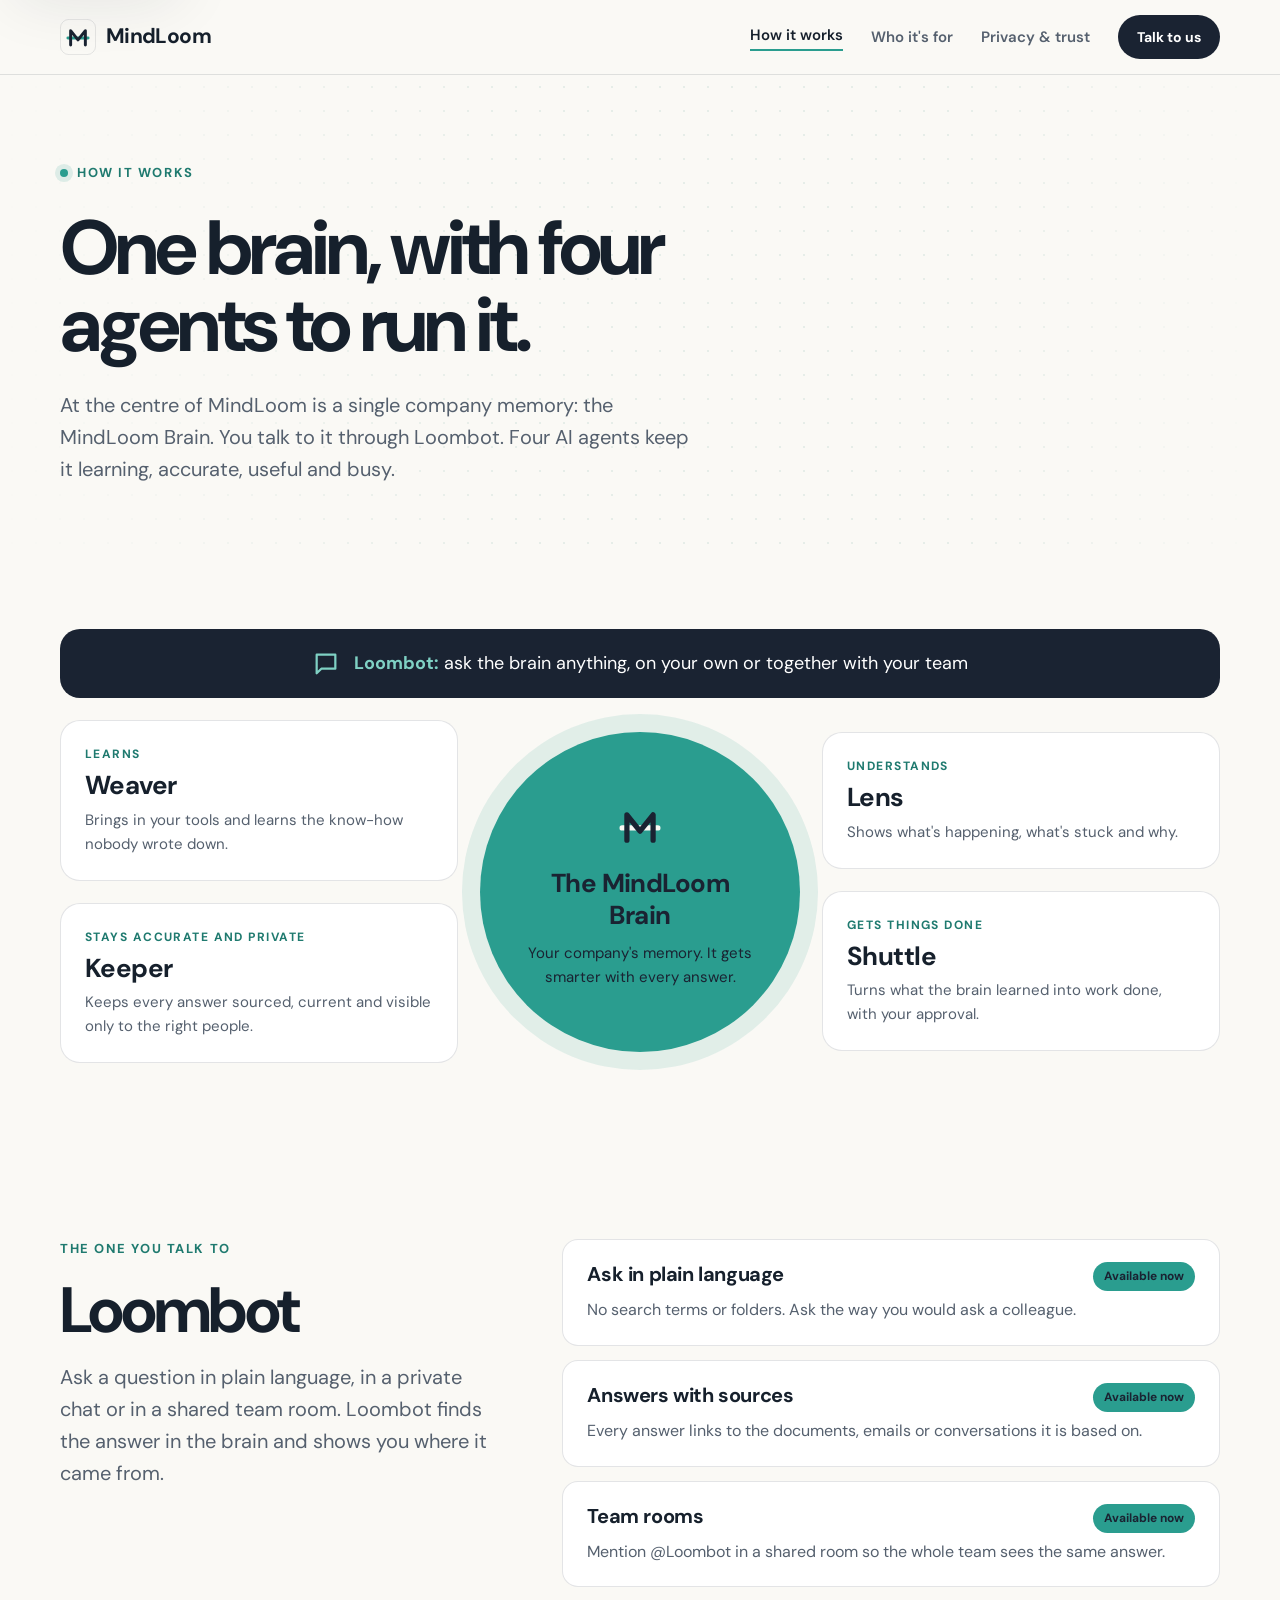
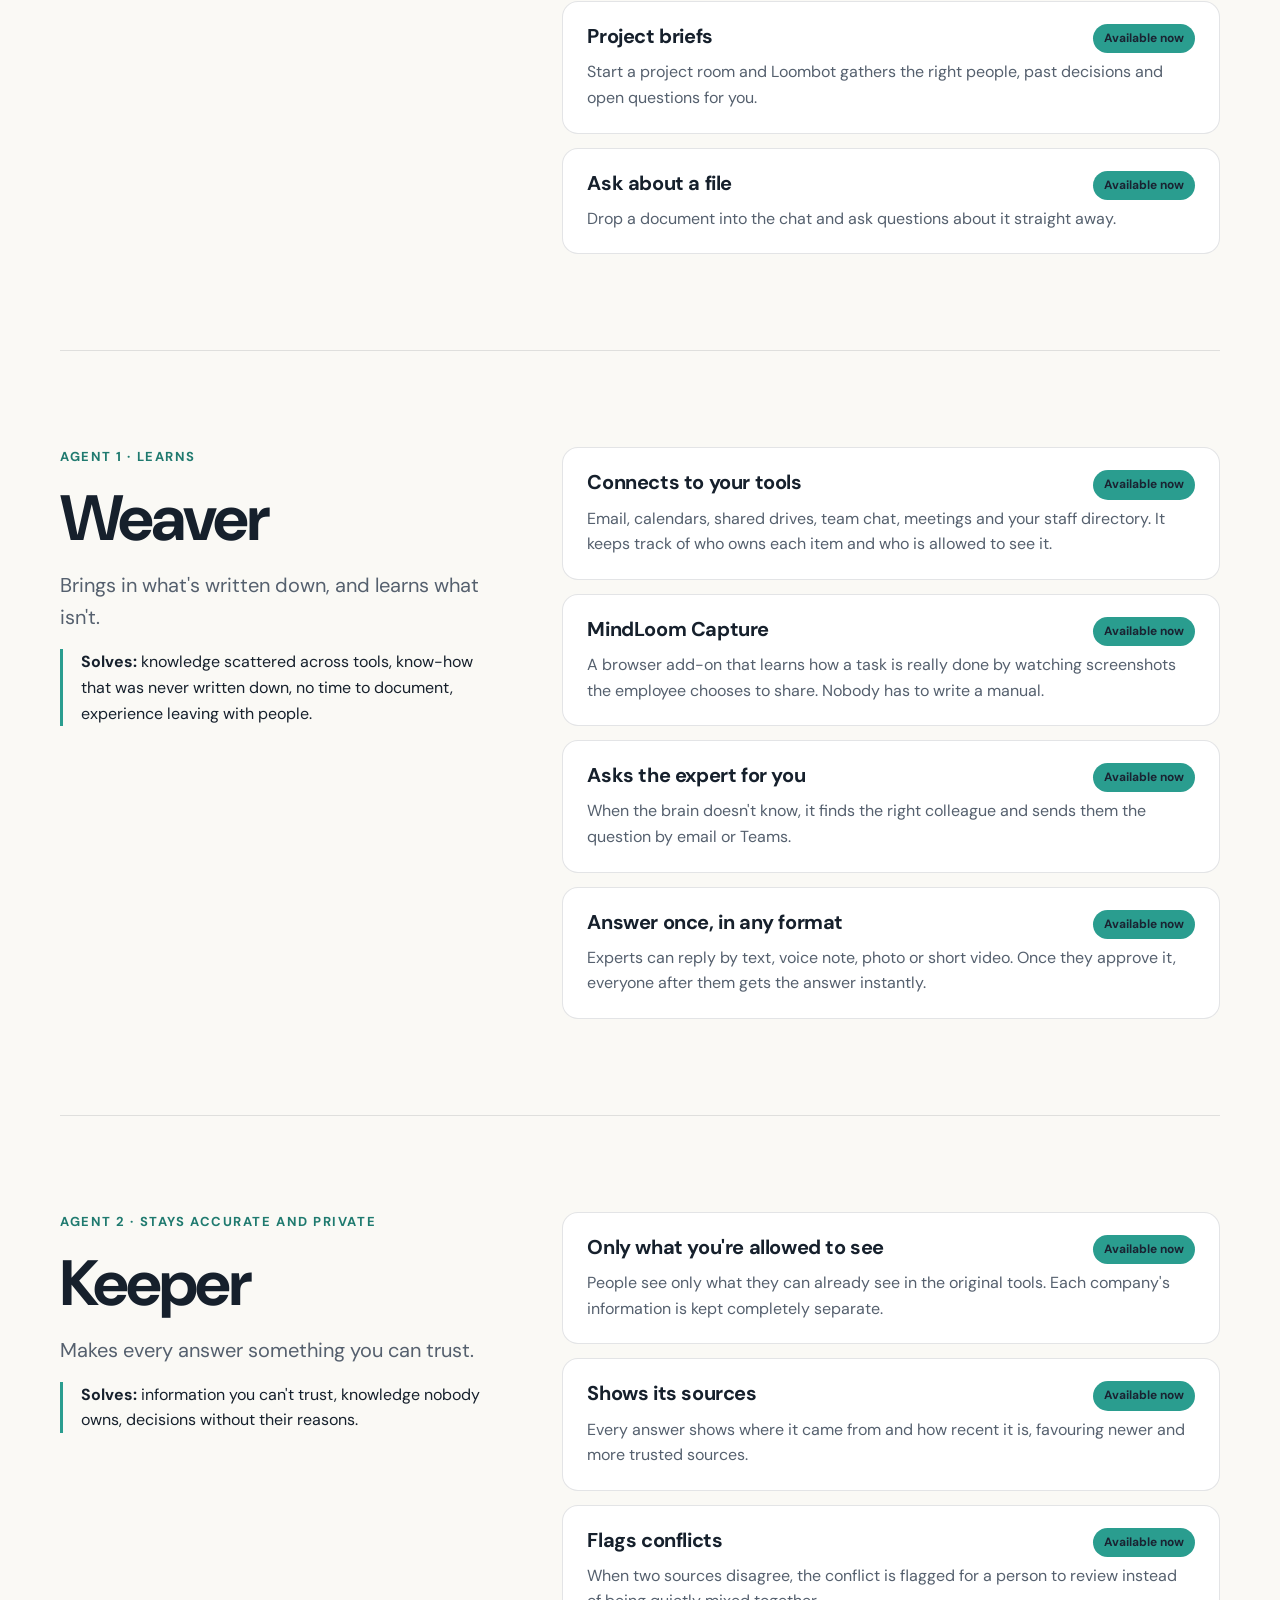
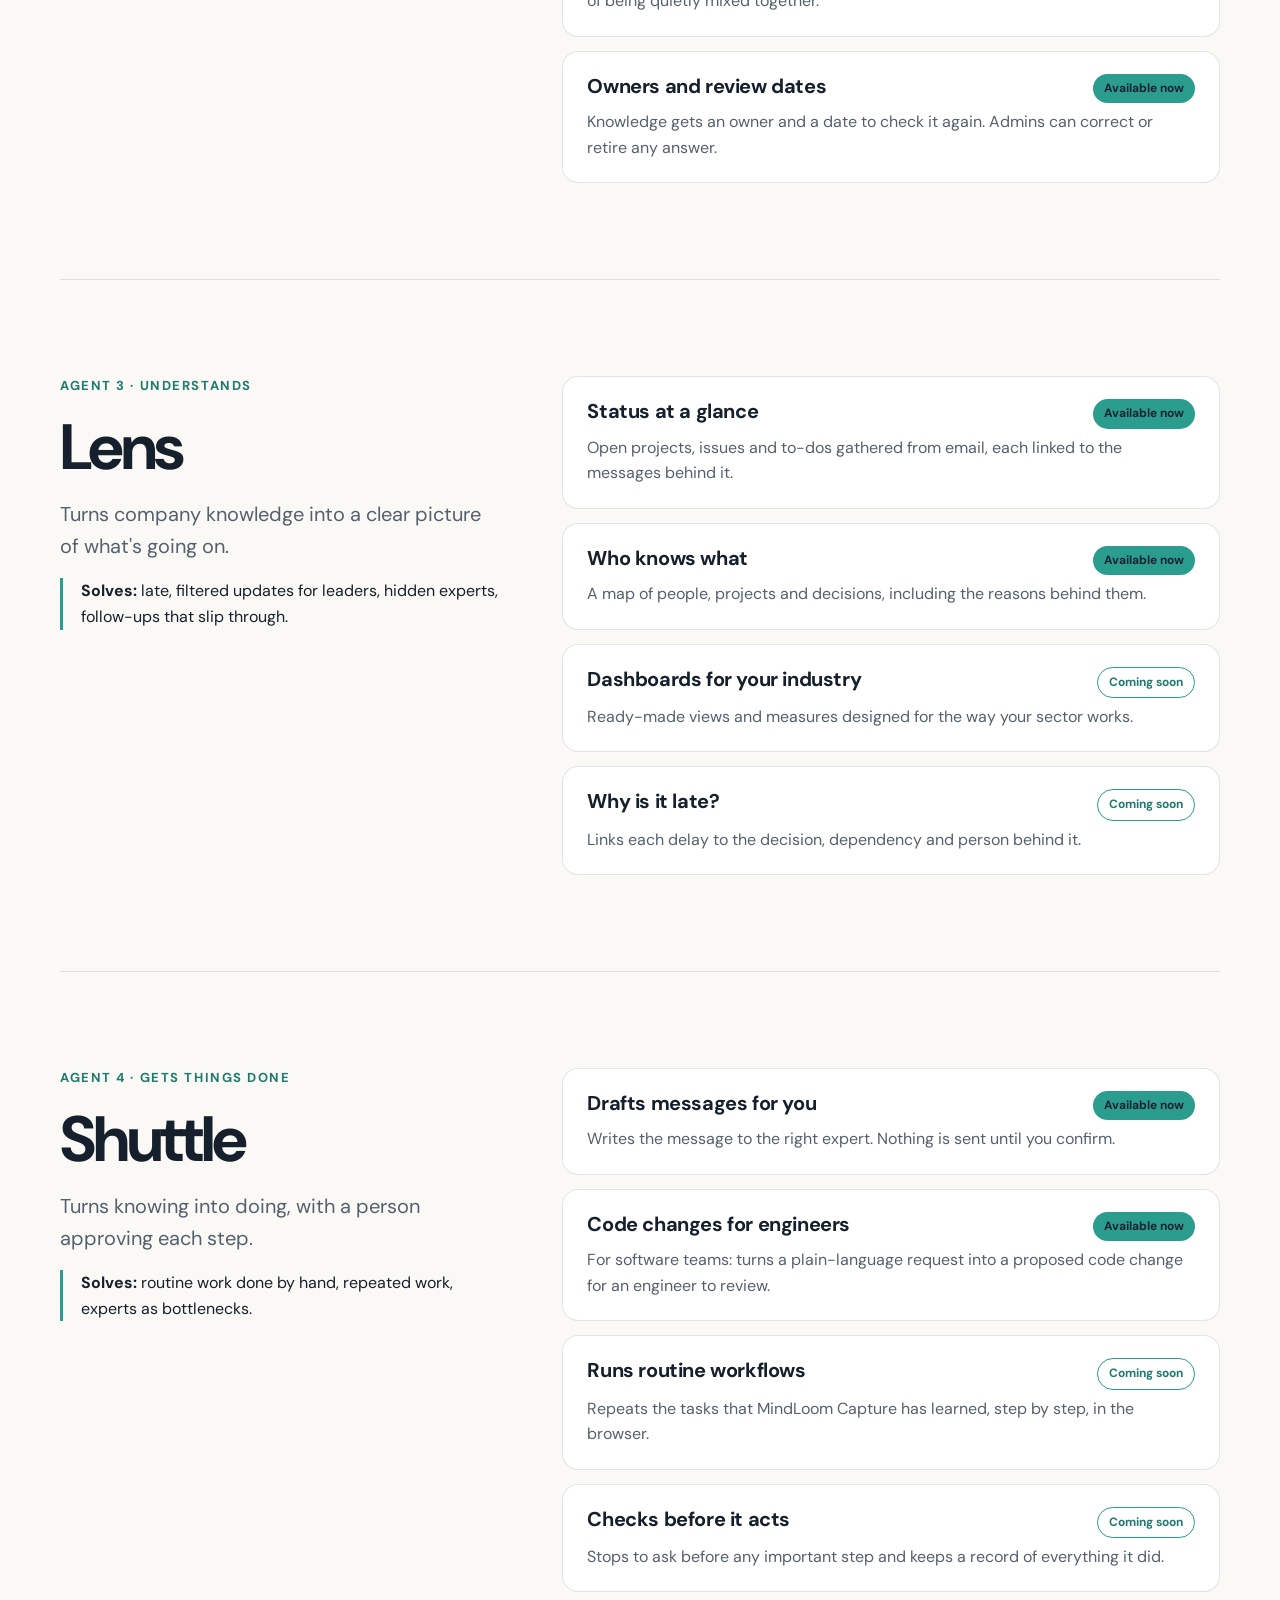
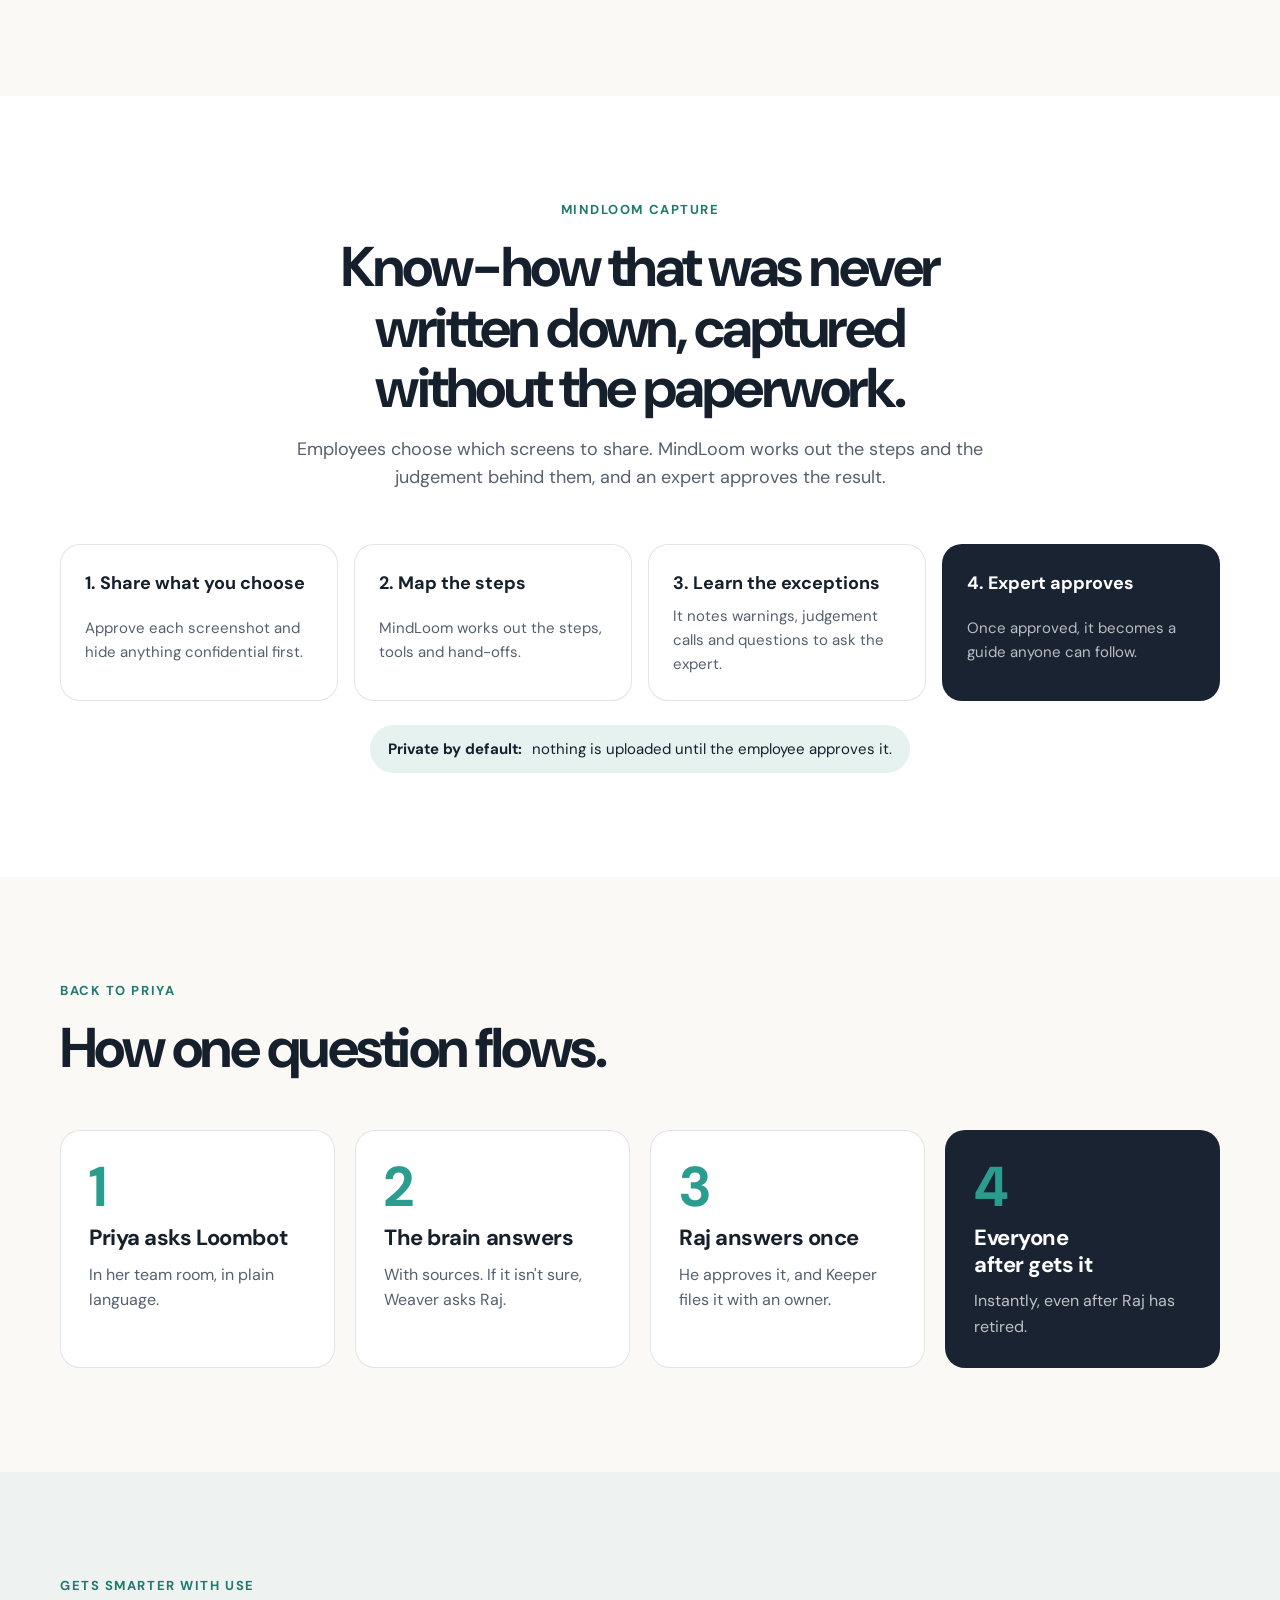
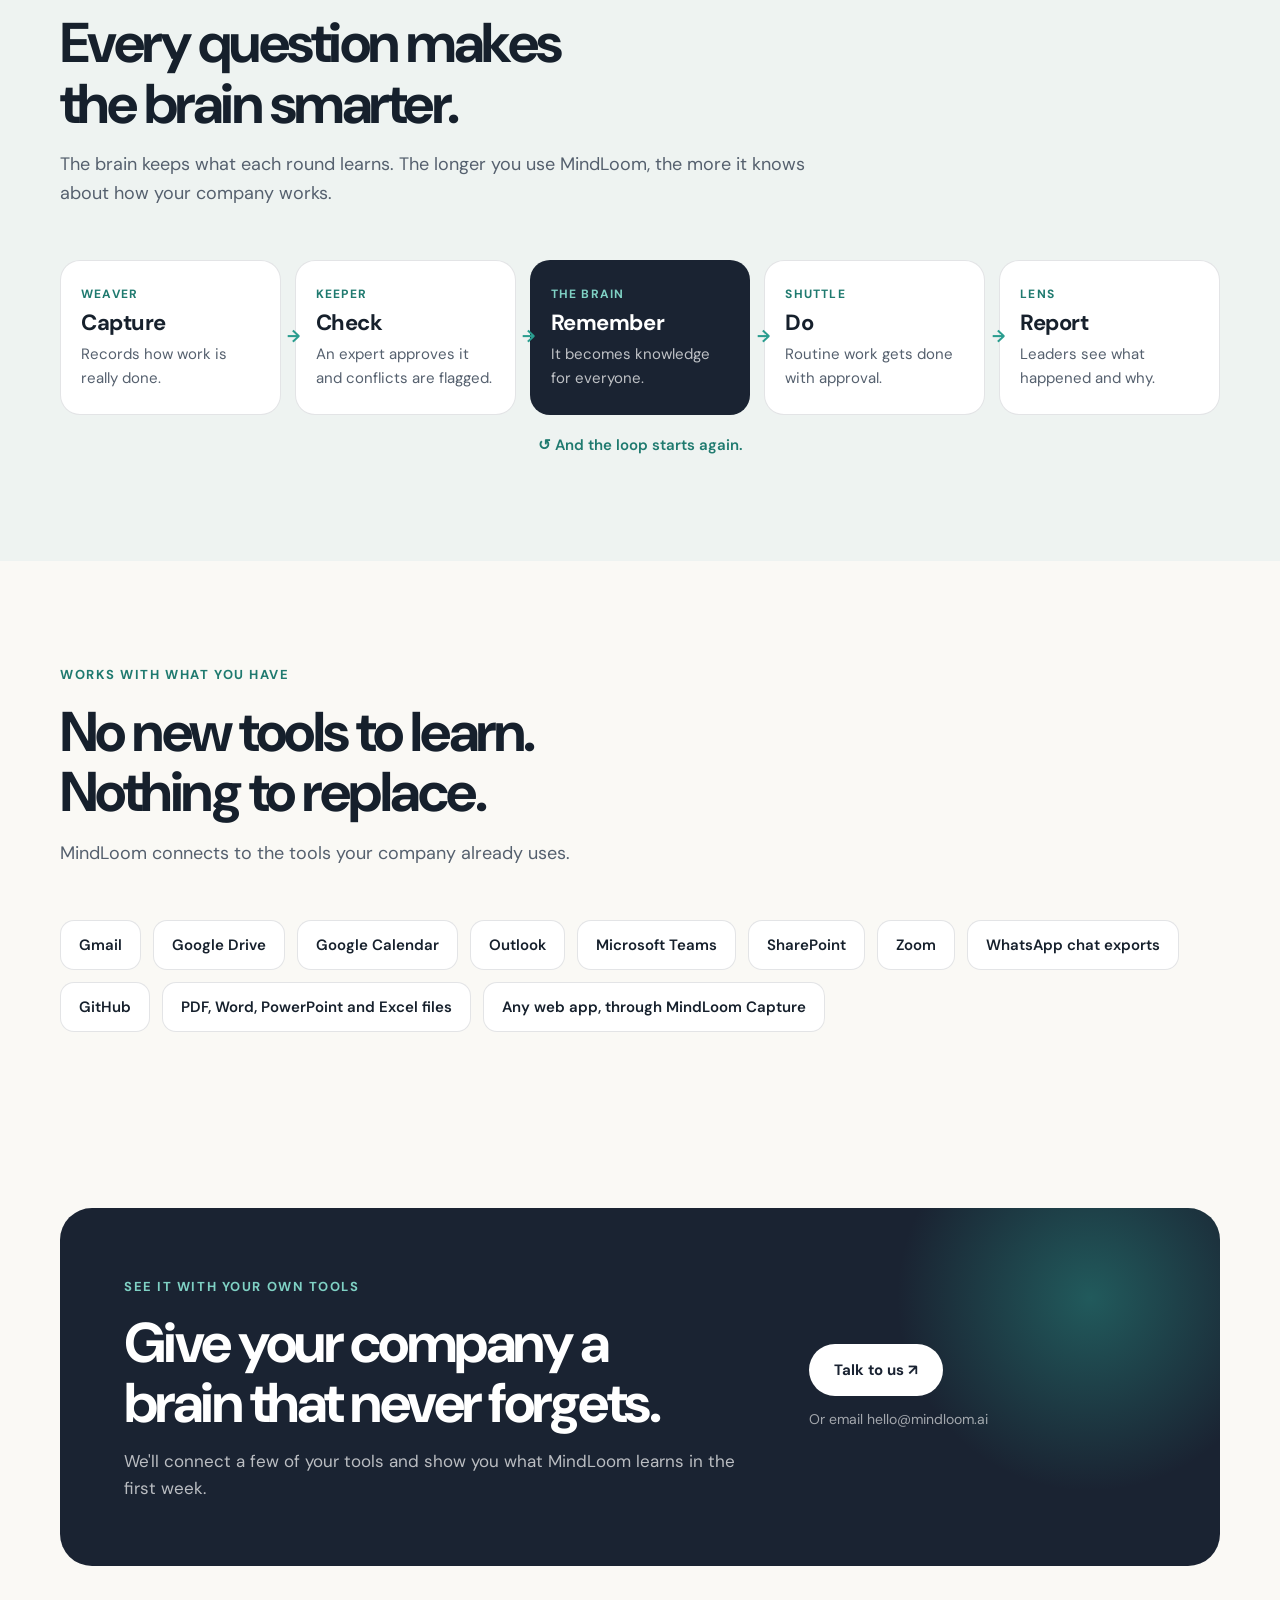
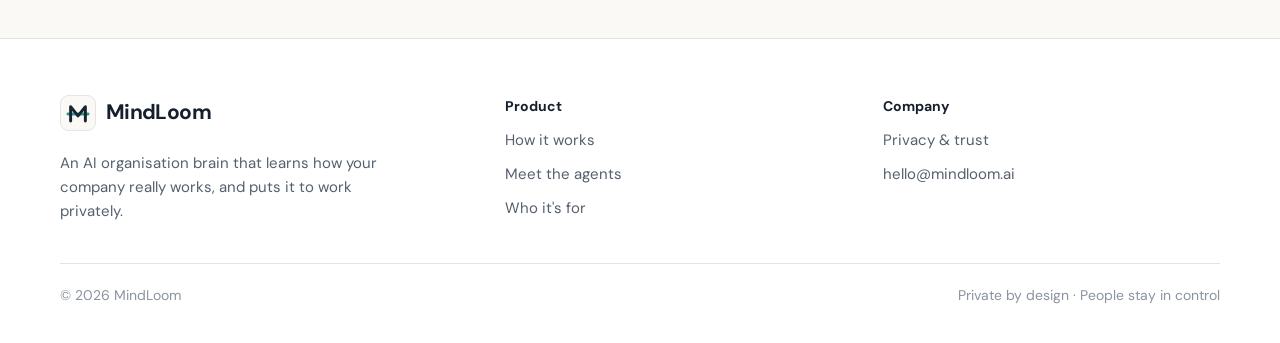
==== how-it-works.html @ cb43bb2e "Rebuild the site around the pitch deck, in plain language Split the single page into four pages that" ====
<!doctype html>
<html lang="en">
<head>
  <meta charset="utf-8" />
  <meta name="viewport" content="width=device-width, initial-scale=1" />
  <title>How it works — MindLoom</title>
  <meta name="description" content="How MindLoom works: one company brain, Loombot to talk to, and four AI agents that learn, keep answers accurate, understand what's happening and get work done." />
  <meta name="theme-color" content="#1A2332" />
  <link rel="icon" href="assets/logo.svg" type="image/svg+xml" />
  <link rel="preconnect" href="https://fonts.googleapis.com" />
  <link rel="preconnect" href="https://fonts.gstatic.com" crossorigin />
  <link rel="stylesheet" href="https://fonts.googleapis.com/css2?family=DM+Sans:opsz,wght@9..40,400..700&display=swap" />
  <link rel="stylesheet" href="assets/styles.css" />
</head>
<body>
  <a class="skip-link" href="#main">Skip to content</a>

  <header class="site-header">
    <div class="container nav-wrap">
      <a class="brand" href="index.html" aria-label="MindLoom home"><img class="brand-mark" src="assets/logo.svg" alt="" width="36" height="36" /><span>MindLoom</span></a>
      <nav class="desktop-nav" aria-label="Main">
        <a href="how-it-works.html" aria-current="page">How it works</a>
        <a href="who-its-for.html">Who it's for</a>
        <a href="privacy.html">Privacy &amp; trust</a>
      </nav>
      <a class="button button-small button-dark desktop-cta" href="#contact">Talk to us</a>
      <button class="menu-button" type="button" aria-label="Open menu" aria-expanded="false" aria-controls="mobile-menu"><span></span><span></span></button>
    </div>
    <nav class="mobile-nav" id="mobile-menu" aria-label="Mobile">
      <a href="how-it-works.html" aria-current="page">How it works</a>
      <a href="who-its-for.html">Who it's for</a>
      <a href="privacy.html">Privacy &amp; trust</a>
      <a class="button button-dark" href="#contact">Talk to us</a>
    </nav>
  </header>

  <main id="main">
    <section class="hero page-hero">
      <div class="container">
        <div class="hero-copy">
          <span class="eyebrow"><span class="eyebrow-dot"></span>How it works</span>
          <h1>One brain, with four agents to run it.</h1>
          <p class="lead">At the centre of MindLoom is a single company memory: the MindLoom Brain. You talk to it through Loombot. Four AI agents keep it learning, accurate, useful and busy.</p>
        </div>
      </div>
    </section>

    <!-- Overview -->
    <section class="section-tight" id="agents">
      <div class="container">
        <div class="agents-map reveal">
          <div class="loombot-bar"><svg viewBox="0 0 24 24"><path d="M4 4h16v12H8l-4 4z"/></svg><span><b>Loombot:</b> ask the brain anything, on your own or together with your team</span></div>
          <div class="agents-row">
            <div class="agents-col">
              <a class="agent-card" href="#weaver"><span class="verb">Learns</span><h3>Weaver</h3><p>Brings in your tools and learns the know-how nobody wrote down.</p></a>
              <a class="agent-card" href="#keeper"><span class="verb">Stays accurate and private</span><h3>Keeper</h3><p>Keeps every answer sourced, current and visible only to the right people.</p></a>
            </div>
            <div class="brain-disc">
              <svg viewBox="0 0 44 44" aria-hidden="true"><g fill="none" stroke-width="3.6" stroke-linecap="round" stroke-linejoin="round"><path d="M9.7 23.3H34.3" stroke="#FAF9F5" /><path d="M13 31.8V14.3L22 25.6L31 14.3V31.8" stroke="#1A2332" /></g></svg>
              <h3>The MindLoom Brain</h3>
              <p>Your company's memory. It gets smarter with every answer.</p>
            </div>
            <div class="agents-col">
              <a class="agent-card" href="#lens"><span class="verb">Understands</span><h3>Lens</h3><p>Shows what's happening, what's stuck and why.</p></a>
              <a class="agent-card" href="#shuttle"><span class="verb">Gets things done</span><h3>Shuttle</h3><p>Turns what the brain learned into work done, with your approval.</p></a>
            </div>
          </div>
        </div>
      </div>
    </section>

    <!-- Details -->
    <section class="section">
      <div class="container">
        <div class="agent-detail" id="loombot">
          <div class="agent-intro">
            <span class="eyebrow">The one you talk to</span>
            <h2>Loombot</h2>
            <p class="lead">Ask a question in plain language, in a private chat or in a shared team room. Loombot finds the answer in the brain and shows you where it came from.</p>
          </div>
          <div class="feature-list reveal">
            <div class="feature"><h3>Ask in plain language</h3><span class="pill pill-live">Available now</span><p>No search terms or folders. Ask the way you would ask a colleague.</p></div>
            <div class="feature"><h3>Answers with sources</h3><span class="pill pill-live">Available now</span><p>Every answer links to the documents, emails or conversations it is based on.</p></div>
            <div class="feature"><h3>Team rooms</h3><span class="pill pill-live">Available now</span><p>Mention @Loombot in a shared room so the whole team sees the same answer.</p></div>
            <div class="feature"><h3>Project briefs</h3><span class="pill pill-live">Available now</span><p>Start a project room and Loombot gathers the right people, past decisions and open questions for you.</p></div>
            <div class="feature"><h3>Ask about a file</h3><span class="pill pill-live">Available now</span><p>Drop a document into the chat and ask questions about it straight away.</p></div>
          </div>
        </div>

        <div class="agent-detail" id="weaver">
          <div class="agent-intro">
            <span class="eyebrow">Agent 1 · Learns</span>
            <h2>Weaver</h2>
            <p class="lead">Brings in what's written down, and learns what isn't.</p>
            <p class="solves"><b>Solves:</b> knowledge scattered across tools, know-how that was never written down, no time to document, experience leaving with people.</p>
          </div>
          <div class="feature-list reveal">
            <div class="feature"><h3>Connects to your tools</h3><span class="pill pill-live">Available now</span><p>Email, calendars, shared drives, team chat, meetings and your staff directory. It keeps track of who owns each item and who is allowed to see it.</p></div>
            <div class="feature"><h3>MindLoom Capture</h3><span class="pill pill-live">Available now</span><p>A browser add-on that learns how a task is really done by watching screenshots the employee chooses to share. Nobody has to write a manual.</p></div>
            <div class="feature"><h3>Asks the expert for you</h3><span class="pill pill-live">Available now</span><p>When the brain doesn't know, it finds the right colleague and sends them the question by email or Teams.</p></div>
            <div class="feature"><h3>Answer once, in any format</h3><span class="pill pill-live">Available now</span><p>Experts can reply by text, voice note, photo or short video. Once they approve it, everyone after them gets the answer instantly.</p></div>
          </div>
        </div>

        <div class="agent-detail" id="keeper">
          <div class="agent-intro">
            <span class="eyebrow">Agent 2 · Stays accurate and private</span>
            <h2>Keeper</h2>
            <p class="lead">Makes every answer something you can trust.</p>
            <p class="solves"><b>Solves:</b> information you can't trust, knowledge nobody owns, decisions without their reasons.</p>
          </div>
          <div class="feature-list reveal">
            <div class="feature"><h3>Only what you're allowed to see</h3><span class="pill pill-live">Available now</span><p>People see only what they can already see in the original tools. Each company's information is kept completely separate.</p></div>
            <div class="feature"><h3>Shows its sources</h3><span class="pill pill-live">Available now</span><p>Every answer shows where it came from and how recent it is, favouring newer and more trusted sources.</p></div>
            <div class="feature"><h3>Flags conflicts</h3><span class="pill pill-live">Available now</span><p>When two sources disagree, the conflict is flagged for a person to review instead of being quietly mixed together.</p></div>
            <div class="feature"><h3>Owners and review dates</h3><span class="pill pill-live">Available now</span><p>Knowledge gets an owner and a date to check it again. Admins can correct or retire any answer.</p></div>
          </div>
        </div>

        <div class="agent-detail" id="lens">
          <div class="agent-intro">
            <span class="eyebrow">Agent 3 · Understands</span>
            <h2>Lens</h2>
            <p class="lead">Turns company knowledge into a clear picture of what's going on.</p>
            <p class="solves"><b>Solves:</b> late, filtered updates for leaders, hidden experts, follow-ups that slip through.</p>
          </div>
          <div class="feature-list reveal">
            <div class="feature"><h3>Status at a glance</h3><span class="pill pill-live">Available now</span><p>Open projects, issues and to-dos gathered from email, each linked to the messages behind it.</p></div>
            <div class="feature"><h3>Who knows what</h3><span class="pill pill-live">Available now</span><p>A map of people, projects and decisions, including the reasons behind them.</p></div>
            <div class="feature"><h3>Dashboards for your industry</h3><span class="pill pill-soon">Coming soon</span><p>Ready-made views and measures designed for the way your sector works.</p></div>
            <div class="feature"><h3>Why is it late?</h3><span class="pill pill-soon">Coming soon</span><p>Links each delay to the decision, dependency and person behind it.</p></div>
          </div>
        </div>

        <div class="agent-detail" id="shuttle">
          <div class="agent-intro">
            <span class="eyebrow">Agent 4 · Gets things done</span>
            <h2>Shuttle</h2>
            <p class="lead">Turns knowing into doing, with a person approving each step.</p>
            <p class="solves"><b>Solves:</b> routine work done by hand, repeated work, experts as bottlenecks.</p>
          </div>
          <div class="feature-list reveal">
            <div class="feature"><h3>Drafts messages for you</h3><span class="pill pill-live">Available now</span><p>Writes the message to the right expert. Nothing is sent until you confirm.</p></div>
            <div class="feature"><h3>Code changes for engineers</h3><span class="pill pill-live">Available now</span><p>For software teams: turns a plain-language request into a proposed code change for an engineer to review.</p></div>
            <div class="feature"><h3>Runs routine workflows</h3><span class="pill pill-soon">Coming soon</span><p>Repeats the tasks that MindLoom Capture has learned, step by step, in the browser.</p></div>
            <div class="feature"><h3>Checks before it acts</h3><span class="pill pill-soon">Coming soon</span><p>Stops to ask before any important step and keeps a record of everything it did.</p></div>
          </div>
        </div>
      </div>
    </section>

    <!-- Capture -->
    <section class="section bg-white">
      <div class="container">
        <div class="section-head center">
          <span class="eyebrow">MindLoom Capture</span>
          <h2>Know-how that was never written down, captured without the paperwork.</h2>
          <p>Employees choose which screens to share. MindLoom works out the steps and the judgement behind them, and an expert approves the result.</p>
        </div>
        <div class="capture reveal">
          <div><b>1. Share what you choose</b><span>Approve each screenshot and hide anything confidential first.</span></div>
          <div><b>2. Map the steps</b><span>MindLoom works out the steps, tools and hand-offs.</span></div>
          <div><b>3. Learn the exceptions</b><span>It notes warnings, judgement calls and questions to ask the expert.</span></div>
          <div><b>4. Expert approves</b><span>Once approved, it becomes a guide anyone can follow.</span></div>
        </div>
        <p style="text-align:center"><span class="note"><b>Private by default:</b> nothing is uploaded until the employee approves it.</span></p>
      </div>
    </section>

    <!-- Question flow -->
    <section class="section">
      <div class="container">
        <div class="section-head">
          <span class="eyebrow">Back to Priya</span>
          <h2>How one question flows.</h2>
        </div>
        <div class="flow reveal">
          <div class="flow-step"><span class="num">1</span><h3>Priya asks Loombot</h3><p>In her team room, in plain language.</p></div>
          <div class="flow-step"><span class="num">2</span><h3>The brain answers</h3><p>With sources. If it isn't sure, Weaver asks Raj.</p></div>
          <div class="flow-step"><span class="num">3</span><h3>Raj answers once</h3><p>He approves it, and Keeper files it with an owner.</p></div>
          <div class="flow-step dark"><span class="num">4</span><h3>Everyone after gets it</h3><p>Instantly, even after Raj has retired.</p></div>
        </div>
      </div>
    </section>

    <!-- Loop -->
    <section class="section bg-mist">
      <div class="container">
        <div class="section-head">
          <span class="eyebrow">Gets smarter with use</span>
          <h2>Every question makes the brain smarter.</h2>
          <p>The brain keeps what each round learns. The longer you use MindLoom, the more it knows about how your company works.</p>
        </div>
        <div class="loop reveal">
          <div class="loop-step"><span class="who">Weaver</span><h3>Capture</h3><p>Records how work is really done.</p></div>
          <div class="loop-step"><span class="who">Keeper</span><h3>Check</h3><p>An expert approves it and conflicts are flagged.</p></div>
          <div class="loop-step brain"><span class="who">The Brain</span><h3>Remember</h3><p>It becomes knowledge for everyone.</p></div>
          <div class="loop-step"><span class="who">Shuttle</span><h3>Do</h3><p>Routine work gets done with approval.</p></div>
          <div class="loop-step"><span class="who">Lens</span><h3>Report</h3><p>Leaders see what happened and why.</p></div>
        </div>
        <p class="loop-return">↺ And the loop starts again.</p>
      </div>
    </section>

    <!-- Tools -->
    <section class="section">
      <div class="container">
        <div class="section-head">
          <span class="eyebrow">Works with what you have</span>
          <h2>No new tools to learn. Nothing to replace.</h2>
          <p>MindLoom connects to the tools your company already uses.</p>
        </div>
        <div class="tool-chips reveal">
          <span>Gmail</span><span>Google Drive</span><span>Google Calendar</span><span>Outlook</span><span>Microsoft Teams</span><span>SharePoint</span><span>Zoom</span><span>WhatsApp chat exports</span><span>GitHub</span><span>PDF, Word, PowerPoint and Excel files</span><span>Any web app, through MindLoom Capture</span>
        </div>
      </div>
    </section>

    <!-- CTA -->
    <section class="section-tight" id="contact">
      <div class="container">
        <div class="cta reveal">
          <div class="on-dark">
            <span class="eyebrow">See it with your own tools</span>
            <h2>Give your company a brain that never forgets.</h2>
            <p>We'll connect a few of your tools and show you what MindLoom learns in the first week.</p>
          </div>
          <div class="cta-side">
            <a class="button button-light" href="mailto:hello@mindloom.ai?subject=MindLoom%20demo">Talk to us ↗</a>
            <small>Or email hello@mindloom.ai</small>
          </div>
        </div>
      </div>
    </section>
  </main>

  <footer class="site-footer">
    <div class="container">
      <div class="footer-grid">
        <div><a class="brand" href="index.html"><img class="brand-mark" src="assets/logo.svg" alt="" width="36" height="36" /><span>MindLoom</span></a><p>An AI organisation brain that learns how your company really works, and puts it to work privately.</p></div>
        <div class="footer-links"><b>Product</b><a href="how-it-works.html">How it works</a><a href="how-it-works.html#agents">Meet the agents</a><a href="who-its-for.html">Who it's for</a></div>
        <div class="footer-links"><b>Company</b><a href="privacy.html">Privacy &amp; trust</a><a href="mailto:hello@mindloom.ai">hello@mindloom.ai</a></div>
      </div>
      <div class="footer-meta"><span>© <span data-year></span> MindLoom</span><span>Private by design · People stay in control</span></div>
    </div>
  </footer>

  <script src="assets/site.js"></script>
</body>
</html>
---- assets/styles.css ----
/* MindLoom site styles, shared by every page. Brand colours come from the logo. */
:root {
  --navy: #1A2332;
  --navy-deep: #121A26;
  --navy-soft: #24344A;
  --teal: #2A9D8F;
  --teal-dark: #1F7A6F;
  --teal-light: #7FD1C4;
  --teal-wash: #E6F2EF;
  --paper: #FAF9F5;
  --mist: #EEF3F1;
  --white: #FFFFFF;
  --ink: #16202C;
  --muted: #55606E;
  --soft: #8A93A0;
  --coral: #D9694F;
  --line: rgba(26, 35, 50, .12);
  --line-dark: rgba(255, 255, 255, .12);
  --shadow: 0 24px 64px rgba(26, 35, 50, .12);
  --radius-lg: 28px;
  --radius-md: 20px;
  --radius-sm: 12px;
  --container: 1160px;
}

* { box-sizing: border-box; }
html { scroll-behavior: smooth; }
body {
  margin: 0;
  color: var(--ink);
  background: var(--paper);
  font-family: "DM Sans", ui-sans-serif, -apple-system, BlinkMacSystemFont, "Segoe UI", sans-serif;
  font-size: 17px;
  line-height: 1.6;
  -webkit-font-smoothing: antialiased;
  overflow-x: hidden;
}
a { color: inherit; }
img, svg { display: block; max-width: 100%; }
button { font: inherit; cursor: pointer; }
h1, h2, h3, h4 { margin: 0; line-height: 1.08; letter-spacing: -.035em; text-wrap: balance; }
p { margin: 0; }
::selection { background: rgba(42, 157, 143, .22); }
:focus-visible { outline: 3px solid var(--teal); outline-offset: 3px; border-radius: 6px; }

.skip-link { position: fixed; left: 16px; top: -80px; z-index: 200; background: var(--white); padding: 12px 18px; border-radius: 10px; box-shadow: var(--shadow); }
.skip-link:focus { top: 16px; }
.container { width: min(var(--container), calc(100% - 48px)); margin: 0 auto; position: relative; }
.section { padding: 104px 0; }
.section-tight { padding: 72px 0; }
.bg-white { background: var(--white); }
.bg-mist { background: var(--mist); }
.bg-navy { background: var(--navy-deep); color: var(--white); }

/* Type */
.eyebrow { display: inline-flex; align-items: center; gap: 9px; color: var(--teal-dark); font-size: 13px; font-weight: 700; letter-spacing: .12em; text-transform: uppercase; }
.eyebrow-dot { width: 8px; height: 8px; border-radius: 50%; background: var(--teal); box-shadow: 0 0 0 5px rgba(42, 157, 143, .14); }
.bg-navy .eyebrow, .on-dark .eyebrow { color: var(--teal-light); }
h1 { font-size: clamp(44px, 6vw, 80px); letter-spacing: -.05em; line-height: 1; }
h2 { font-size: clamp(34px, 4.4vw, 56px); letter-spacing: -.045em; }
h3 { font-size: 22px; letter-spacing: -.02em; line-height: 1.2; }
.lead { font-size: 20px; line-height: 1.6; color: var(--muted); max-width: 640px; }
.bg-navy .lead, .on-dark .lead { color: rgba(255, 255, 255, .72); }
.section-head { display: grid; gap: 16px; margin-bottom: 52px; max-width: 760px; }
.section-head.center { margin-left: auto; margin-right: auto; text-align: center; justify-items: center; }
.section-head p { color: var(--muted); font-size: 18px; }
.bg-navy .section-head p { color: rgba(255, 255, 255, .7); }

/* Header */
.site-header { position: sticky; top: 0; z-index: 100; background: rgba(250, 249, 245, .88); backdrop-filter: blur(16px); border-bottom: 1px solid var(--line); }
.nav-wrap { height: 74px; display: flex; align-items: center; gap: 28px; }
.brand { display: inline-flex; align-items: center; gap: 10px; font-weight: 700; font-size: 21px; letter-spacing: -.03em; text-decoration: none; }
.brand-mark { width: 36px; height: 36px; flex: none; }
.desktop-nav { display: flex; align-items: center; gap: 28px; margin-left: auto; }
.desktop-nav a { color: var(--muted); font-size: 15px; font-weight: 600; text-decoration: none; transition: color .2s; }
.desktop-nav a:hover, .desktop-nav a[aria-current="page"] { color: var(--ink); }
.desktop-nav a[aria-current="page"] { box-shadow: inset 0 -2px 0 var(--teal); padding-bottom: 4px; }
.menu-button { display: none; margin-left: auto; width: 44px; height: 44px; border: 0; background: transparent; padding: 11px; }
.menu-button span { display: block; height: 2px; background: var(--ink); margin: 6px 0; transition: .2s; }
.menu-button[aria-expanded="true"] span:first-child { transform: translateY(4px) rotate(45deg); }
.menu-button[aria-expanded="true"] span:last-child { transform: translateY(-4px) rotate(-45deg); }
.mobile-nav { display: none; }

/* Buttons */
.button { display: inline-flex; align-items: center; justify-content: center; gap: 10px; min-height: 52px; padding: 0 24px; border-radius: 999px; font-size: 15px; font-weight: 700; text-decoration: none; border: 1px solid transparent; transition: transform .2s, box-shadow .2s; }
.button:hover { transform: translateY(-2px); }
.button-small { min-height: 44px; padding: 0 18px; font-size: 14px; }
.button-primary { background: var(--teal-dark); color: var(--white); box-shadow: 0 12px 26px rgba(31, 122, 111, .25); }
.button-dark { background: var(--navy); color: var(--white); }
.button-light { background: var(--white); color: var(--navy); }
.button-ghost { border-color: var(--line); color: var(--ink); background: transparent; }
.text-link { display: inline-flex; align-items: center; gap: 8px; font-weight: 700; font-size: 15px; color: var(--teal-dark); text-decoration: none; }
.text-link:hover { text-decoration: underline; }
.on-dark .text-link, .bg-navy .text-link { color: var(--teal-light); }
.actions { display: flex; flex-wrap: wrap; align-items: center; gap: 22px; }

/* Page hero */
.hero { position: relative; overflow: hidden; padding: 88px 0 96px; }
.hero::before { content: ""; position: absolute; inset: 0; background-image: radial-gradient(rgba(31, 122, 111, .09) 1px, transparent 1px); background-size: 24px 24px; mask-image: linear-gradient(to right, transparent, #000 40%, #000 75%, transparent); pointer-events: none; }
.hero-grid { display: grid; grid-template-columns: .92fr 1.08fr; gap: 56px; align-items: center; }
.hero-copy { display: grid; gap: 26px; justify-items: start; }
.page-hero { padding: 88px 0 72px; }
.page-hero .hero-copy { max-width: 820px; }
.hero-points { display: flex; flex-wrap: wrap; gap: 10px 22px; color: var(--muted); font-size: 14px; font-weight: 600; }
.hero-points span::before { content: "✓"; color: var(--teal); margin-right: 7px; }

/* Hero brain visual */
.brain-visual { position: relative; min-height: 540px; border-radius: 28px; background: var(--white); border: 1px solid var(--line); box-shadow: var(--shadow); overflow: hidden; }
.brain-visual .topbar { height: 52px; display: flex; align-items: center; justify-content: space-between; padding: 0 18px; border-bottom: 1px solid var(--line); font-size: 13px; color: var(--muted); font-weight: 600; }
.live { display: inline-flex; align-items: center; gap: 6px; padding: 5px 10px; border-radius: 999px; background: var(--teal-wash); color: var(--teal-dark); font-size: 12px; font-weight: 700; }
.live::before { content: ""; width: 6px; height: 6px; border-radius: 50%; background: var(--teal); }
.brain-canvas { position: relative; height: 488px; background: radial-gradient(circle at 50% 46%, rgba(42, 157, 143, .1), transparent 36%); }
.brain-canvas svg.lines { position: absolute; inset: 0; width: 100%; height: 100%; }
.brain-canvas svg.lines path { stroke: rgba(31, 122, 111, .3); stroke-width: 1.5; fill: none; stroke-dasharray: 5 7; animation: dash 18s linear infinite; }
@keyframes dash { to { stroke-dashoffset: -220; } }
.node { position: absolute; width: 150px; display: flex; align-items: center; gap: 10px; padding: 11px 13px; border-radius: 14px; background: var(--white); border: 1px solid var(--line); box-shadow: 0 10px 24px rgba(26, 35, 50, .08); }
.node b { display: block; font-size: 14px; line-height: 1.2; }
.node small { display: block; font-size: 12px; color: var(--soft); line-height: 1.3; }
.node .glyph { width: 30px; height: 30px; flex: none; border-radius: 9px; display: grid; place-items: center; background: var(--mist); color: var(--teal-dark); font-weight: 700; font-size: 14px; }
.node.out .glyph { background: var(--teal-wash); }
.n1 { left: 4%; top: 7%; } .n2 { left: 4%; top: 39%; } .n3 { left: 4%; top: 71%; }
.n4 { right: 4%; top: 7%; } .n5 { right: 4%; top: 39%; } .n6 { right: 4%; top: 71%; }
.brain-core { position: absolute; left: 50%; top: 47%; transform: translate(-50%, -50%); width: 164px; height: 164px; border-radius: 50%; background: var(--navy); color: var(--white); display: grid; place-items: center; align-content: center; gap: 6px; text-align: center; box-shadow: 0 0 0 16px rgba(42, 157, 143, .08), 0 24px 56px rgba(26, 35, 50, .3); }
.brain-core svg { width: 54px; height: 54px; }
.brain-core strong { font-size: 15px; }
.brain-core small { font-size: 11px; color: rgba(255, 255, 255, .65); }

/* Cards and grids */
.grid-2 { display: grid; grid-template-columns: repeat(2, 1fr); gap: 20px; }
.grid-3 { display: grid; grid-template-columns: repeat(3, 1fr); gap: 20px; }
.grid-4 { display: grid; grid-template-columns: repeat(4, 1fr); gap: 20px; }
.card { background: var(--white); border: 1px solid var(--line); border-radius: var(--radius-md); padding: 28px; display: grid; gap: 12px; align-content: start; }
.bg-white .card { background: var(--paper); }
.card p { color: var(--muted); font-size: 16px; }
.card-icon { width: 46px; height: 46px; border-radius: 13px; display: grid; place-items: center; background: var(--teal-wash); color: var(--teal-dark); }
.card-icon svg { width: 24px; height: 24px; fill: none; stroke: currentColor; stroke-width: 1.9; stroke-linecap: round; stroke-linejoin: round; }
.card.dark { background: var(--navy); color: var(--white); border-color: transparent; }
.card.dark p { color: rgba(255, 255, 255, .72); }
.card.dark .card-icon { background: rgba(255, 255, 255, .08); color: var(--teal-light); }
.quote { font-style: italic; color: var(--teal-dark); font-size: 17px; }
.ticks { margin: 0; padding: 0; list-style: none; display: grid; gap: 8px; color: var(--muted); font-size: 15px; }
.ticks li { display: grid; grid-template-columns: 18px 1fr; gap: 8px; }
.ticks li::before { content: "•"; color: var(--teal); font-weight: 700; }

/* Story */
.story { display: grid; grid-template-columns: 1fr 1fr; gap: 20px; }
.story-card { border-radius: var(--radius-lg); padding: 40px; display: grid; gap: 14px; align-content: start; }
.story-card.light { background: var(--mist); }
.story-card.dark { background: var(--navy); color: var(--white); }
.story-card .day { font-size: 13px; font-weight: 700; letter-spacing: .12em; text-transform: uppercase; color: var(--teal-dark); }
.story-card.dark .day { color: var(--teal-light); }
.story-card h3 { font-size: 30px; }
.story-card p { font-size: 18px; color: var(--muted); }
.story-card.dark p { color: rgba(255, 255, 255, .72); }
.story-punch { margin-top: 36px; font-size: clamp(24px, 3vw, 34px); font-weight: 600; letter-spacing: -.02em; line-height: 1.25; max-width: 900px; }
.story-punch span { color: var(--teal-dark); }

/* Promise band */
.promise { background: var(--teal); color: var(--navy); }
.promise h2 { max-width: 900px; }
.promise .eyebrow { color: var(--navy); }
.promise .grid-3 { margin-top: 44px; }

/* Staircase */
.stairs { display: grid; grid-template-columns: repeat(3, 1fr); gap: 20px; align-items: end; }
.step-col { border-radius: var(--radius-md); padding: 30px; display: grid; gap: 10px; align-content: start; }
.step-col .label { font-size: 13px; font-weight: 700; letter-spacing: .12em; text-transform: uppercase; color: var(--muted); }
.step-col h3 { font-size: 30px; }
.step-col p { color: var(--muted); }
.step-col .status { margin-top: 18px; font-size: 14px; font-weight: 700; color: var(--muted); }
.step-1 { background: var(--mist); min-height: 280px; }
.step-2 { background: #DCE8E4; min-height: 360px; }
.step-3 { background: var(--navy); color: var(--white); min-height: 440px; }
.step-3 .label { color: var(--teal-light); }
.step-3 p { color: rgba(255, 255, 255, .72); }
.step-3 .status { display: inline-block; justify-self: start; background: var(--teal); color: var(--navy); padding: 7px 14px; border-radius: 999px; }

/* Agents diagram */
.agents-map { display: grid; gap: 22px; }
.loombot-bar { display: flex; align-items: center; justify-content: center; gap: 14px; background: var(--navy); color: var(--white); border-radius: var(--radius-md); padding: 20px 28px; text-align: center; font-size: 18px; }
.loombot-bar b { color: var(--teal-light); }
.loombot-bar svg { width: 28px; height: 28px; flex: none; fill: none; stroke: var(--teal-light); stroke-width: 1.9; stroke-linecap: round; stroke-linejoin: round; }
.agents-row { display: grid; grid-template-columns: 1fr 320px 1fr; gap: 22px; align-items: center; }
.agents-col { display: grid; gap: 22px; }
.agent-card { background: var(--white); border: 1px solid var(--line); border-radius: var(--radius-md); padding: 24px; display: grid; gap: 6px; text-decoration: none; transition: transform .2s, box-shadow .2s; }
a.agent-card:hover { transform: translateY(-3px); box-shadow: var(--shadow); }
.agent-card .verb { font-size: 12px; font-weight: 700; letter-spacing: .12em; text-transform: uppercase; color: var(--teal-dark); }
.agent-card h3 { font-size: 26px; }
.agent-card p { color: var(--muted); font-size: 15px; }
.brain-disc { aspect-ratio: 1; border-radius: 50%; background: var(--teal); color: var(--navy); display: grid; place-items: center; align-content: center; gap: 10px; text-align: center; padding: 40px; box-shadow: 0 0 0 18px rgba(42, 157, 143, .12); }
.brain-disc svg { width: 64px; height: 64px; }
.brain-disc h3 { font-size: 26px; }
.brain-disc p { font-size: 15px; }

/* Agent detail */
.agent-detail { display: grid; grid-template-columns: .8fr 1.2fr; gap: 64px; align-items: start; }
.agent-detail + .agent-detail { margin-top: 96px; padding-top: 96px; border-top: 1px solid var(--line); }
.agent-intro { position: sticky; top: 110px; display: grid; gap: 16px; }
.agent-intro h2 { font-size: clamp(44px, 5vw, 68px); }
.agent-intro .solves { border-left: 3px solid var(--teal); padding-left: 18px; color: var(--ink); font-size: 16px; }
.feature-list { display: grid; gap: 14px; }
.feature { display: grid; grid-template-columns: 1fr auto; gap: 6px 20px; align-items: start; background: var(--white); border: 1px solid var(--line); border-radius: 16px; padding: 22px 24px; }
.feature h3 { font-size: 20px; }
.feature p { grid-column: 1 / -1; color: var(--muted); font-size: 16px; }
.pill { font-size: 12px; font-weight: 700; padding: 5px 11px; border-radius: 999px; white-space: nowrap; }
.pill-live { background: var(--teal); color: var(--navy); }
.pill-soon { background: transparent; color: var(--teal-dark); border: 1.5px solid var(--teal); }

/* Numbered flow */
.flow { display: grid; grid-template-columns: repeat(4, 1fr); gap: 20px; counter-reset: flow; }
.flow-step { background: var(--white); border: 1px solid var(--line); border-radius: var(--radius-md); padding: 28px; display: grid; gap: 10px; align-content: start; }
.flow-step .num { font-size: 56px; font-weight: 700; color: var(--teal); line-height: 1; letter-spacing: -.04em; }
.flow-step p { color: var(--muted); font-size: 16px; }
.flow-step.dark { background: var(--navy); color: var(--white); border-color: transparent; }
.flow-step.dark p { color: rgba(255, 255, 255, .72); }

/* Loop */
.loop { display: grid; grid-template-columns: repeat(5, 1fr); gap: 14px; position: relative; }
.loop-step { position: relative; background: var(--white); border: 1px solid var(--line); border-radius: var(--radius-md); padding: 24px 20px; display: grid; gap: 6px; align-content: start; }
.loop-step:not(:last-child)::after { content: "→"; position: absolute; right: -14px; top: 50%; transform: translate(50%, -50%); color: var(--teal); font-weight: 700; z-index: 2; }
.loop-step .who { font-size: 12px; font-weight: 700; letter-spacing: .1em; text-transform: uppercase; color: var(--teal-dark); }
.loop-step h3 { font-size: 22px; }
.loop-step p { color: var(--muted); font-size: 15px; }
.loop-step.brain { background: var(--navy); color: var(--white); border-color: transparent; }
.loop-step.brain .who { color: var(--teal-light); }
.loop-step.brain p { color: rgba(255, 255, 255, .72); }
.loop-return { margin-top: 18px; text-align: center; color: var(--teal-dark); font-weight: 600; font-size: 15px; }

/* Chat demo */
.split { display: grid; grid-template-columns: .85fr 1.15fr; gap: 72px; align-items: center; }
.clean-list { margin: 30px 0 0; padding: 0; list-style: none; }
.clean-list li { padding: 16px 0; border-top: 1px solid var(--line-dark); }
.clean-list b { display: block; font-size: 17px; }
.clean-list span { display: block; color: rgba(255, 255, 255, .65); font-size: 15px; margin-top: 3px; }
.chat { background: #F6F7F4; color: var(--ink); border-radius: 24px; overflow: hidden; box-shadow: 0 32px 80px rgba(0, 0, 0, .3); }
.chat-head { display: flex; align-items: center; justify-content: space-between; gap: 12px; padding: 18px 22px; background: var(--white); border-bottom: 1px solid var(--line); }
.chat-head b { display: block; font-size: 16px; }
.chat-head small { color: var(--soft); font-size: 13px; }
.avatars { display: flex; }
.avatar { width: 32px; height: 32px; border-radius: 50%; display: inline-grid; place-items: center; color: var(--white); font-size: 11px; font-weight: 700; border: 2px solid var(--white); margin-left: -8px; flex: none; }
.avatar:first-child { margin-left: 0; }
.a-teal { background: var(--teal-dark); } .a-coral { background: var(--coral); } .a-navy { background: var(--navy-soft); } .a-grey { background: #6B7280; }
.chat-body { padding: 22px; display: grid; gap: 16px; }
.msg { display: flex; gap: 10px; align-items: flex-start; }
.msg .avatar { margin-left: 0; }
.msg b { font-size: 13px; }
.msg p { margin-top: 4px; background: var(--white); border: 1px solid var(--line); padding: 10px 14px; border-radius: 4px 14px 14px 14px; font-size: 15px; }
.bot { margin-left: 42px; background: var(--teal-wash); border: 1px solid rgba(31, 122, 111, .18); border-radius: 16px; padding: 16px; display: grid; gap: 10px; }
.bot-label { display: flex; align-items: center; gap: 8px; font-size: 13px; }
.bot-label .mark { width: 26px; height: 26px; }
.bot-label small { margin-left: auto; color: var(--muted); }
.bot p { font-size: 15px; }
.chips { display: flex; flex-wrap: wrap; gap: 6px; }
.chips span { background: var(--white); border: 1px solid var(--line); padding: 4px 10px; border-radius: 999px; font-size: 12px; color: var(--muted); }
.mention { color: var(--coral); font-weight: 700; }
.update { margin-left: 42px; display: flex; align-items: center; gap: 10px; padding: 12px 14px; border-radius: 14px; background: rgba(42, 157, 143, .12); font-size: 14px; }
.update .ok { width: 26px; height: 26px; border-radius: 8px; background: var(--teal); color: var(--white); display: grid; place-items: center; flex: none; }
.chat-input { margin: 0 20px 20px; display: flex; justify-content: space-between; align-items: center; padding: 10px 10px 10px 16px; border-radius: 14px; border: 1px solid var(--line); background: var(--white); color: var(--soft); font-size: 14px; }
.chat-input span.send { width: 32px; height: 32px; border-radius: 10px; background: var(--teal-dark); color: var(--white); display: grid; place-items: center; }

/* Capture steps */
.capture { display: grid; grid-template-columns: repeat(4, 1fr); gap: 16px; }
.capture div { background: var(--white); border: 1px solid var(--line); border-radius: var(--radius-md); padding: 24px; display: grid; gap: 6px; }
.capture b { font-size: 18px; }
.capture span { color: var(--muted); font-size: 15px; }
.capture div:last-child { background: var(--navy); color: var(--white); border-color: transparent; }
.capture div:last-child span { color: rgba(255, 255, 255, .7); }
.note { margin-top: 24px; display: inline-flex; gap: 10px; align-items: center; padding: 12px 18px; border-radius: 999px; background: var(--teal-wash); color: var(--ink); font-size: 15px; }

/* Before / after */
.compare { display: grid; gap: 16px; }
.compare-row { display: grid; grid-template-columns: 220px 1fr 1fr; gap: 16px; align-items: stretch; }
.compare-row > div { border-radius: 16px; padding: 22px 24px; }
.compare-role { background: var(--navy); color: var(--white); display: grid; align-content: center; gap: 6px; }
.compare-role svg { width: 26px; height: 26px; fill: none; stroke: var(--teal-light); stroke-width: 1.9; stroke-linecap: round; stroke-linejoin: round; }
.compare-role b { font-size: 20px; }
.compare-before { background: var(--white); border: 1px solid var(--line); color: var(--muted); }
.compare-after { background: var(--teal-wash); border: 1px solid rgba(31, 122, 111, .18); }
.compare-row small { display: block; font-size: 12px; font-weight: 700; letter-spacing: .1em; text-transform: uppercase; margin-bottom: 6px; color: var(--soft); }
.compare-after small { color: var(--teal-dark); }

/* Industries */
.industry { border: 1px solid var(--line); border-radius: var(--radius-lg); background: var(--white); overflow: hidden; }
.industry-tabs { display: grid; grid-template-columns: repeat(4, 1fr); gap: 6px; padding: 8px; background: var(--mist); border-bottom: 1px solid var(--line); }
.industry-tab { border: 0; background: transparent; padding: 14px 10px; border-radius: 12px; color: var(--muted); font-size: 15px; font-weight: 700; }
.industry-tab[aria-selected="true"] { background: var(--white); color: var(--teal-dark); box-shadow: 0 4px 14px rgba(26, 35, 50, .08); }
.industry-panel { padding: 48px; display: grid; grid-template-columns: 1fr 1fr; gap: 48px; align-items: center; }
.industry-panel .kicker { font-size: 13px; font-weight: 700; letter-spacing: .12em; color: var(--teal-dark); text-transform: uppercase; }
.industry-panel h3 { font-size: 36px; margin: 12px 0; }
.industry-panel p { color: var(--muted); }
.outcomes { display: flex; flex-wrap: wrap; gap: 8px; margin-top: 22px; }
.outcomes span { padding: 7px 12px; border-radius: 999px; background: var(--teal-wash); color: var(--teal-dark); font-size: 14px; font-weight: 600; }
.example { background: var(--mist); border-radius: 20px; padding: 28px; display: grid; gap: 14px; }
.example .q { background: var(--white); border: 1px solid var(--line); border-radius: 14px; padding: 14px 16px; font-size: 15px; }
.example .a { background: var(--navy); color: var(--white); border-radius: 14px; padding: 16px; font-size: 15px; }
.example .a small { display: block; color: var(--teal-light); font-weight: 700; font-size: 12px; margin-bottom: 6px; letter-spacing: .08em; text-transform: uppercase; }

/* Integrations */
.tool-chips { display: flex; flex-wrap: wrap; gap: 12px; }
.tool-chips span { padding: 12px 18px; border-radius: 14px; background: var(--white); border: 1px solid var(--line); font-weight: 600; font-size: 15px; }

/* Trust */
.trust-item { display: grid; grid-template-columns: 52px 1fr; gap: 18px; align-items: start; padding: 26px 0; border-top: 1px solid var(--line); }
.trust-item:first-child { border-top: 0; }
.trust-item h3 { margin-bottom: 6px; }
.trust-item p { color: var(--muted); }

/* FAQ */
.faq { display: grid; gap: 12px; max-width: 860px; }
.faq details { background: var(--white); border: 1px solid var(--line); border-radius: 16px; padding: 4px 24px; }
.faq summary { cursor: pointer; list-style: none; padding: 18px 0; font-weight: 700; font-size: 18px; display: flex; justify-content: space-between; gap: 16px; }
.faq summary::-webkit-details-marker { display: none; }
.faq summary::after { content: "+"; color: var(--teal-dark); font-size: 24px; line-height: 1; }
.faq details[open] summary::after { content: "−"; }
.faq details p { color: var(--muted); padding-bottom: 20px; }

/* CTA */
.cta { position: relative; overflow: hidden; border-radius: 32px; background: var(--navy); color: var(--white); padding: 64px; display: grid; grid-template-columns: 1.3fr .7fr; gap: 40px; align-items: center; }
.cta::after { content: ""; position: absolute; right: -80px; top: -120px; width: 420px; height: 420px; border-radius: 50%; background: radial-gradient(circle, rgba(42, 157, 143, .45), transparent 65%); pointer-events: none; }
.cta > * { position: relative; z-index: 1; }
.cta h2 { margin: 14px 0; }
.cta p { color: rgba(255, 255, 255, .7); }
.cta-side { display: grid; gap: 12px; justify-items: start; }
.cta-side small { color: rgba(255, 255, 255, .6); font-size: 14px; }

/* Footer */
.site-footer { padding: 56px 0 36px; background: var(--white); border-top: 1px solid var(--line); }
.footer-grid { display: grid; grid-template-columns: 1.2fr 1fr 1fr; gap: 40px; }
.footer-grid p { color: var(--muted); font-size: 15px; max-width: 320px; margin-top: 12px; }
.footer-links { display: grid; gap: 10px; align-content: start; }
.footer-links b { font-size: 14px; }
.footer-links a { color: var(--muted); font-size: 15px; text-decoration: none; }
.footer-links a:hover { color: var(--ink); }
.footer-meta { margin-top: 40px; padding-top: 20px; border-top: 1px solid var(--line); display: flex; flex-wrap: wrap; justify-content: space-between; gap: 12px; color: var(--soft); font-size: 14px; }

/* Reveal on scroll: content is visible by default, animation only adds polish */
.reveal { transition: opacity .6s ease, transform .6s ease; }
.js .reveal:not(.visible) { opacity: 0; transform: translateY(18px); }

@media (max-width: 1040px) {
  .hero-grid, .split, .agent-detail { grid-template-columns: 1fr; gap: 48px; }
  .agent-intro { position: static; }
  .grid-4, .flow { grid-template-columns: 1fr 1fr; }
  .loop { grid-template-columns: 1fr 1fr 1fr; }
  .loop-step::after { display: none; }
  .agents-row { grid-template-columns: 1fr 1fr; }
  .brain-disc { grid-column: 1 / -1; grid-row: 1; max-width: 320px; justify-self: center; }
  .capture { grid-template-columns: 1fr 1fr; }
  .cta { grid-template-columns: 1fr; padding: 48px; }
  .industry-panel { grid-template-columns: 1fr; }
  .compare-row { grid-template-columns: 180px 1fr 1fr; }
}

@media (max-width: 760px) {
  body { font-size: 16px; }
  .container { width: calc(100% - 32px); }
  .section { padding: 72px 0; }
  .desktop-nav, .desktop-cta { display: none; }
  .menu-button { display: block; }
  .mobile-nav { position: absolute; left: 16px; right: 16px; top: 68px; background: var(--white); border: 1px solid var(--line); border-radius: 18px; box-shadow: var(--shadow); padding: 12px; flex-direction: column; gap: 4px; }
  .mobile-nav.open { display: flex; }
  .mobile-nav a:not(.button) { padding: 12px; font-weight: 600; text-decoration: none; }
  .lead { font-size: 18px; }
  .grid-2, .grid-3, .grid-4, .flow, .loop, .story, .stairs, .capture, .agents-row, .footer-grid { grid-template-columns: 1fr; }
  .step-1, .step-2, .step-3 { min-height: 0; }
  .story-card { padding: 30px; }
  .brain-visual { min-height: 0; }
  .brain-canvas { height: 430px; }
  .node { width: 118px; padding: 8px; gap: 7px; }
  .node .glyph { width: 24px; height: 24px; font-size: 12px; }
  .node b { font-size: 12px; }
  .node small { display: none; }
  .n1, .n2, .n3 { left: 3%; } .n4, .n5, .n6 { right: 3%; }
  .brain-core { width: 116px; height: 116px; }
  .brain-core svg { width: 38px; height: 38px; }
  .brain-core small { display: none; }
  .bot, .update { margin-left: 0; }
  .compare-row { grid-template-columns: 1fr; gap: 8px; }
  .industry-tabs { grid-template-columns: 1fr 1fr; }
  .industry-panel { padding: 26px; }
  .industry-panel h3 { font-size: 28px; }
  .cta { padding: 36px 24px; border-radius: 24px; }
  .loombot-bar { flex-direction: column; font-size: 16px; }
  .trust-item { grid-template-columns: 1fr; gap: 12px; }
}

@media (prefers-reduced-motion: reduce) {
  html { scroll-behavior: auto; }
  *, *::before, *::after { animation: none !important; transition: none !important; }
  .js .reveal:not(.visible) { opacity: 1; transform: none; }
}
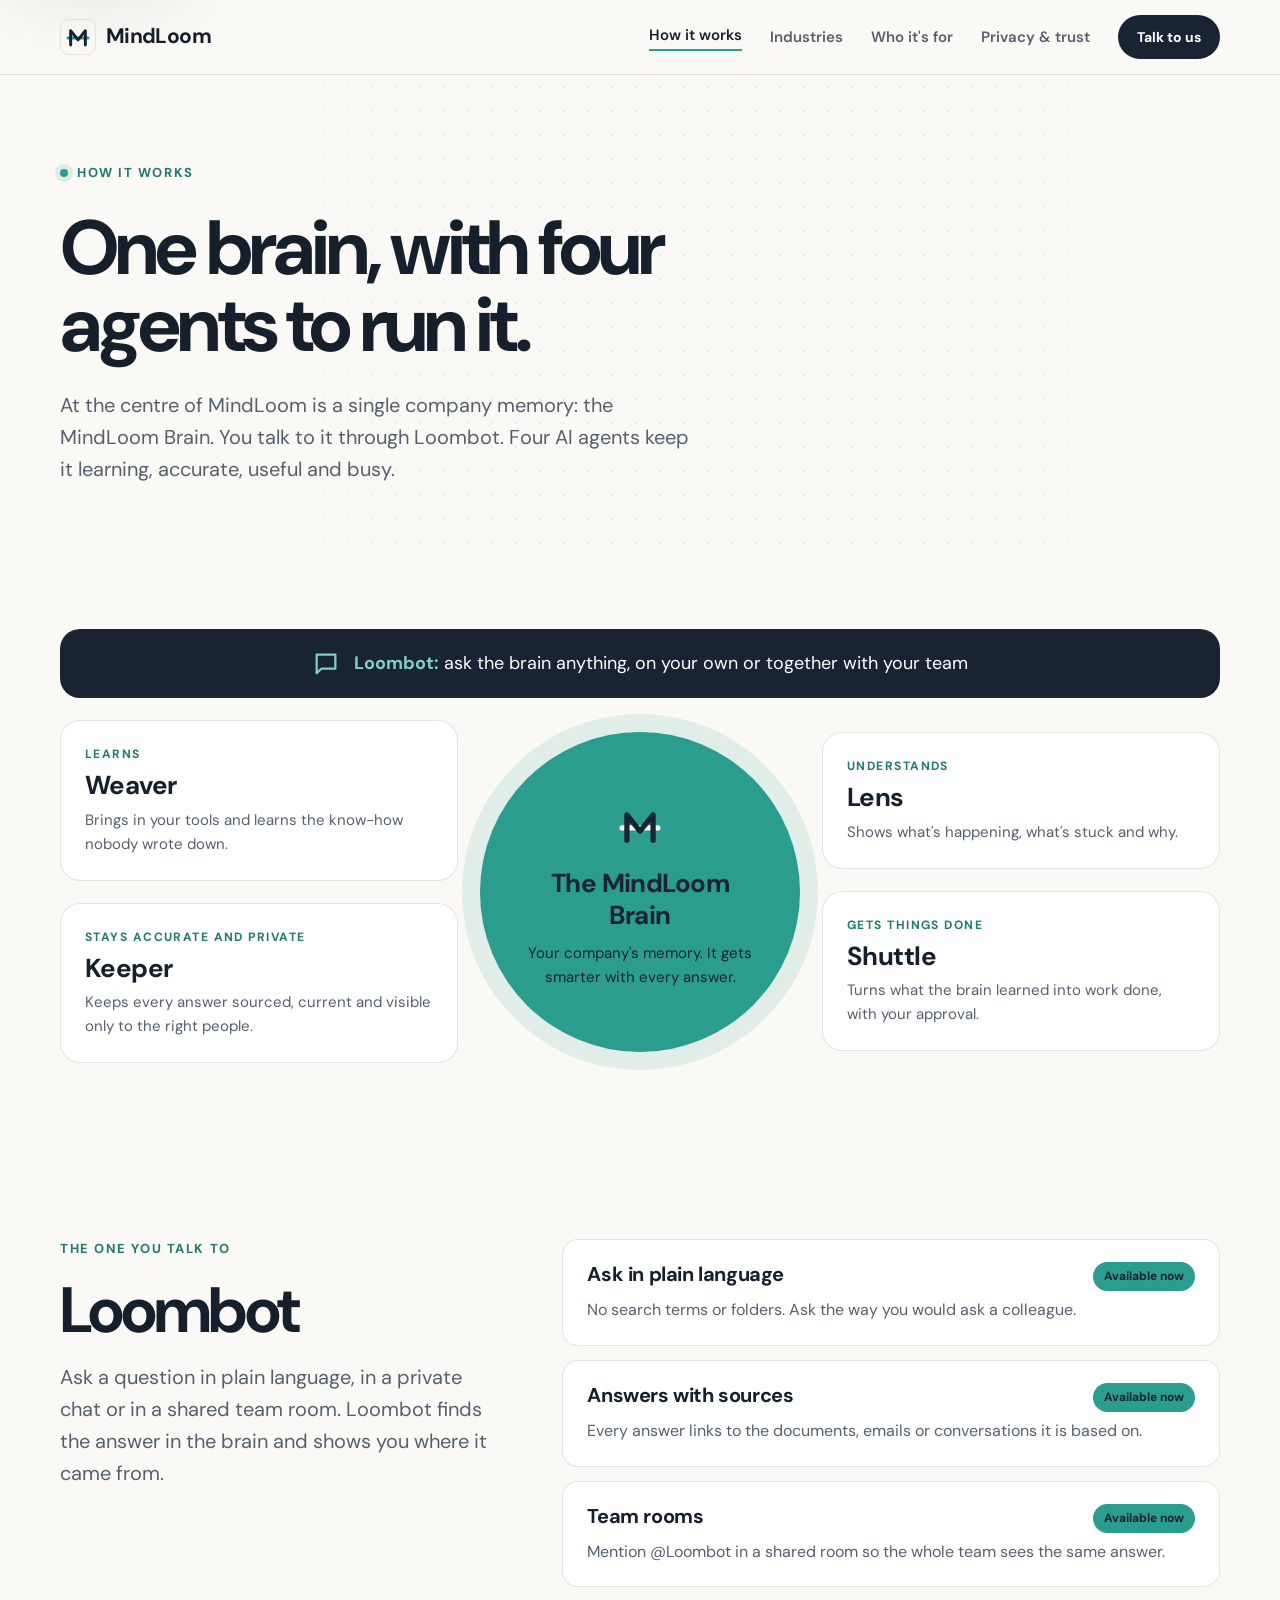
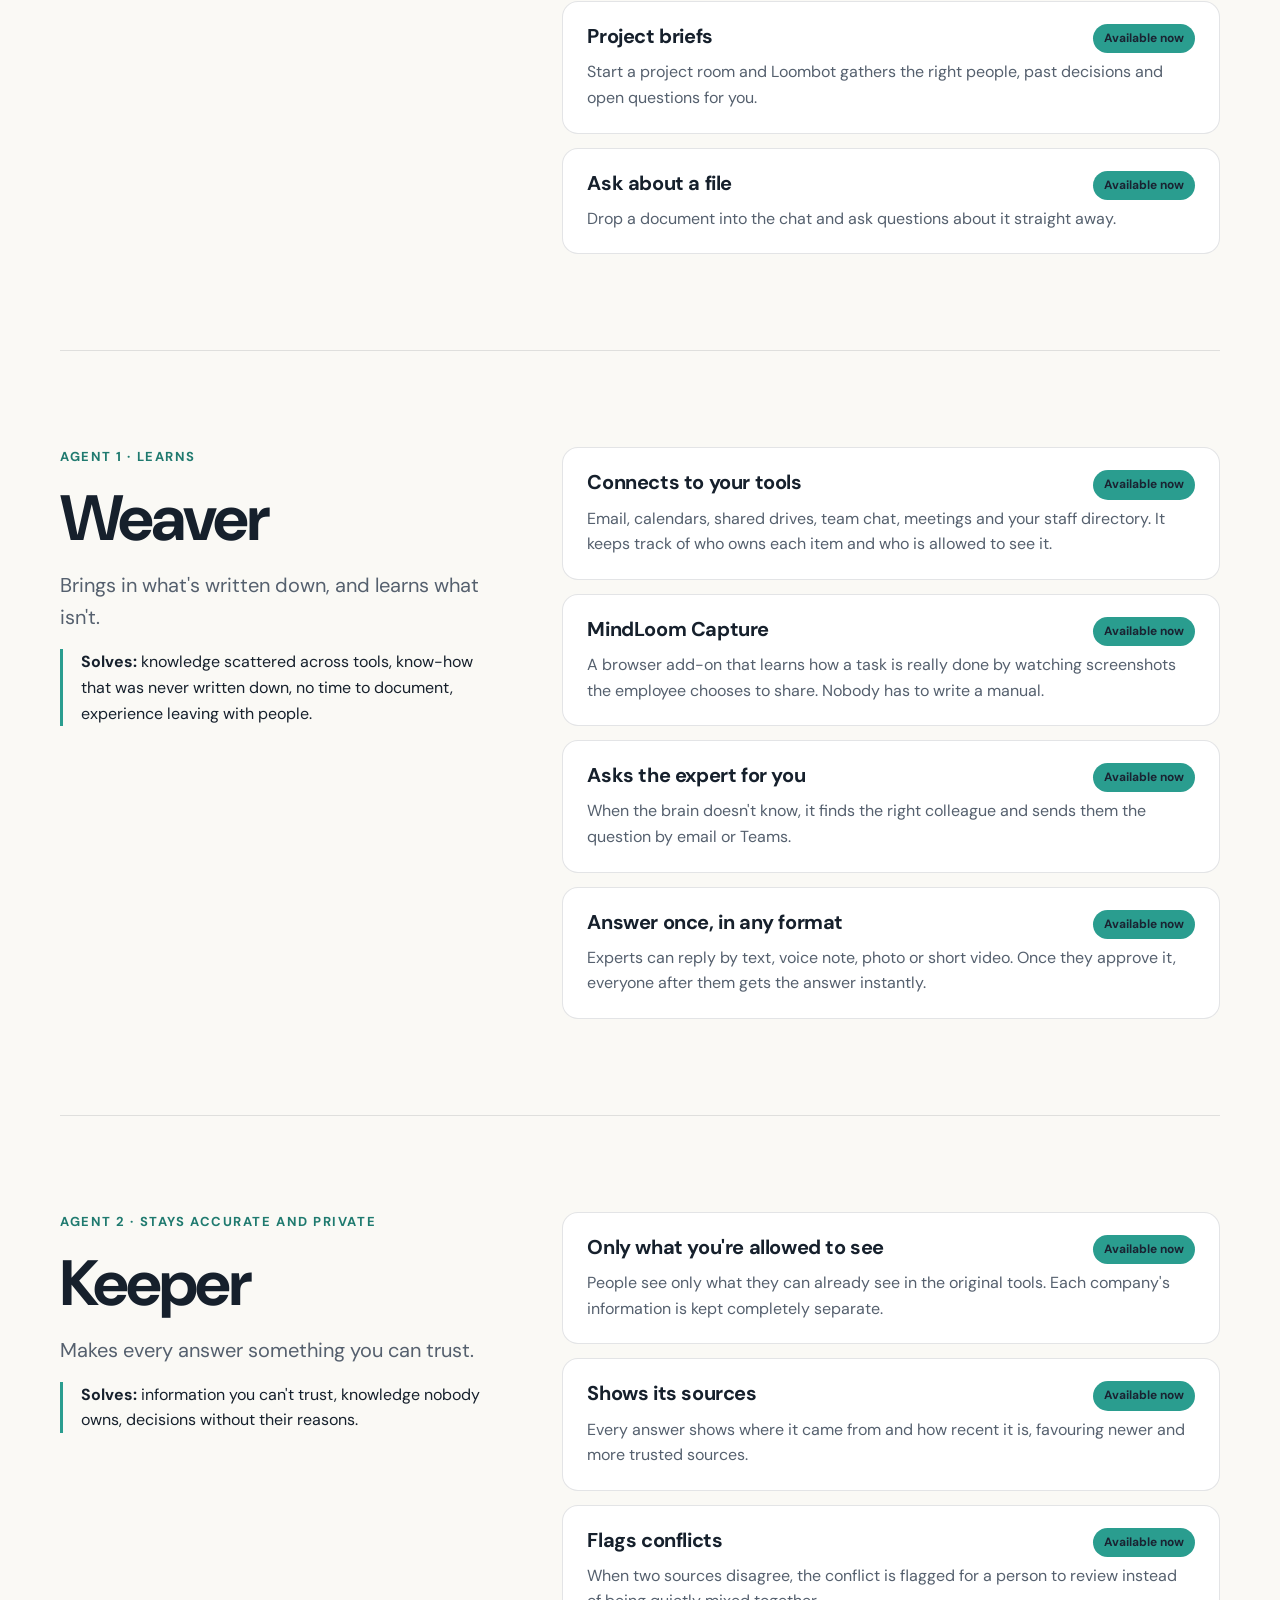
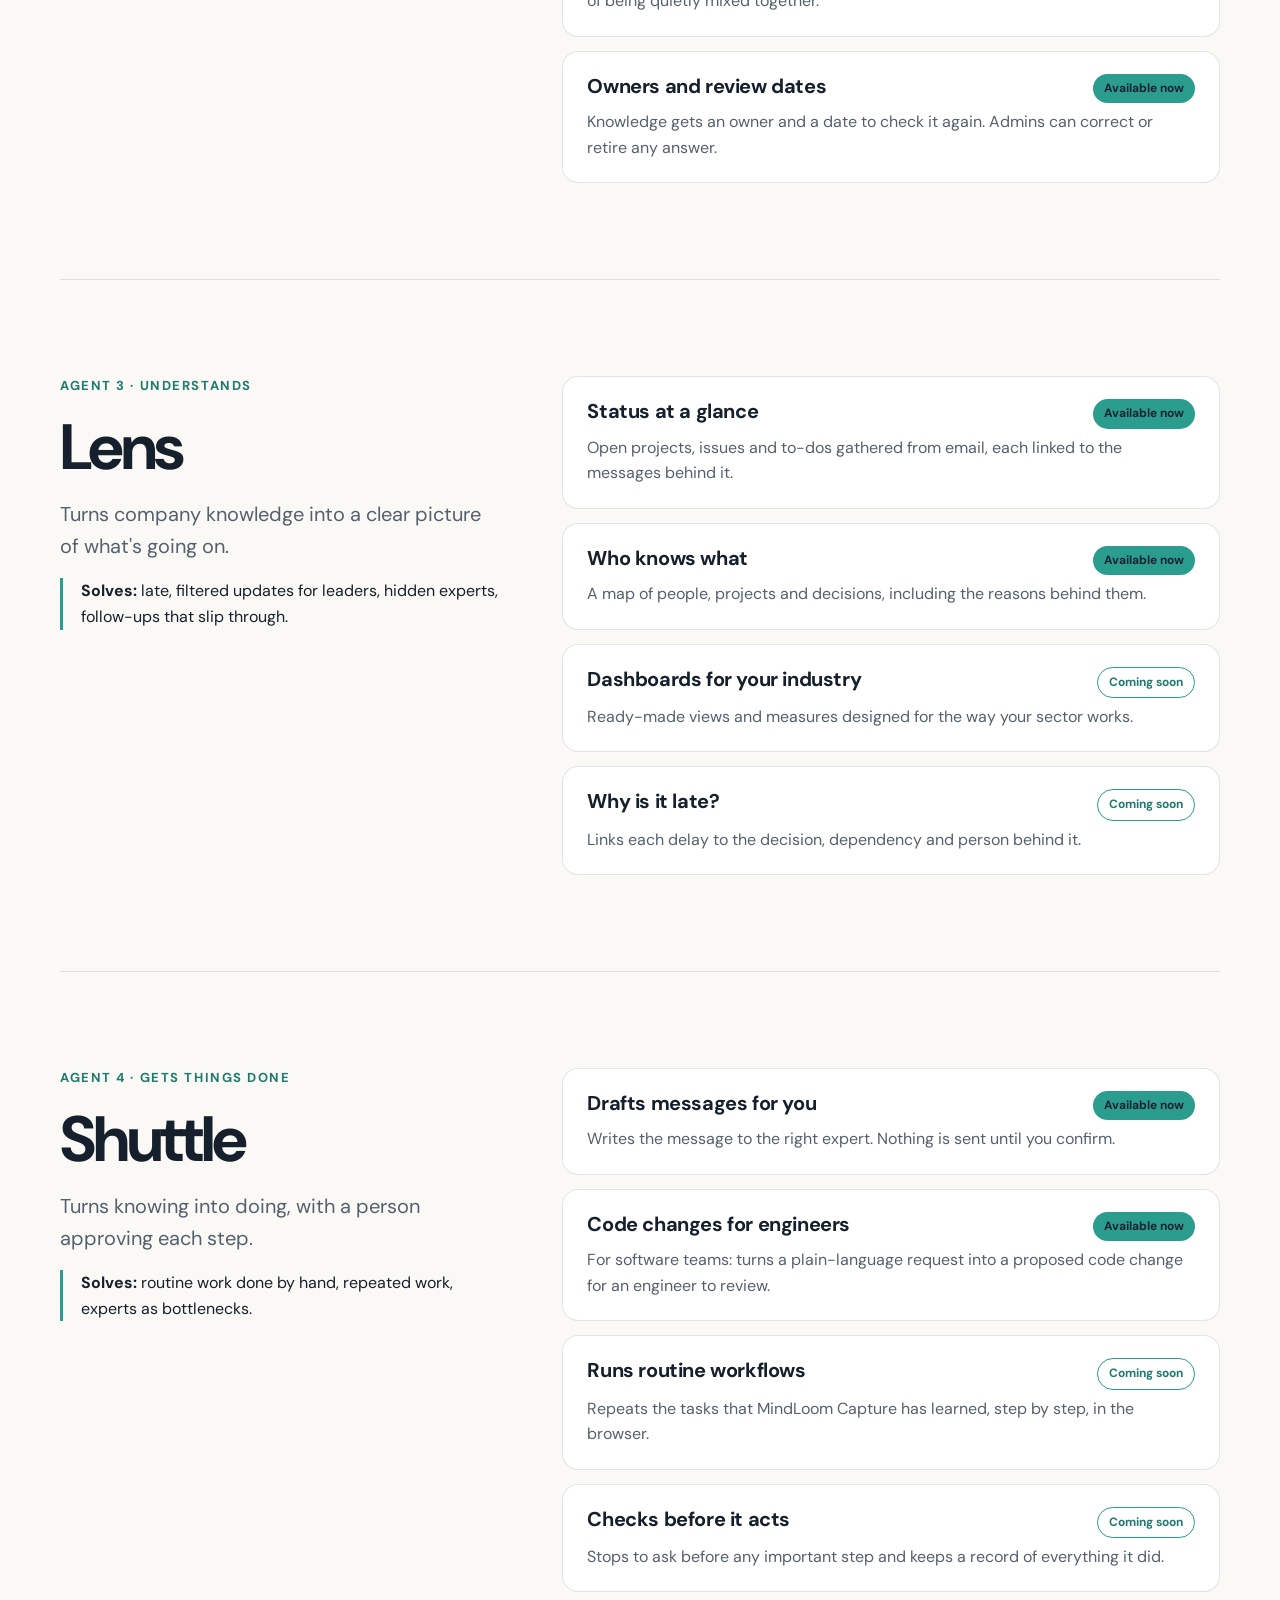
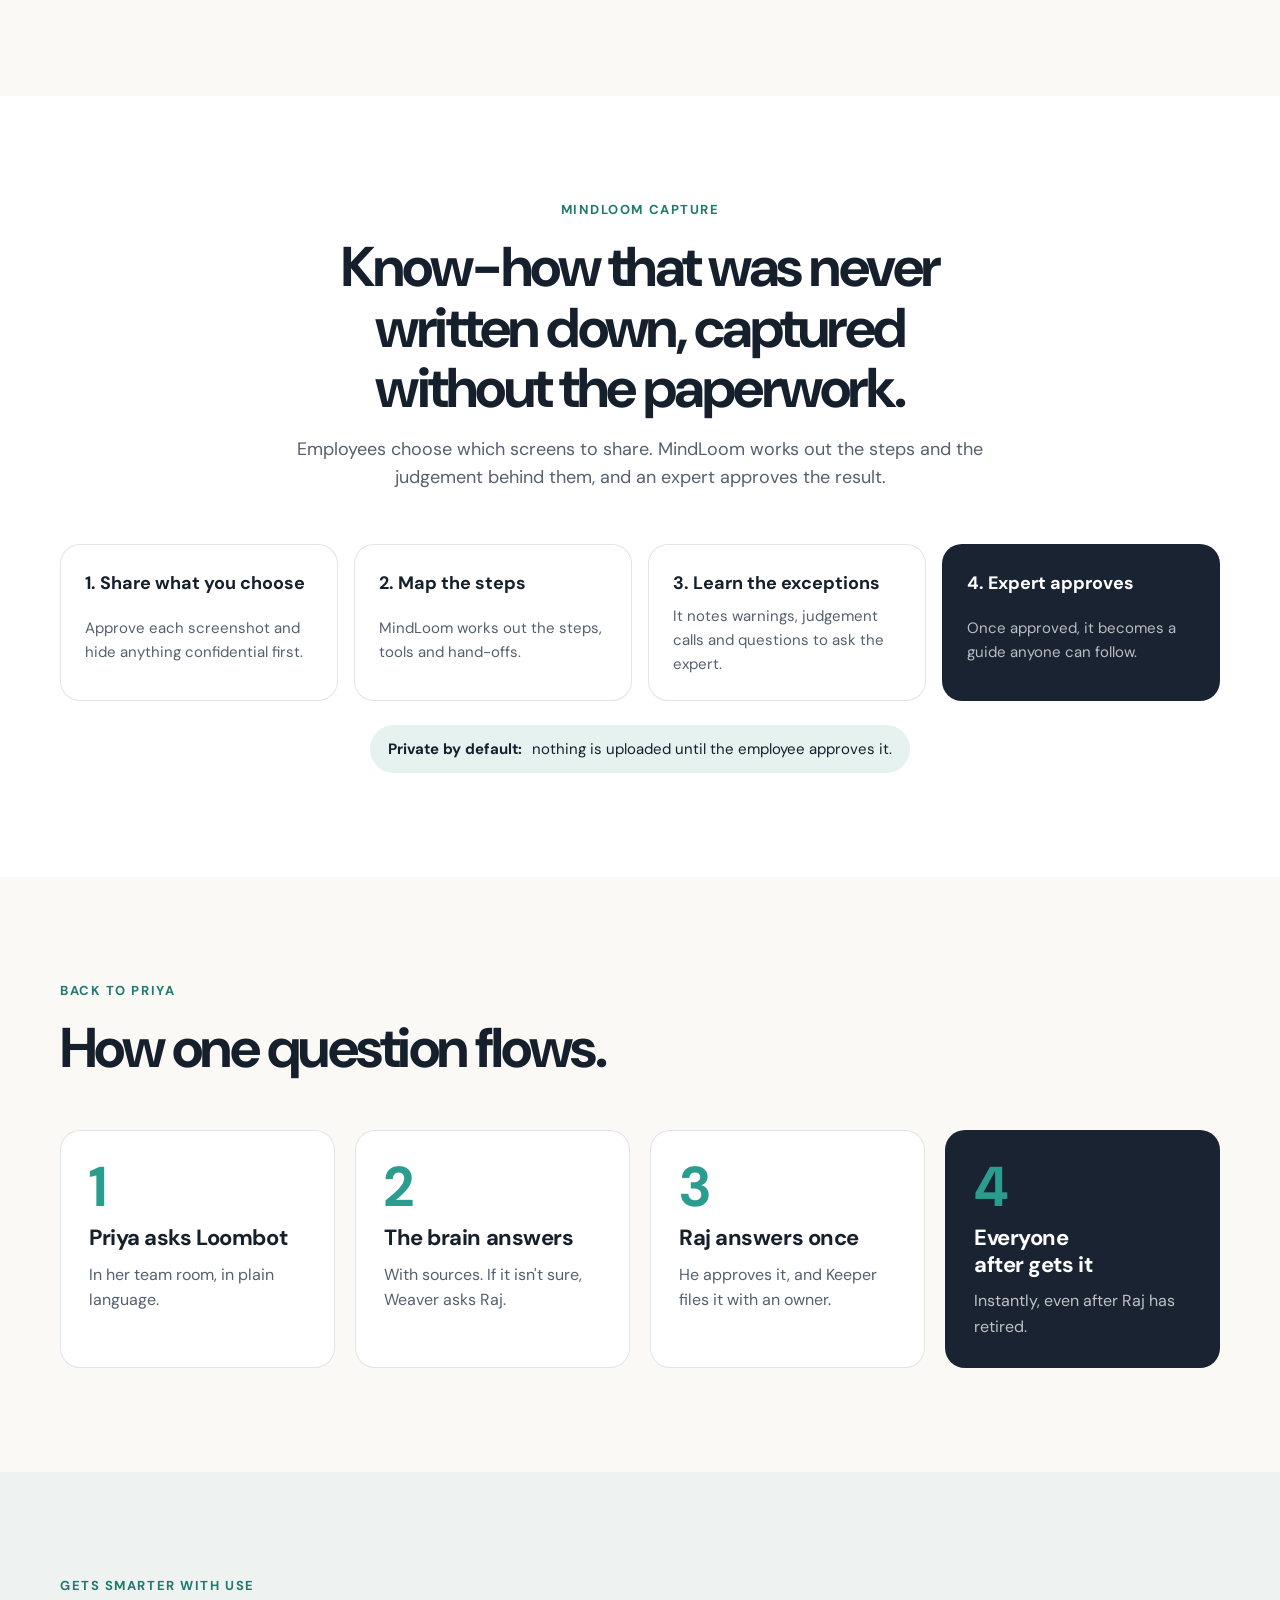
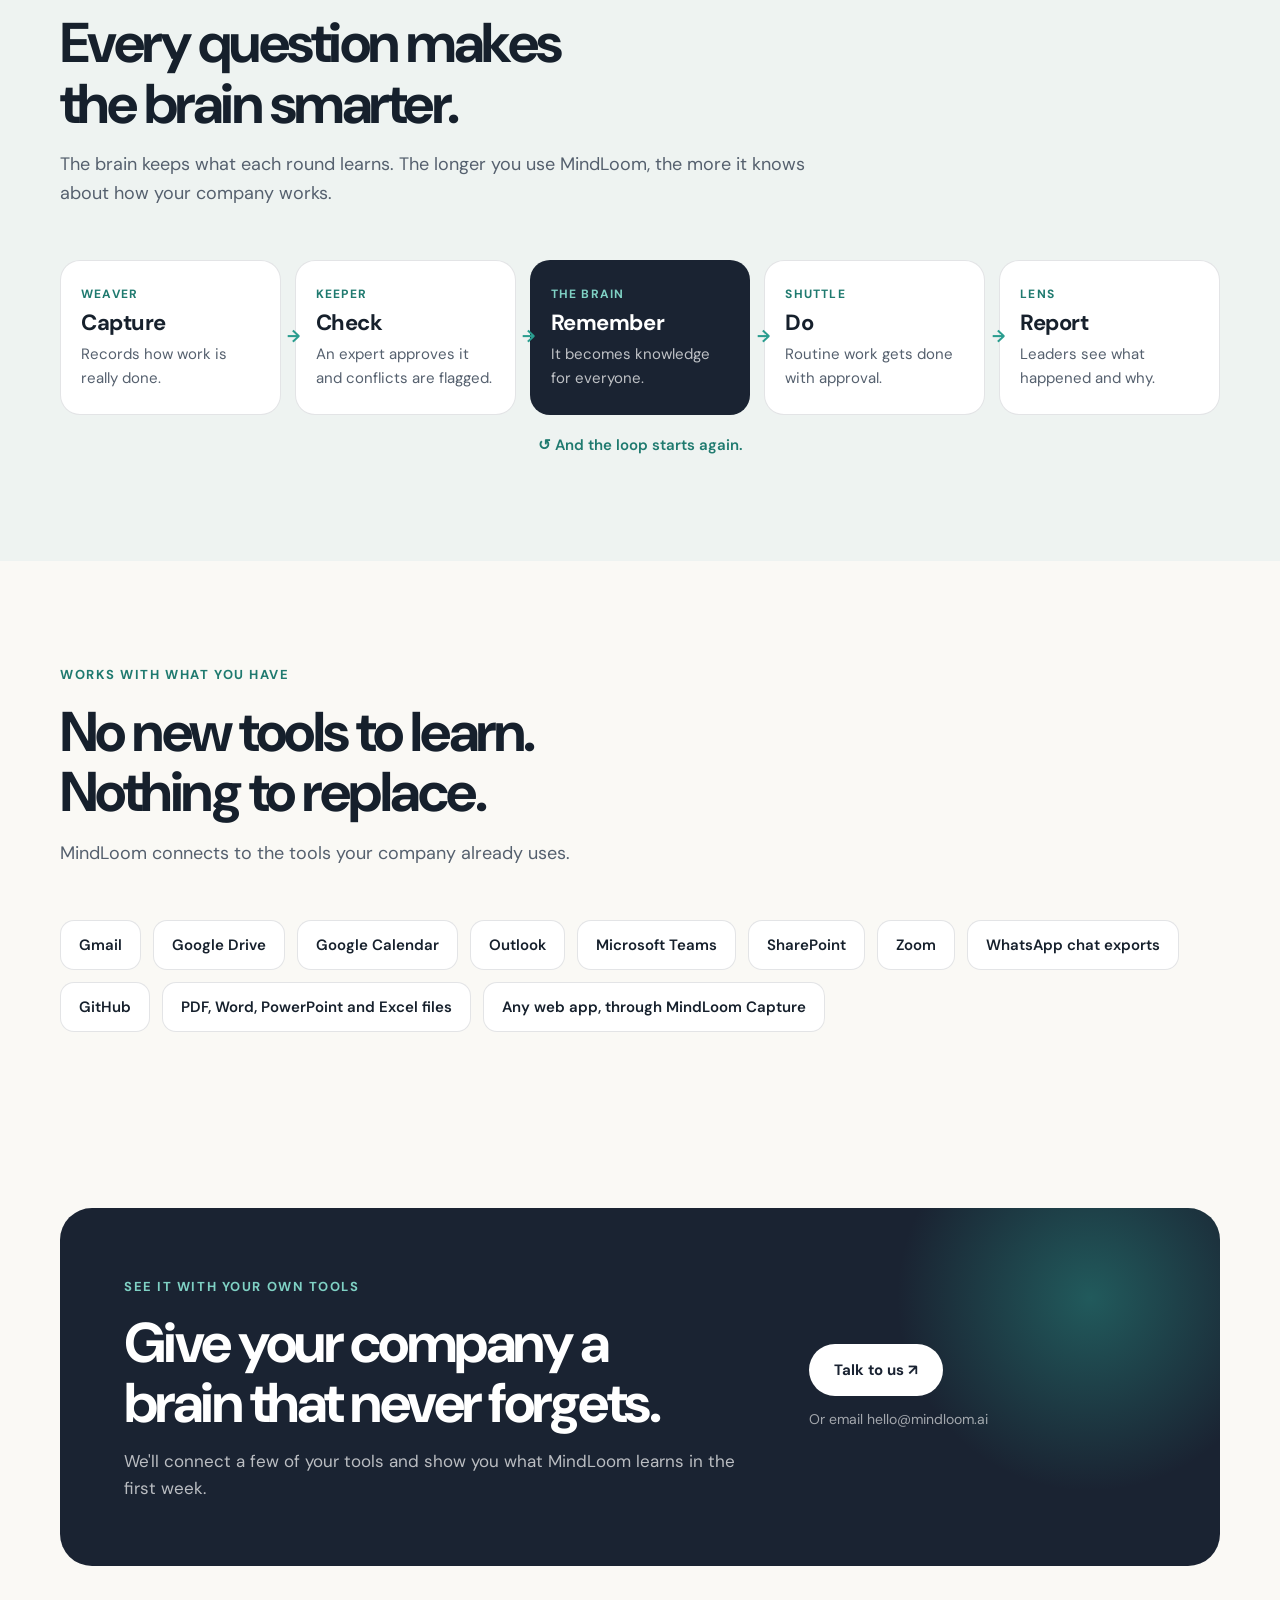
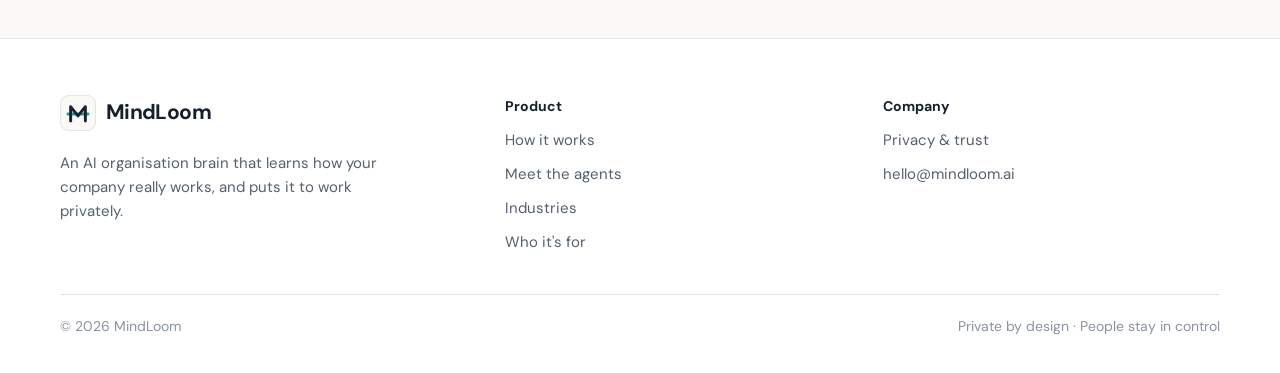
==== commit 70344edb: "Add industry pages Add an Industries overview page and a page for each sector: professional services" ====
--- a/how-it-works.html
+++ b/how-it-works.html
@@ -20,6 +20,7 @@
       <a class="brand" href="index.html" aria-label="MindLoom home"><img class="brand-mark" src="assets/logo.svg" alt="" width="36" height="36" /><span>MindLoom</span></a>
       <nav class="desktop-nav" aria-label="Main">
         <a href="how-it-works.html" aria-current="page">How it works</a>
+        <a href="industries.html">Industries</a>
         <a href="who-its-for.html">Who it's for</a>
         <a href="privacy.html">Privacy &amp; trust</a>
       </nav>
@@ -28,6 +29,7 @@
     </div>
     <nav class="mobile-nav" id="mobile-menu" aria-label="Mobile">
       <a href="how-it-works.html" aria-current="page">How it works</a>
+      <a href="industries.html">Industries</a>
       <a href="who-its-for.html">Who it's for</a>
       <a href="privacy.html">Privacy &amp; trust</a>
       <a class="button button-dark" href="#contact">Talk to us</a>
@@ -238,7 +240,7 @@
     <div class="container">
       <div class="footer-grid">
         <div><a class="brand" href="index.html"><img class="brand-mark" src="assets/logo.svg" alt="" width="36" height="36" /><span>MindLoom</span></a><p>An AI organisation brain that learns how your company really works, and puts it to work privately.</p></div>
-        <div class="footer-links"><b>Product</b><a href="how-it-works.html">How it works</a><a href="how-it-works.html#agents">Meet the agents</a><a href="who-its-for.html">Who it's for</a></div>
+        <div class="footer-links"><b>Product</b><a href="how-it-works.html">How it works</a><a href="how-it-works.html#agents">Meet the agents</a><a href="industries.html">Industries</a><a href="who-its-for.html">Who it's for</a></div>
         <div class="footer-links"><b>Company</b><a href="privacy.html">Privacy &amp; trust</a><a href="mailto:hello@mindloom.ai">hello@mindloom.ai</a></div>
       </div>
       <div class="footer-meta"><span>© <span data-year></span> MindLoom</span><span>Private by design · People stay in control</span></div>
--- a/assets/styles.css
+++ b/assets/styles.css
@@ -279,15 +279,7 @@
 .compare-row small { display: block; font-size: 12px; font-weight: 700; letter-spacing: .1em; text-transform: uppercase; margin-bottom: 6px; color: var(--soft); }
 .compare-after small { color: var(--teal-dark); }
 
-/* Industries */
-.industry { border: 1px solid var(--line); border-radius: var(--radius-lg); background: var(--white); overflow: hidden; }
-.industry-tabs { display: grid; grid-template-columns: repeat(4, 1fr); gap: 6px; padding: 8px; background: var(--mist); border-bottom: 1px solid var(--line); }
-.industry-tab { border: 0; background: transparent; padding: 14px 10px; border-radius: 12px; color: var(--muted); font-size: 15px; font-weight: 700; }
-.industry-tab[aria-selected="true"] { background: var(--white); color: var(--teal-dark); box-shadow: 0 4px 14px rgba(26, 35, 50, .08); }
-.industry-panel { padding: 48px; display: grid; grid-template-columns: 1fr 1fr; gap: 48px; align-items: center; }
-.industry-panel .kicker { font-size: 13px; font-weight: 700; letter-spacing: .12em; color: var(--teal-dark); text-transform: uppercase; }
-.industry-panel h3 { font-size: 36px; margin: 12px 0; }
-.industry-panel p { color: var(--muted); }
+/* Industry outcomes and example answers */
 .outcomes { display: flex; flex-wrap: wrap; gap: 8px; margin-top: 22px; }
 .outcomes span { padding: 7px 12px; border-radius: 999px; background: var(--teal-wash); color: var(--teal-dark); font-size: 14px; font-weight: 600; }
 .example { background: var(--mist); border-radius: 20px; padding: 28px; display: grid; gap: 14px; }
@@ -332,6 +324,17 @@
 .footer-links a { color: var(--muted); font-size: 15px; text-decoration: none; }
 .footer-links a:hover { color: var(--ink); }
 .footer-meta { margin-top: 40px; padding-top: 20px; border-top: 1px solid var(--line); display: flex; flex-wrap: wrap; justify-content: space-between; gap: 12px; color: var(--soft); font-size: 14px; }
+
+/* Industry pages */
+a.industry-card { text-decoration: none; transition: transform .2s, box-shadow .2s; }
+a.industry-card:hover { transform: translateY(-3px); box-shadow: var(--shadow); }
+.industry-card .industry-who { color: var(--soft); font-size: 14px; margin-top: -6px; }
+.industry-card .text-link { margin-top: 6px; }
+.agent-tag { display: inline-block; font-size: 12px; font-weight: 700; letter-spacing: .1em; text-transform: uppercase; color: var(--teal-dark); margin-bottom: 4px; }
+.small-note { margin-top: 24px; color: var(--muted); font-size: 15px; }
+.example-label { font-size: 12px; font-weight: 700; letter-spacing: .12em; text-transform: uppercase; color: var(--soft); }
+.example-foot { font-size: 13px; color: var(--muted); }
+.page-hero .example { box-shadow: var(--shadow); }
 
 /* Reveal on scroll: content is visible by default, animation only adds polish */
 .reveal { transition: opacity .6s ease, transform .6s ease; }
@@ -347,7 +350,6 @@
   .brain-disc { grid-column: 1 / -1; grid-row: 1; max-width: 320px; justify-self: center; }
   .capture { grid-template-columns: 1fr 1fr; }
   .cta { grid-template-columns: 1fr; padding: 48px; }
-  .industry-panel { grid-template-columns: 1fr; }
   .compare-row { grid-template-columns: 180px 1fr 1fr; }
 }
 
@@ -376,10 +378,7 @@
   .brain-core small { display: none; }
   .bot, .update { margin-left: 0; }
   .compare-row { grid-template-columns: 1fr; gap: 8px; }
-  .industry-tabs { grid-template-columns: 1fr 1fr; }
-  .industry-panel { padding: 26px; }
-  .industry-panel h3 { font-size: 28px; }
-  .cta { padding: 36px 24px; border-radius: 24px; }
+    .cta { padding: 36px 24px; border-radius: 24px; }
   .loombot-bar { flex-direction: column; font-size: 16px; }
   .trust-item { grid-template-columns: 1fr; gap: 12px; }
 }
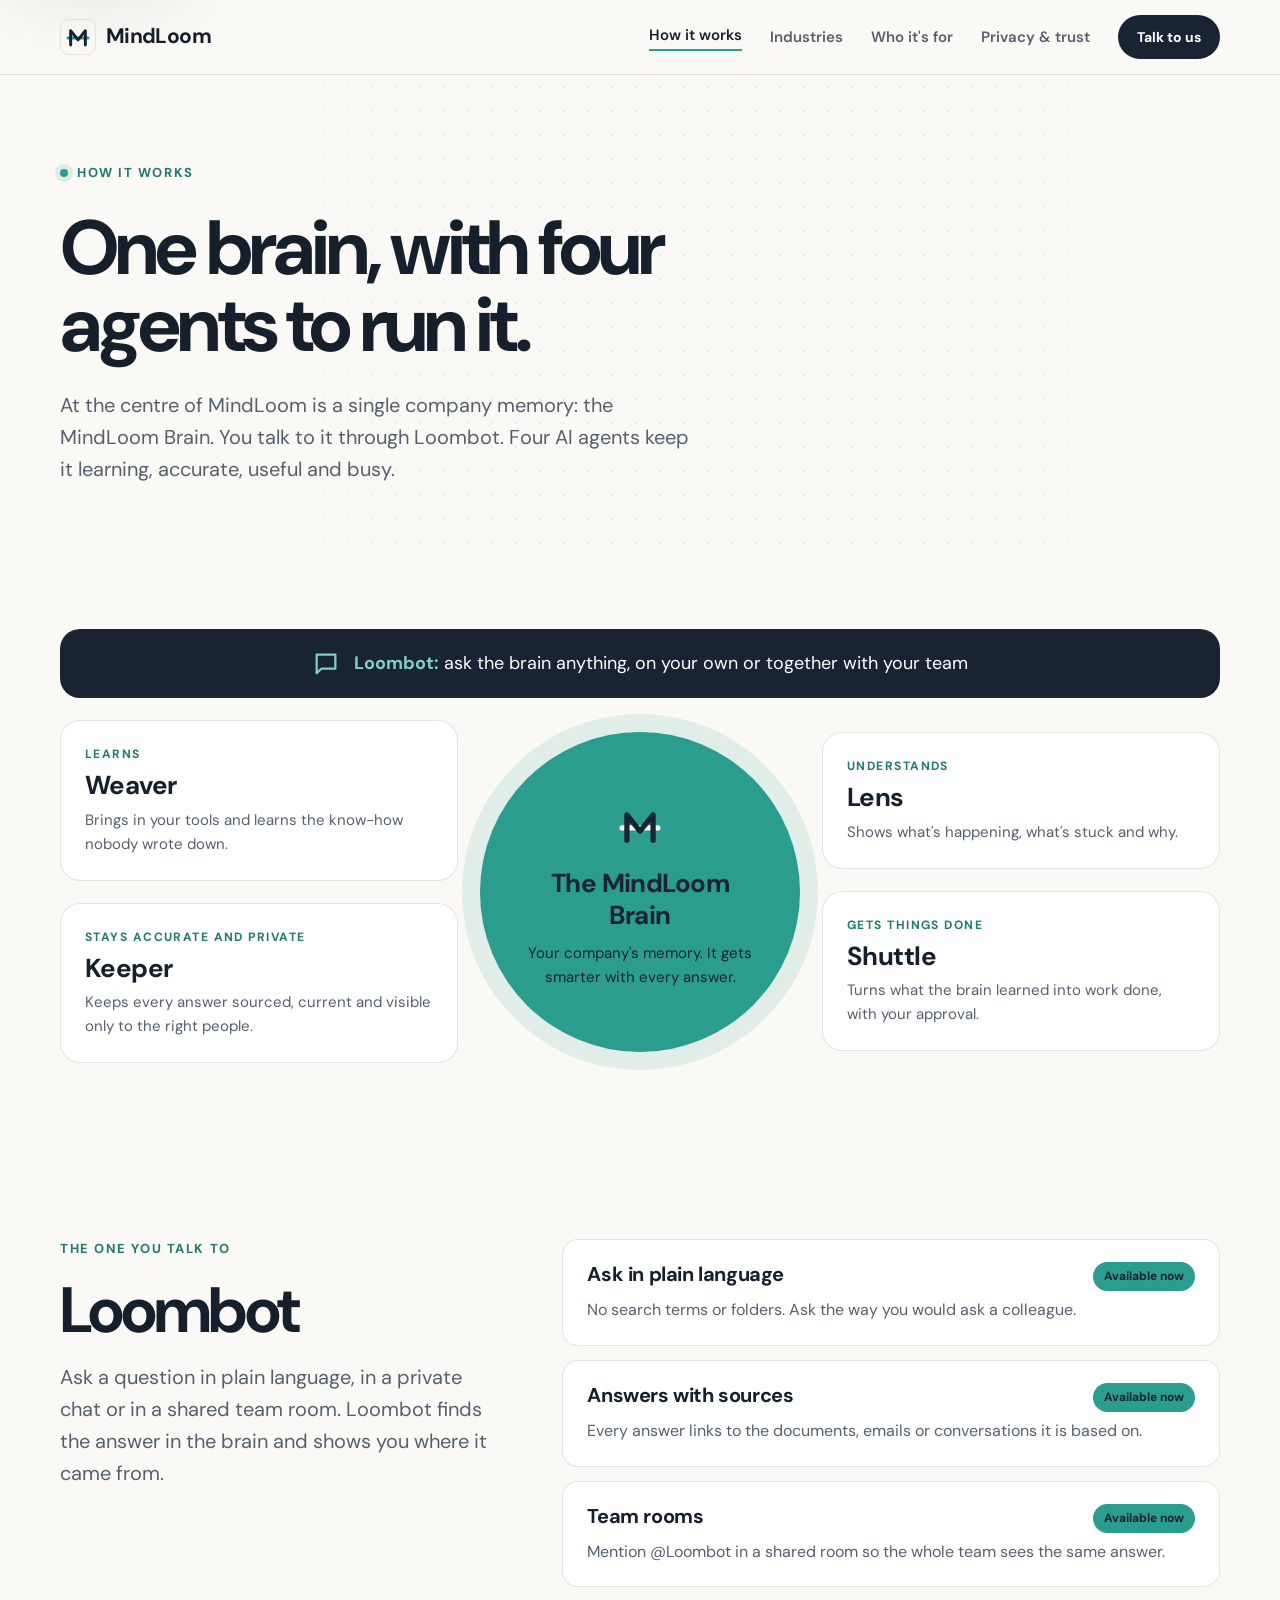
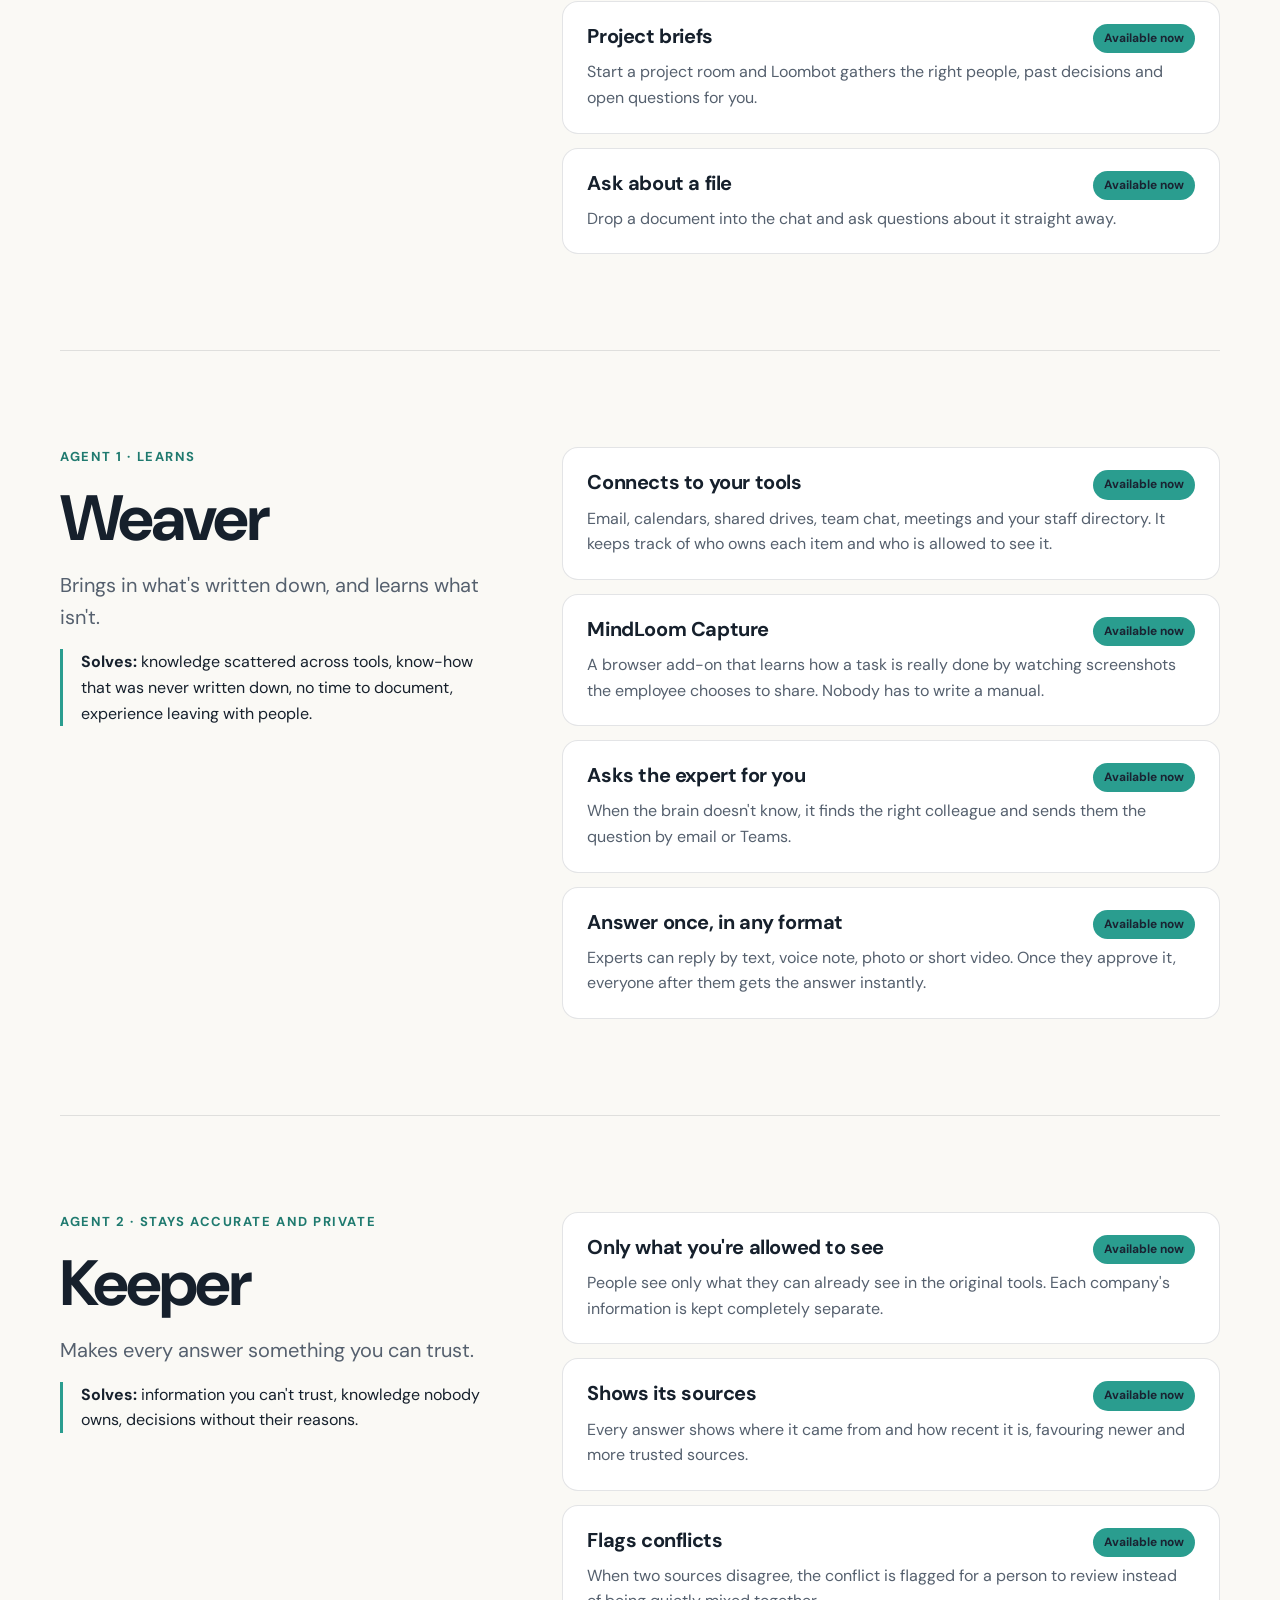
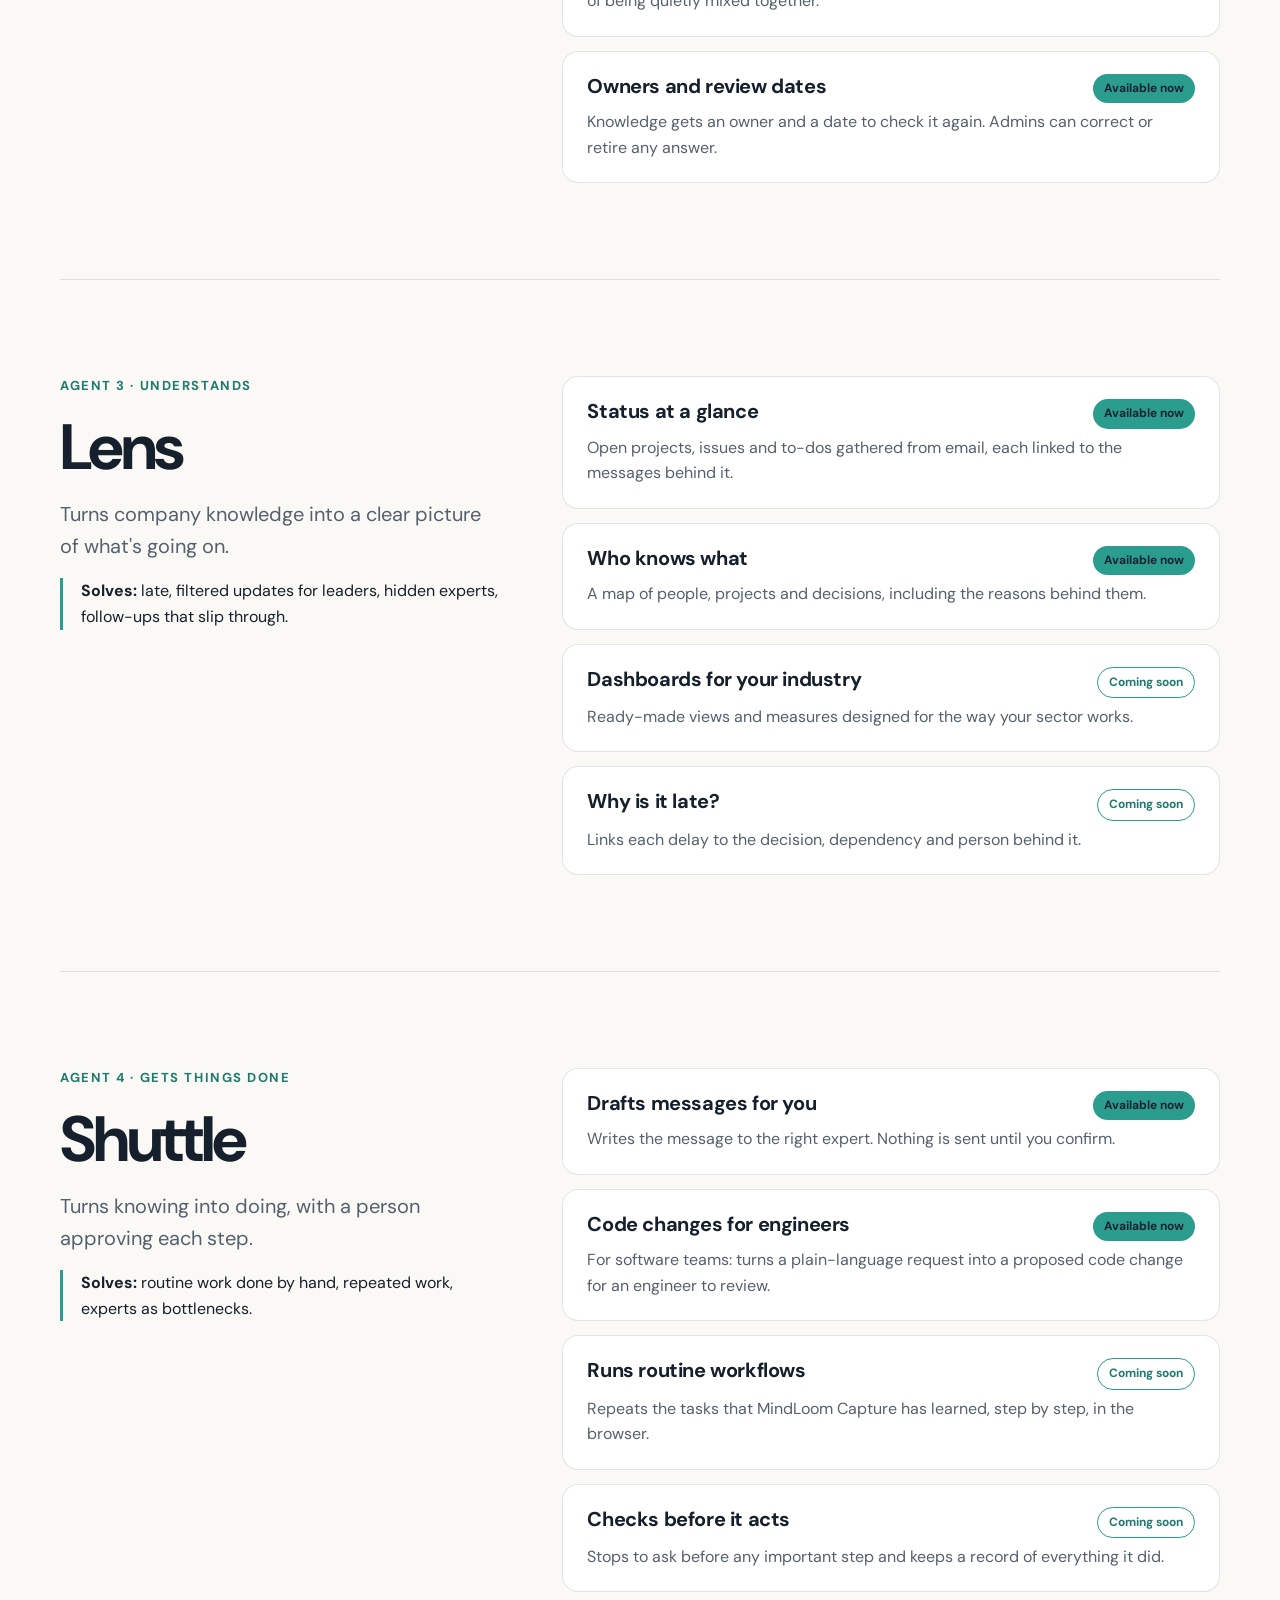
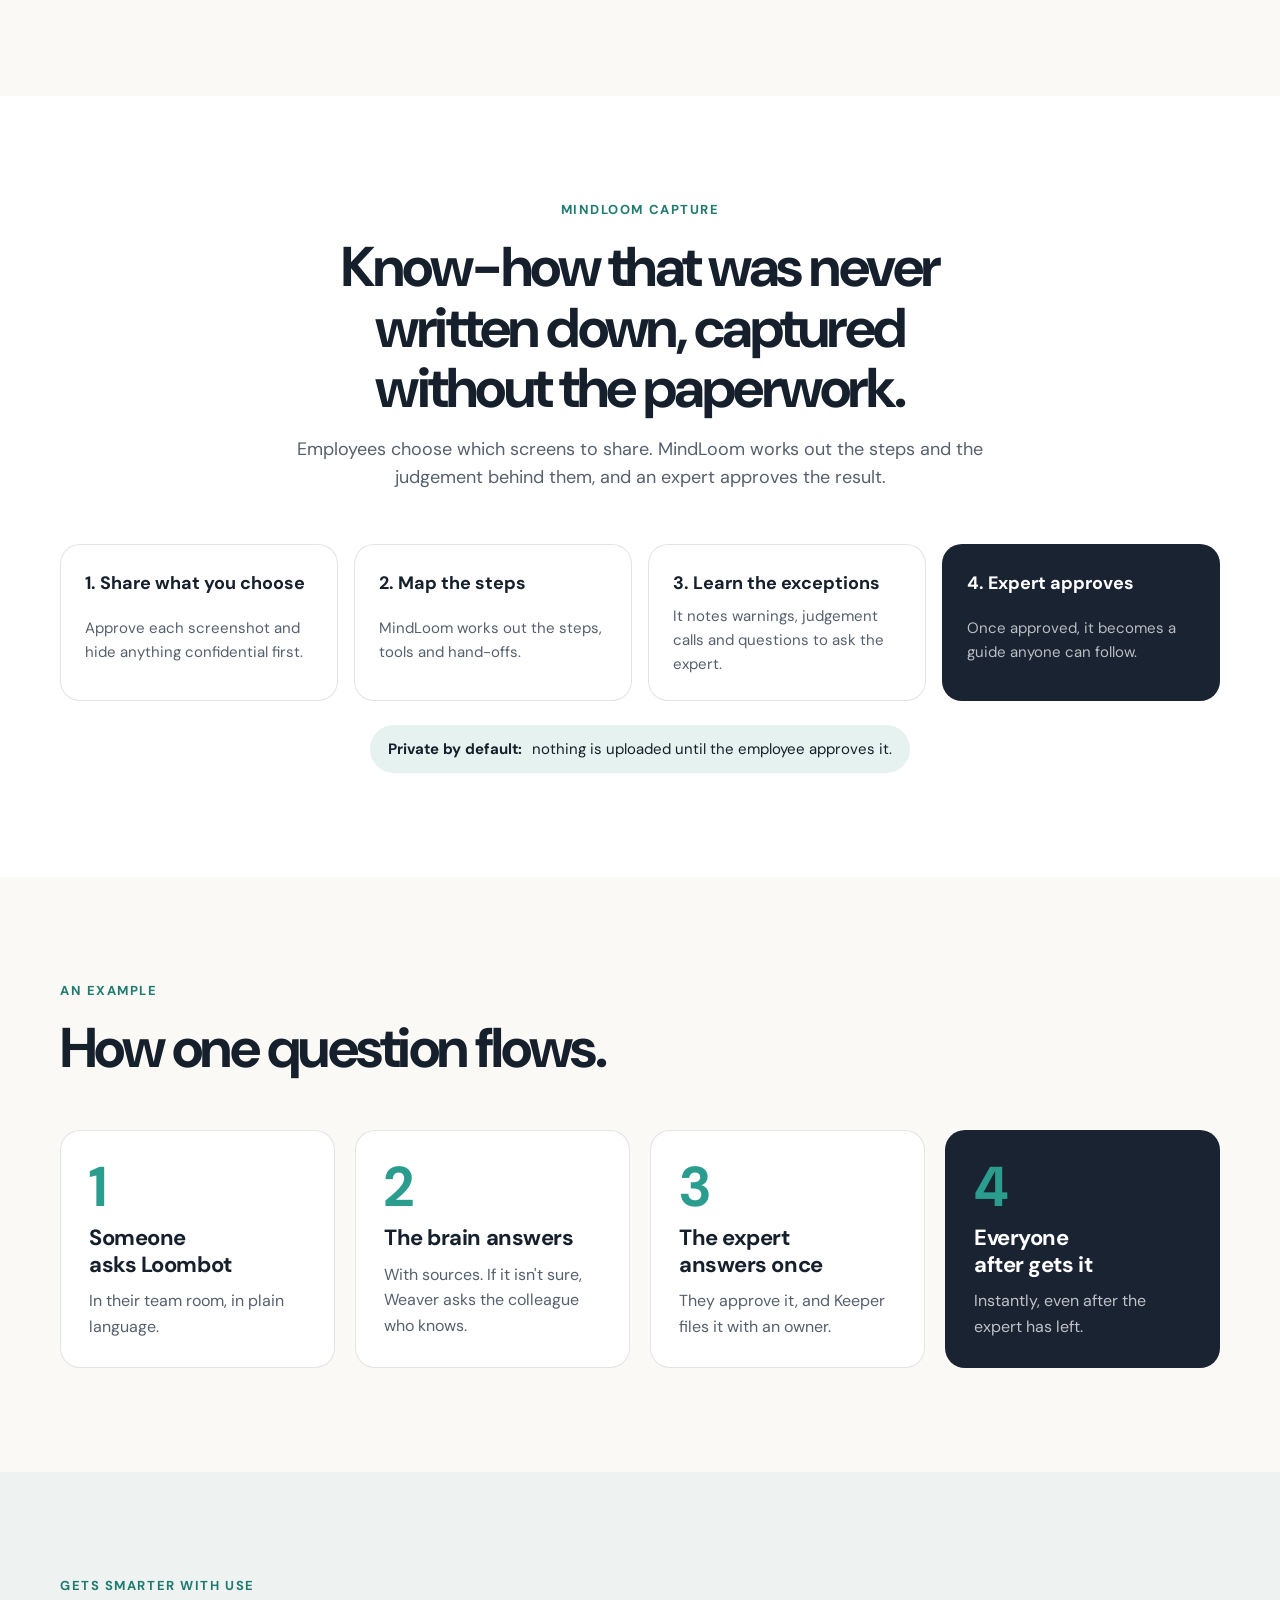
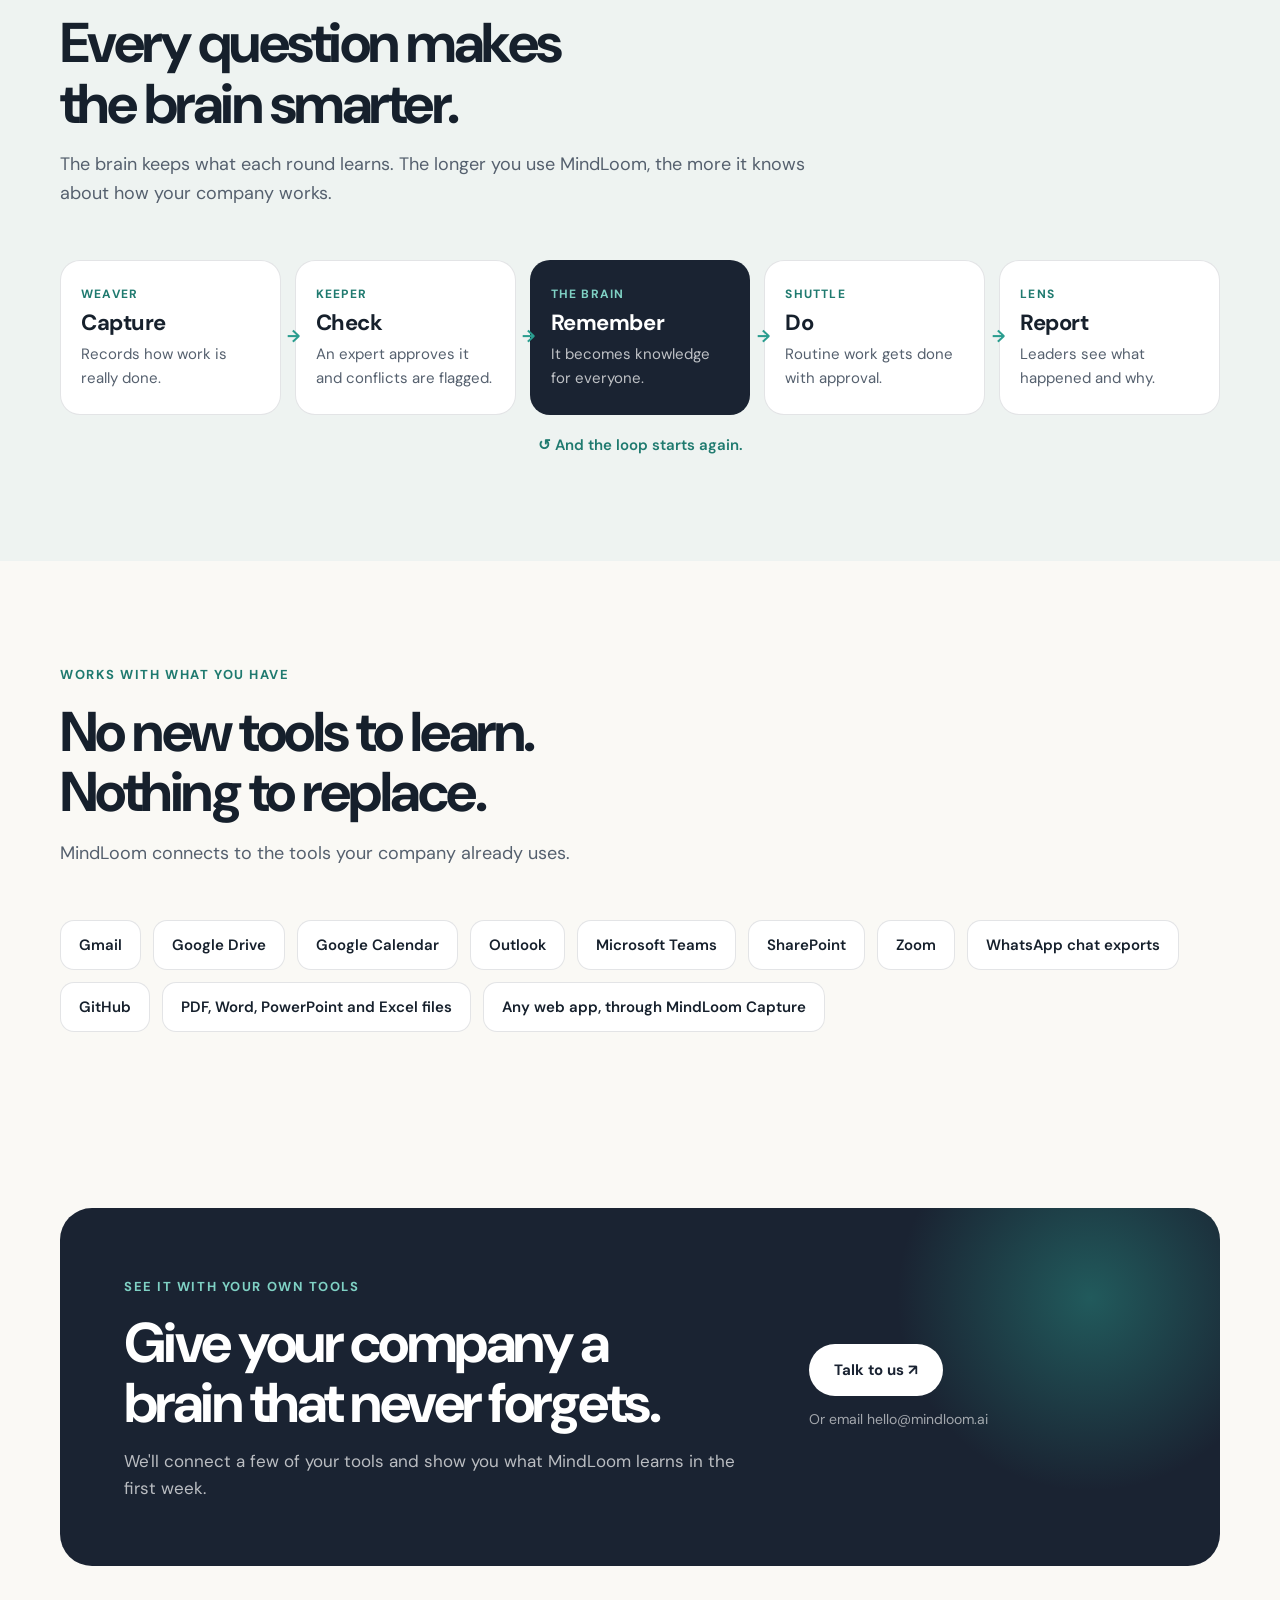
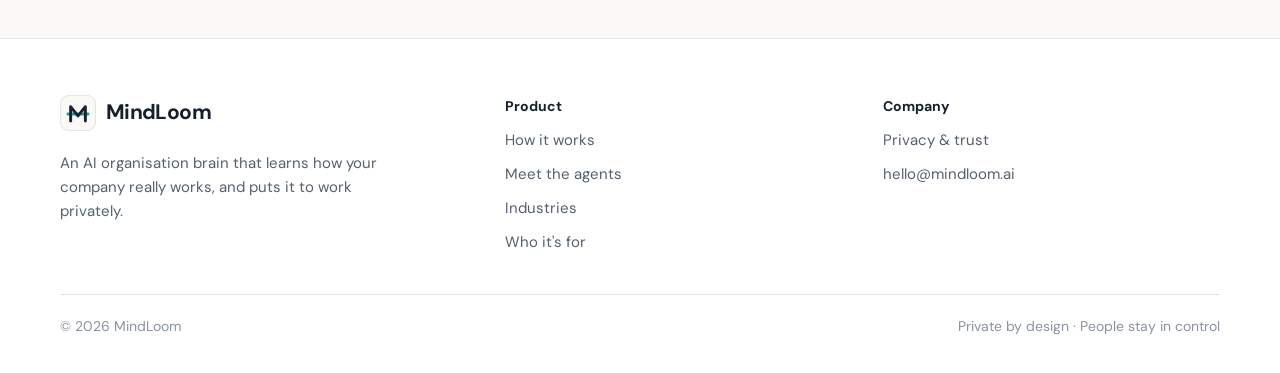
==== commit 77066bf3: "Remove the Priya and Raj story from the site Drop the 'one week at any company' section from the hom" ====
--- a/how-it-works.html
+++ b/how-it-works.html
@@ -173,14 +173,14 @@
     <section class="section">
       <div class="container">
         <div class="section-head">
-          <span class="eyebrow">Back to Priya</span>
+          <span class="eyebrow">An example</span>
           <h2>How one question flows.</h2>
         </div>
         <div class="flow reveal">
-          <div class="flow-step"><span class="num">1</span><h3>Priya asks Loombot</h3><p>In her team room, in plain language.</p></div>
-          <div class="flow-step"><span class="num">2</span><h3>The brain answers</h3><p>With sources. If it isn't sure, Weaver asks Raj.</p></div>
-          <div class="flow-step"><span class="num">3</span><h3>Raj answers once</h3><p>He approves it, and Keeper files it with an owner.</p></div>
-          <div class="flow-step dark"><span class="num">4</span><h3>Everyone after gets it</h3><p>Instantly, even after Raj has retired.</p></div>
+          <div class="flow-step"><span class="num">1</span><h3>Someone asks Loombot</h3><p>In their team room, in plain language.</p></div>
+          <div class="flow-step"><span class="num">2</span><h3>The brain answers</h3><p>With sources. If it isn't sure, Weaver asks the colleague who knows.</p></div>
+          <div class="flow-step"><span class="num">3</span><h3>The expert answers once</h3><p>They approve it, and Keeper files it with an owner.</p></div>
+          <div class="flow-step dark"><span class="num">4</span><h3>Everyone after gets it</h3><p>Instantly, even after the expert has left.</p></div>
         </div>
       </div>
     </section>
--- a/assets/styles.css
+++ b/assets/styles.css
@@ -141,19 +141,6 @@
 .ticks { margin: 0; padding: 0; list-style: none; display: grid; gap: 8px; color: var(--muted); font-size: 15px; }
 .ticks li { display: grid; grid-template-columns: 18px 1fr; gap: 8px; }
 .ticks li::before { content: "•"; color: var(--teal); font-weight: 700; }
-
-/* Story */
-.story { display: grid; grid-template-columns: 1fr 1fr; gap: 20px; }
-.story-card { border-radius: var(--radius-lg); padding: 40px; display: grid; gap: 14px; align-content: start; }
-.story-card.light { background: var(--mist); }
-.story-card.dark { background: var(--navy); color: var(--white); }
-.story-card .day { font-size: 13px; font-weight: 700; letter-spacing: .12em; text-transform: uppercase; color: var(--teal-dark); }
-.story-card.dark .day { color: var(--teal-light); }
-.story-card h3 { font-size: 30px; }
-.story-card p { font-size: 18px; color: var(--muted); }
-.story-card.dark p { color: rgba(255, 255, 255, .72); }
-.story-punch { margin-top: 36px; font-size: clamp(24px, 3vw, 34px); font-weight: 600; letter-spacing: -.02em; line-height: 1.25; max-width: 900px; }
-.story-punch span { color: var(--teal-dark); }
 
 /* Promise band */
 .promise { background: var(--teal); color: var(--navy); }
@@ -363,9 +350,8 @@
   .mobile-nav.open { display: flex; }
   .mobile-nav a:not(.button) { padding: 12px; font-weight: 600; text-decoration: none; }
   .lead { font-size: 18px; }
-  .grid-2, .grid-3, .grid-4, .flow, .loop, .story, .stairs, .capture, .agents-row, .footer-grid { grid-template-columns: 1fr; }
+  .grid-2, .grid-3, .grid-4, .flow, .loop, .stairs, .capture, .agents-row, .footer-grid { grid-template-columns: 1fr; }
   .step-1, .step-2, .step-3 { min-height: 0; }
-  .story-card { padding: 30px; }
   .brain-visual { min-height: 0; }
   .brain-canvas { height: 430px; }
   .node { width: 118px; padding: 8px; gap: 7px; }
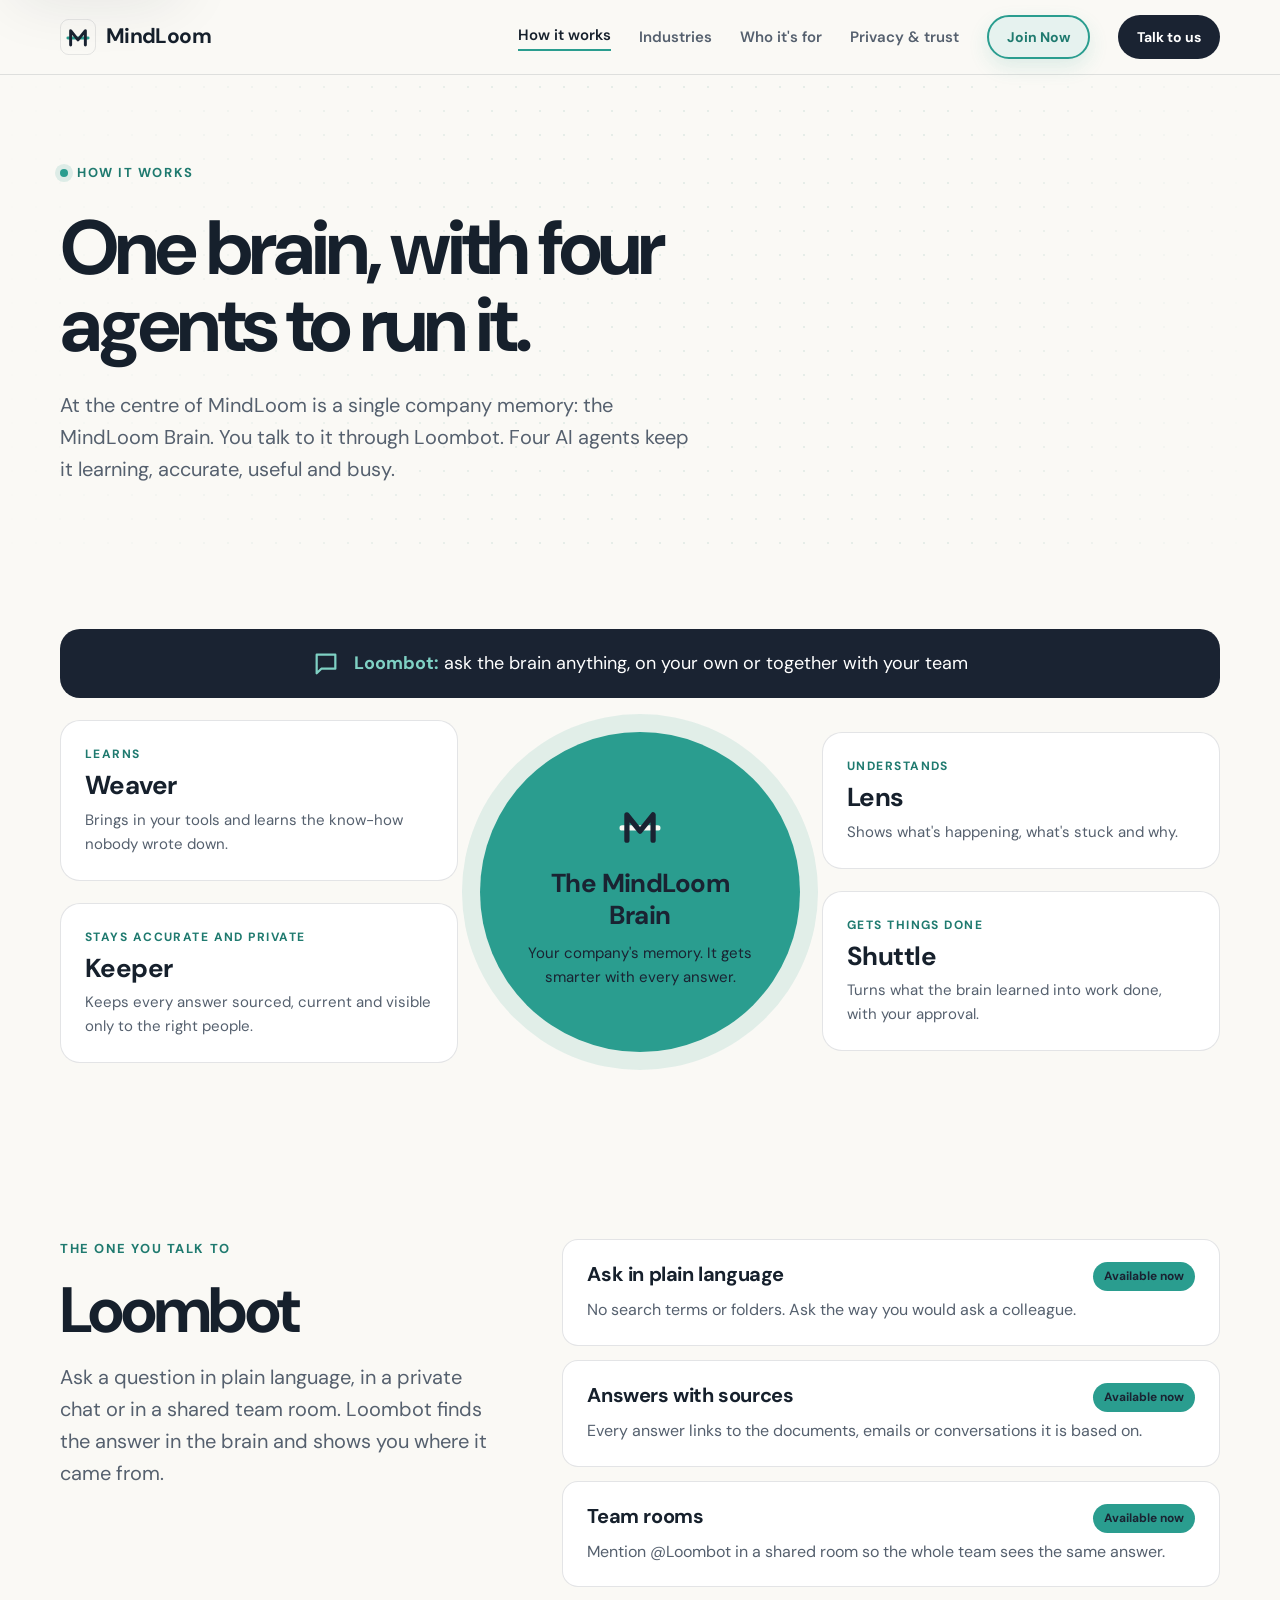
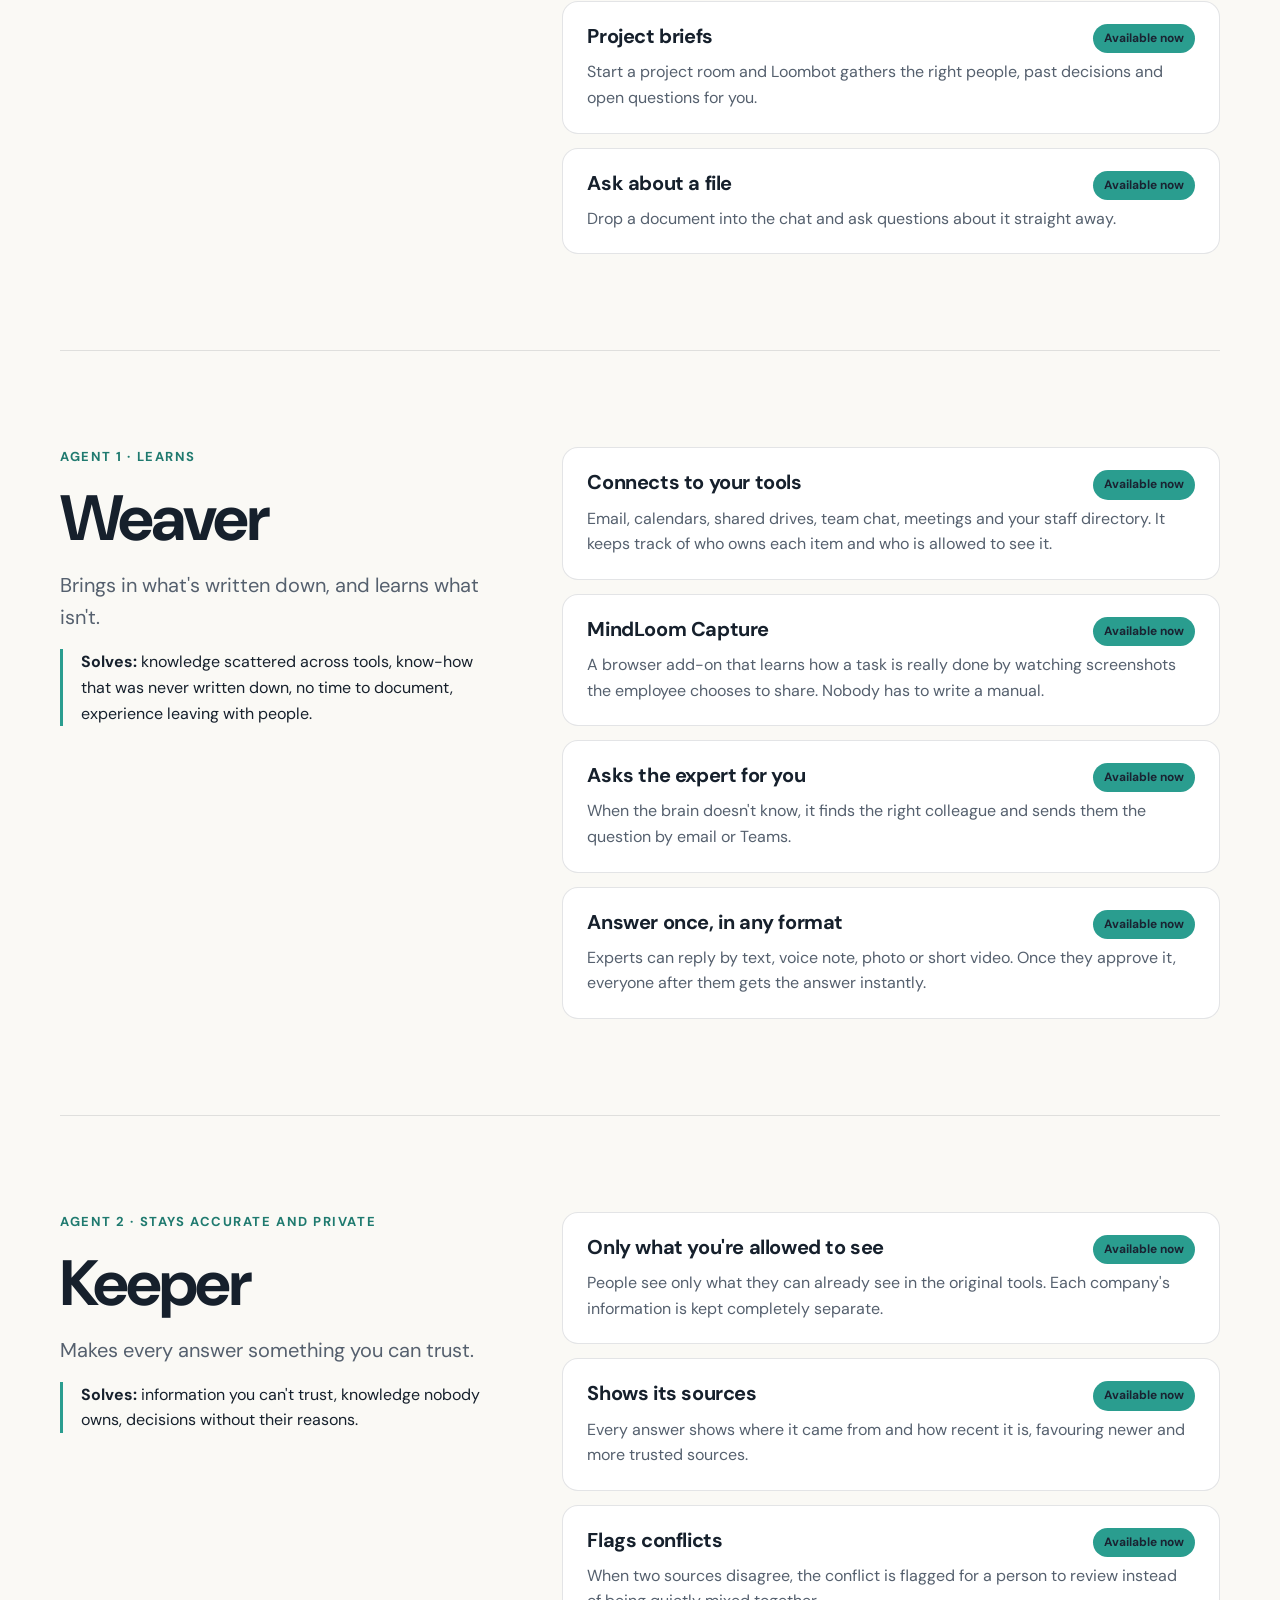
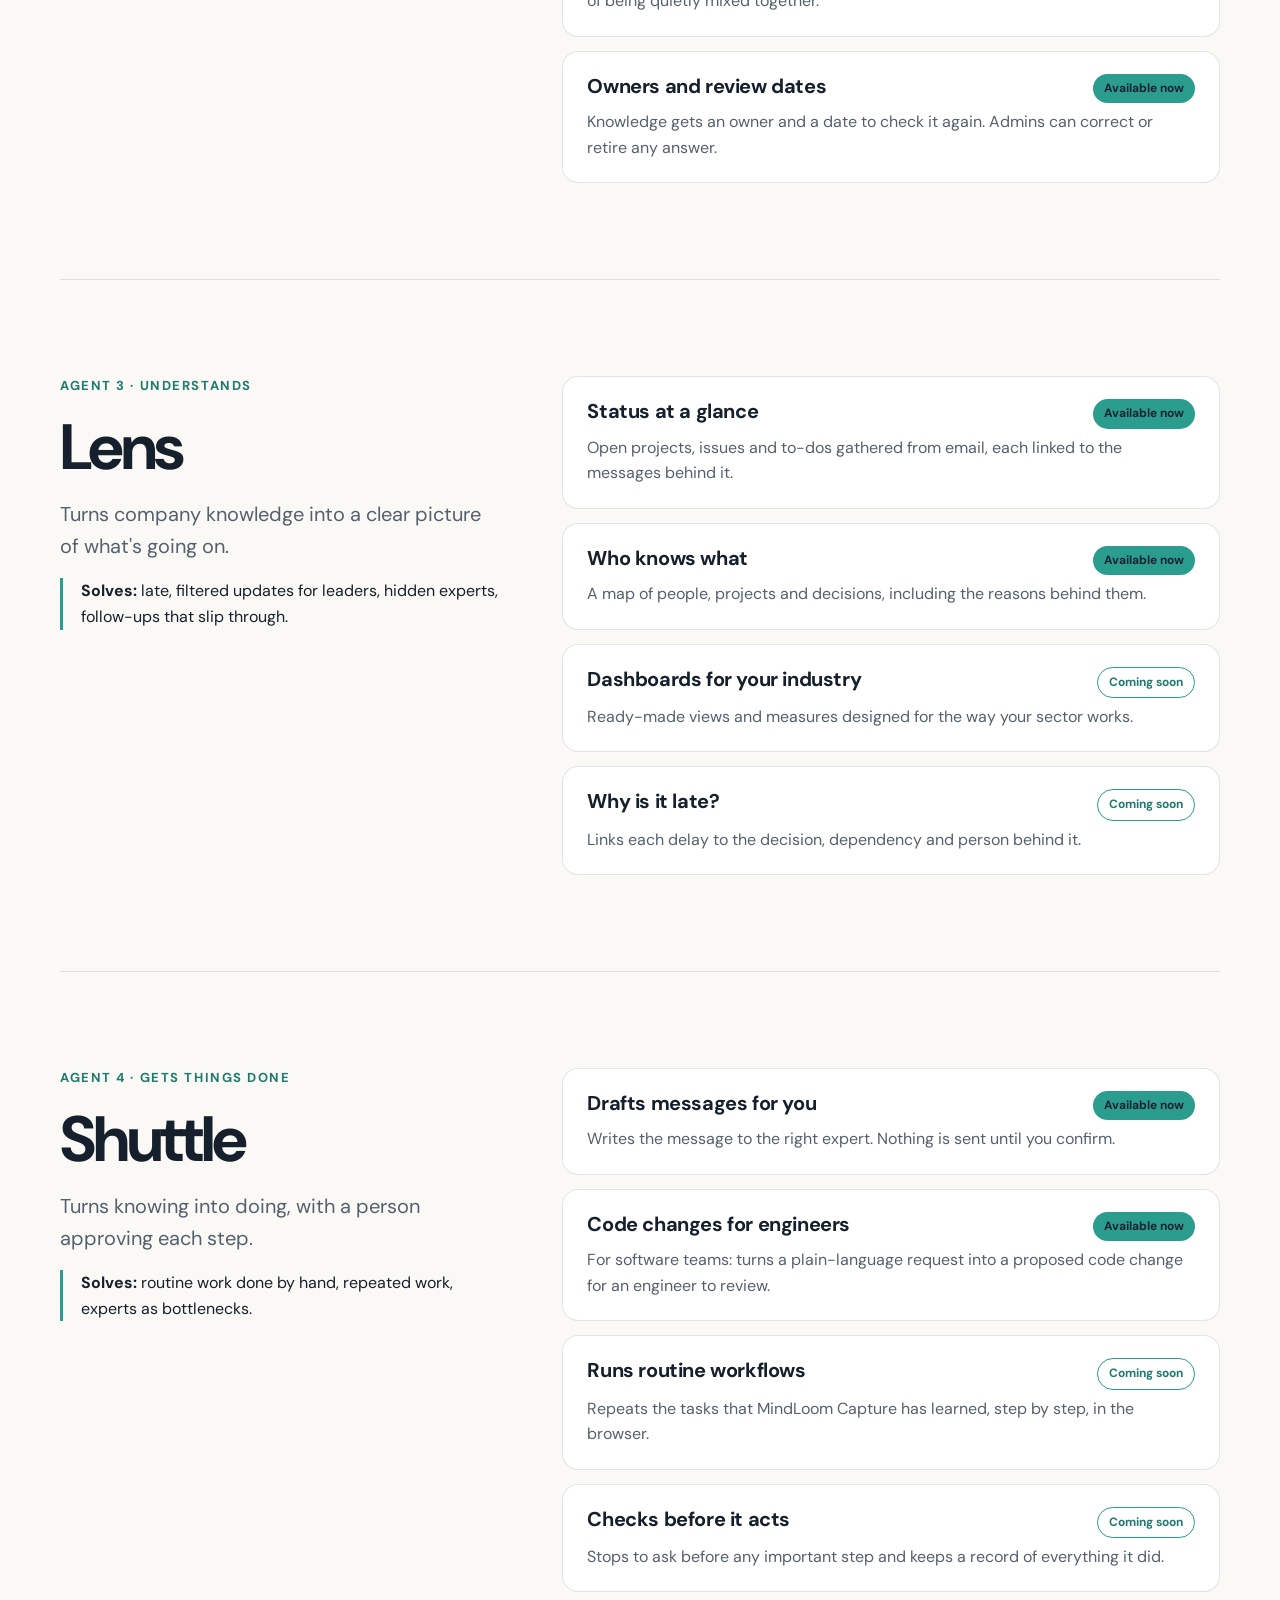
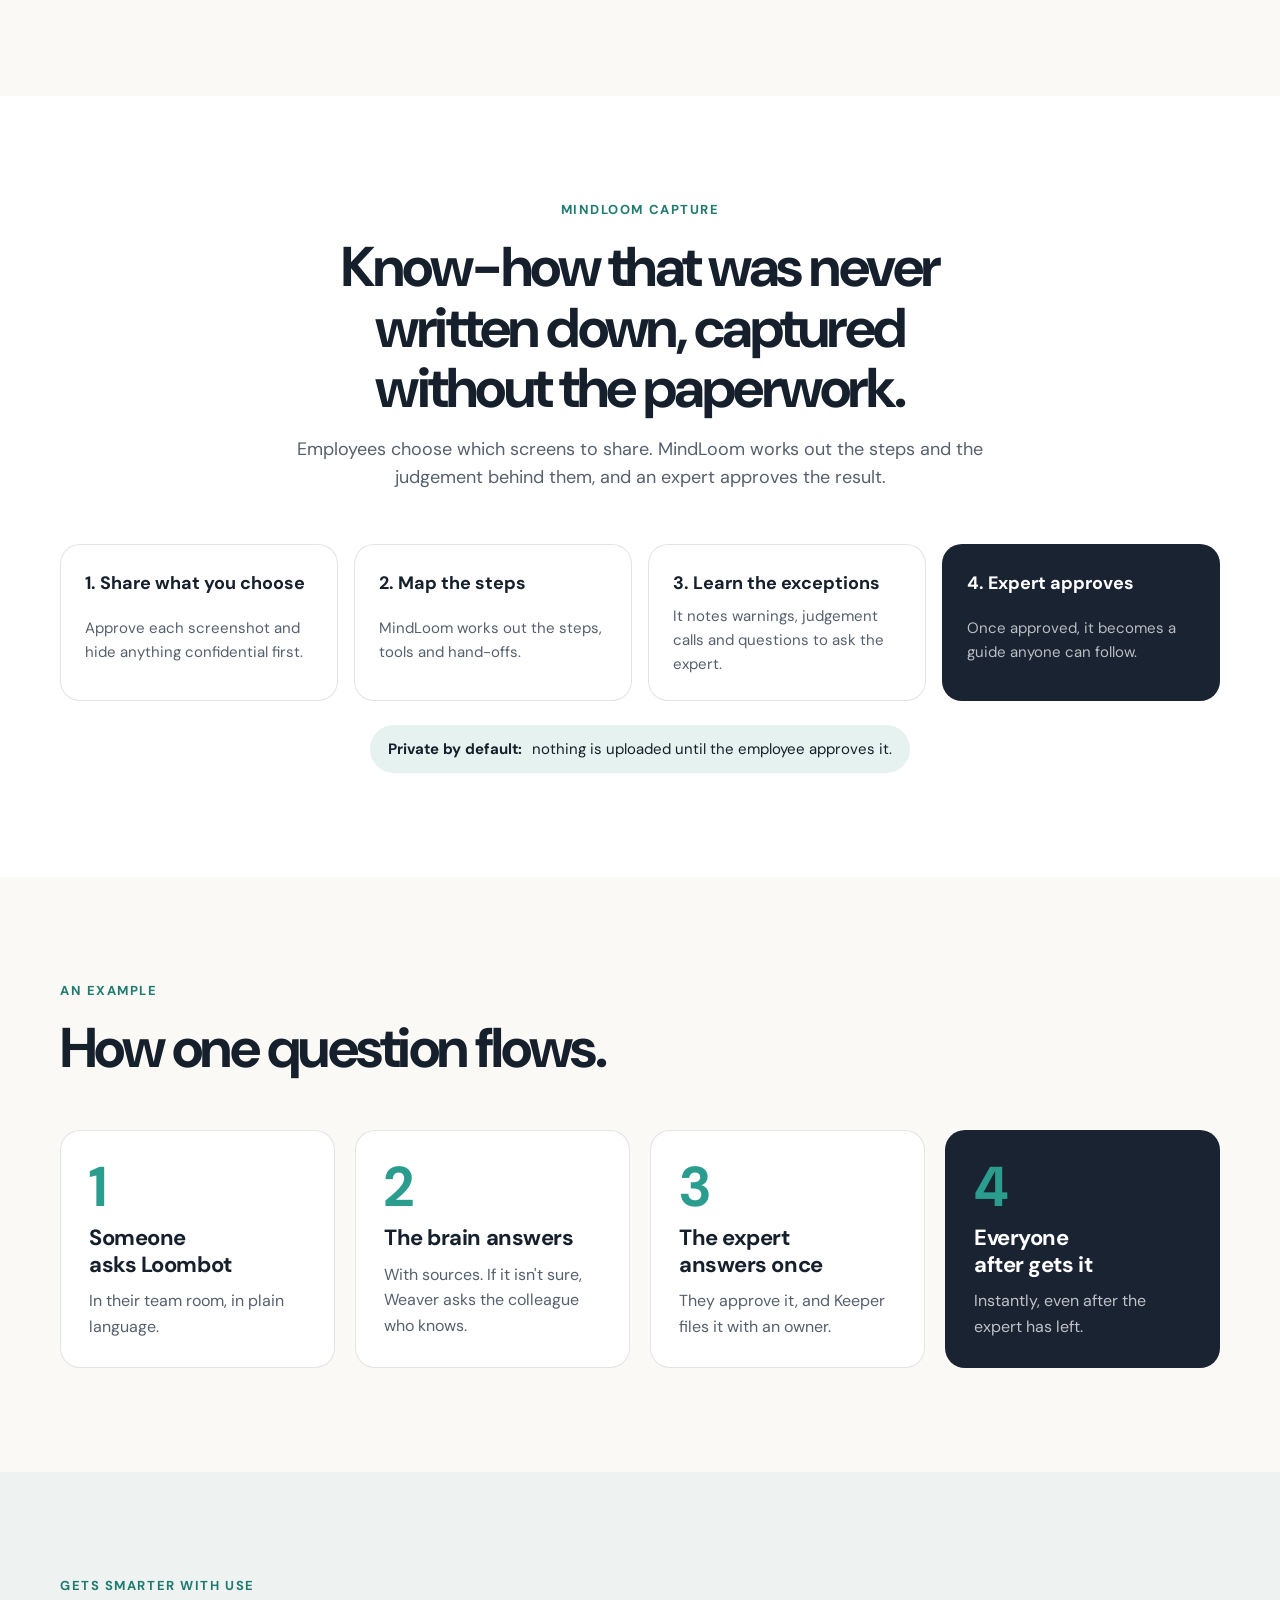
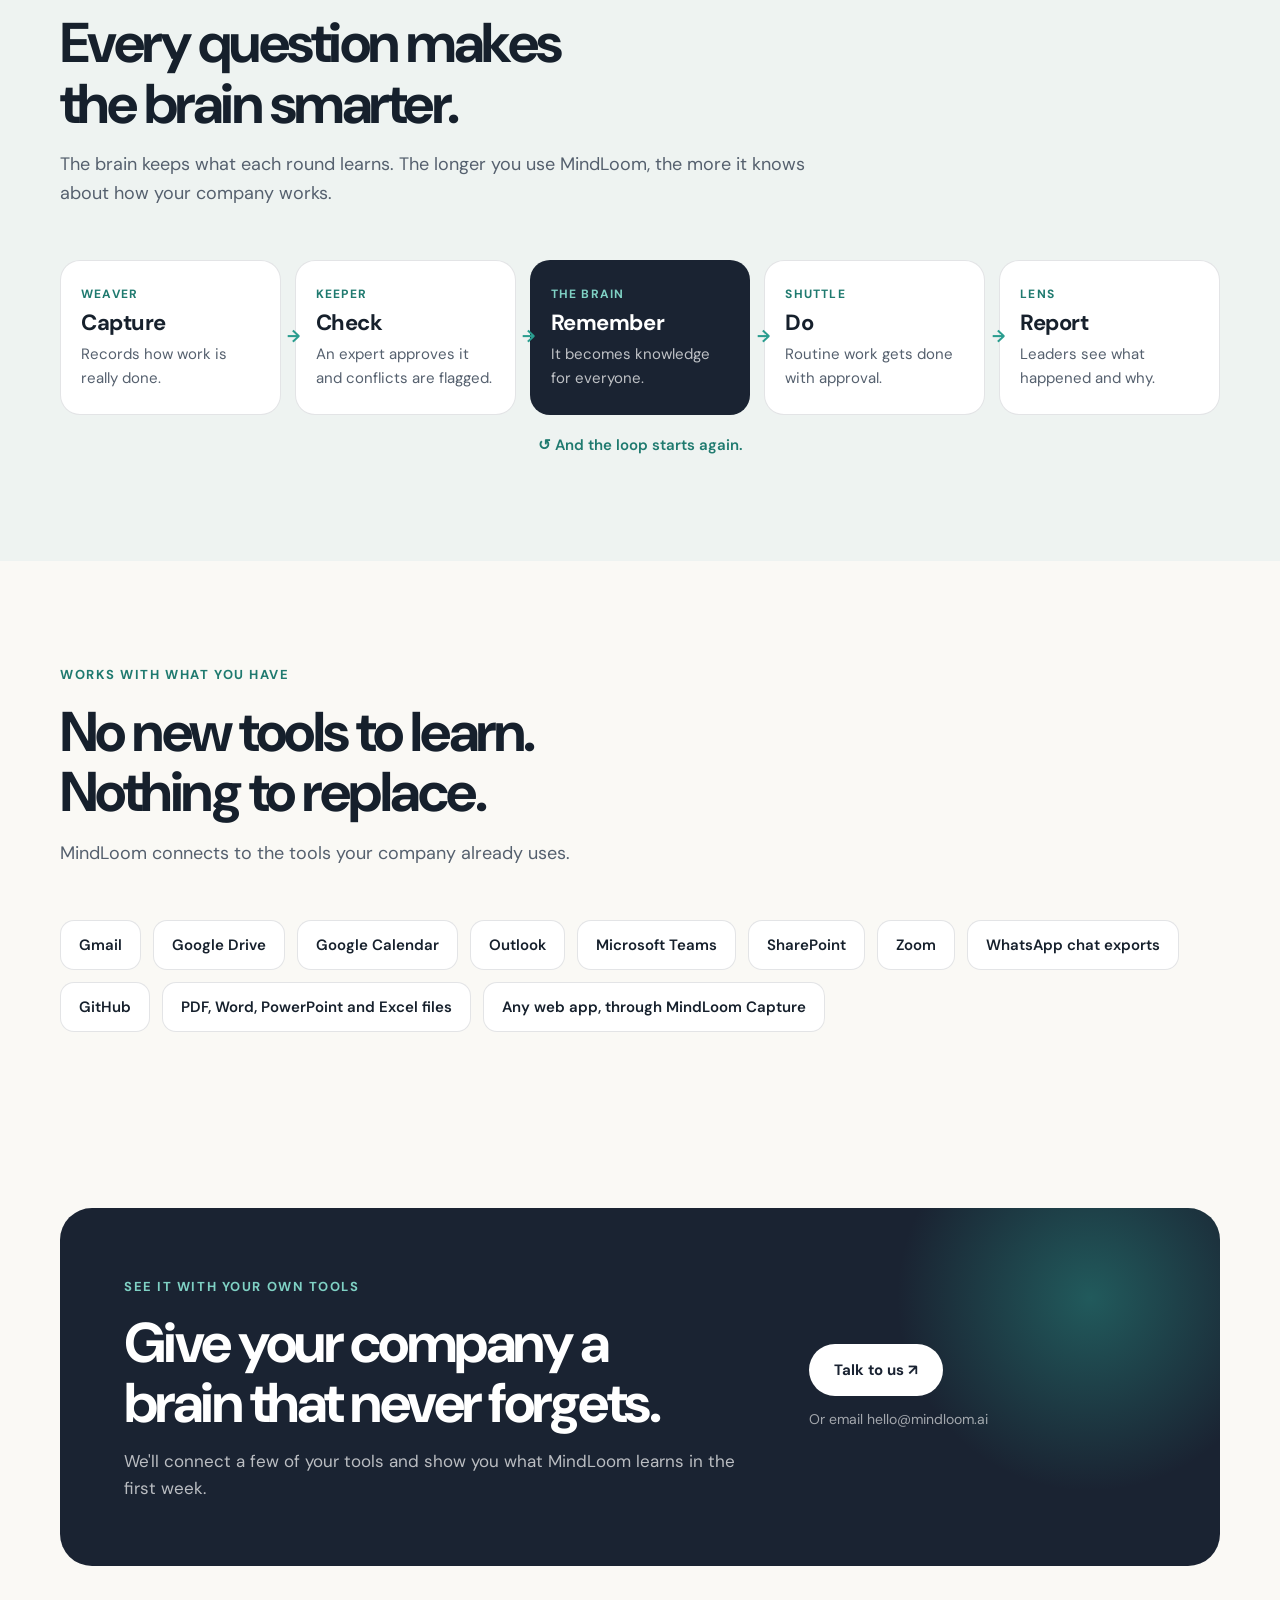
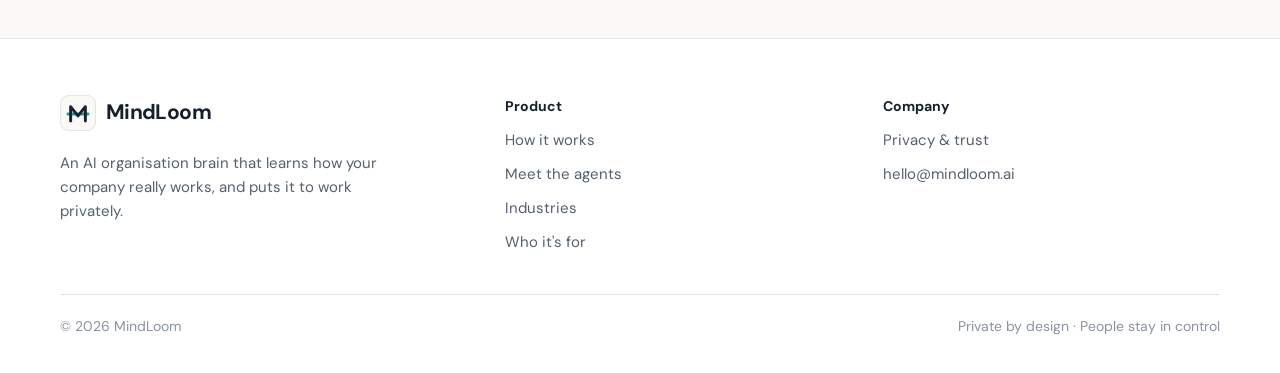
==== commit e8eb96d8: "linked to product" ====
--- a/how-it-works.html
+++ b/how-it-works.html
@@ -23,6 +23,7 @@
         <a href="industries.html">Industries</a>
         <a href="who-its-for.html">Who it's for</a>
         <a href="privacy.html">Privacy &amp; trust</a>
+        <a class="button button-small button-join" href="https://app.mindloomai.org">Join Now</a>
       </nav>
       <a class="button button-small button-dark desktop-cta" href="#contact">Talk to us</a>
       <button class="menu-button" type="button" aria-label="Open menu" aria-expanded="false" aria-controls="mobile-menu"><span></span><span></span></button>
@@ -32,6 +33,7 @@
       <a href="industries.html">Industries</a>
       <a href="who-its-for.html">Who it's for</a>
       <a href="privacy.html">Privacy &amp; trust</a>
+      <a class="button button-join" href="https://app.mindloomai.org">Join Now</a>
       <a class="button button-dark" href="#contact">Talk to us</a>
     </nav>
   </header>
--- a/assets/styles.css
+++ b/assets/styles.css
@@ -89,6 +89,10 @@
 .button-dark { background: var(--navy); color: var(--white); }
 .button-light { background: var(--white); color: var(--navy); }
 .button-ghost { border-color: var(--line); color: var(--ink); background: transparent; }
+.button-join { border: 2px solid var(--teal); color: var(--teal-dark); background: var(--teal-wash); box-shadow: 0 8px 20px rgba(42, 157, 143, .14); transition: transform .2s, box-shadow .2s, background .2s, color .2s, border-color .2s; }
+.button-join:hover { background: var(--teal-dark); border-color: var(--teal-dark); color: var(--white); box-shadow: 0 12px 26px rgba(31, 122, 111, .28); }
+.desktop-nav a.button-join { color: var(--teal-dark); font-size: 14px; font-weight: 700; }
+.desktop-nav a.button-join:hover { color: var(--white); }
 .text-link { display: inline-flex; align-items: center; gap: 8px; font-weight: 700; font-size: 15px; color: var(--teal-dark); text-decoration: none; }
 .text-link:hover { text-decoration: underline; }
 .on-dark .text-link, .bg-navy .text-link { color: var(--teal-light); }
@@ -313,10 +317,8 @@
 .footer-meta { margin-top: 40px; padding-top: 20px; border-top: 1px solid var(--line); display: flex; flex-wrap: wrap; justify-content: space-between; gap: 12px; color: var(--soft); font-size: 14px; }
 
 /* Industry pages */
-a.industry-card { text-decoration: none; transition: transform .2s, box-shadow .2s; }
-a.industry-card:hover { transform: translateY(-3px); box-shadow: var(--shadow); }
 .industry-card .industry-who { color: var(--soft); font-size: 14px; margin-top: -6px; }
-.industry-card .text-link { margin-top: 6px; }
+.industry-card .pill { justify-self: start; margin-top: 4px; }
 .agent-tag { display: inline-block; font-size: 12px; font-weight: 700; letter-spacing: .1em; text-transform: uppercase; color: var(--teal-dark); margin-bottom: 4px; }
 .small-note { margin-top: 24px; color: var(--muted); font-size: 15px; }
 .example-label { font-size: 12px; font-weight: 700; letter-spacing: .12em; text-transform: uppercase; color: var(--soft); }
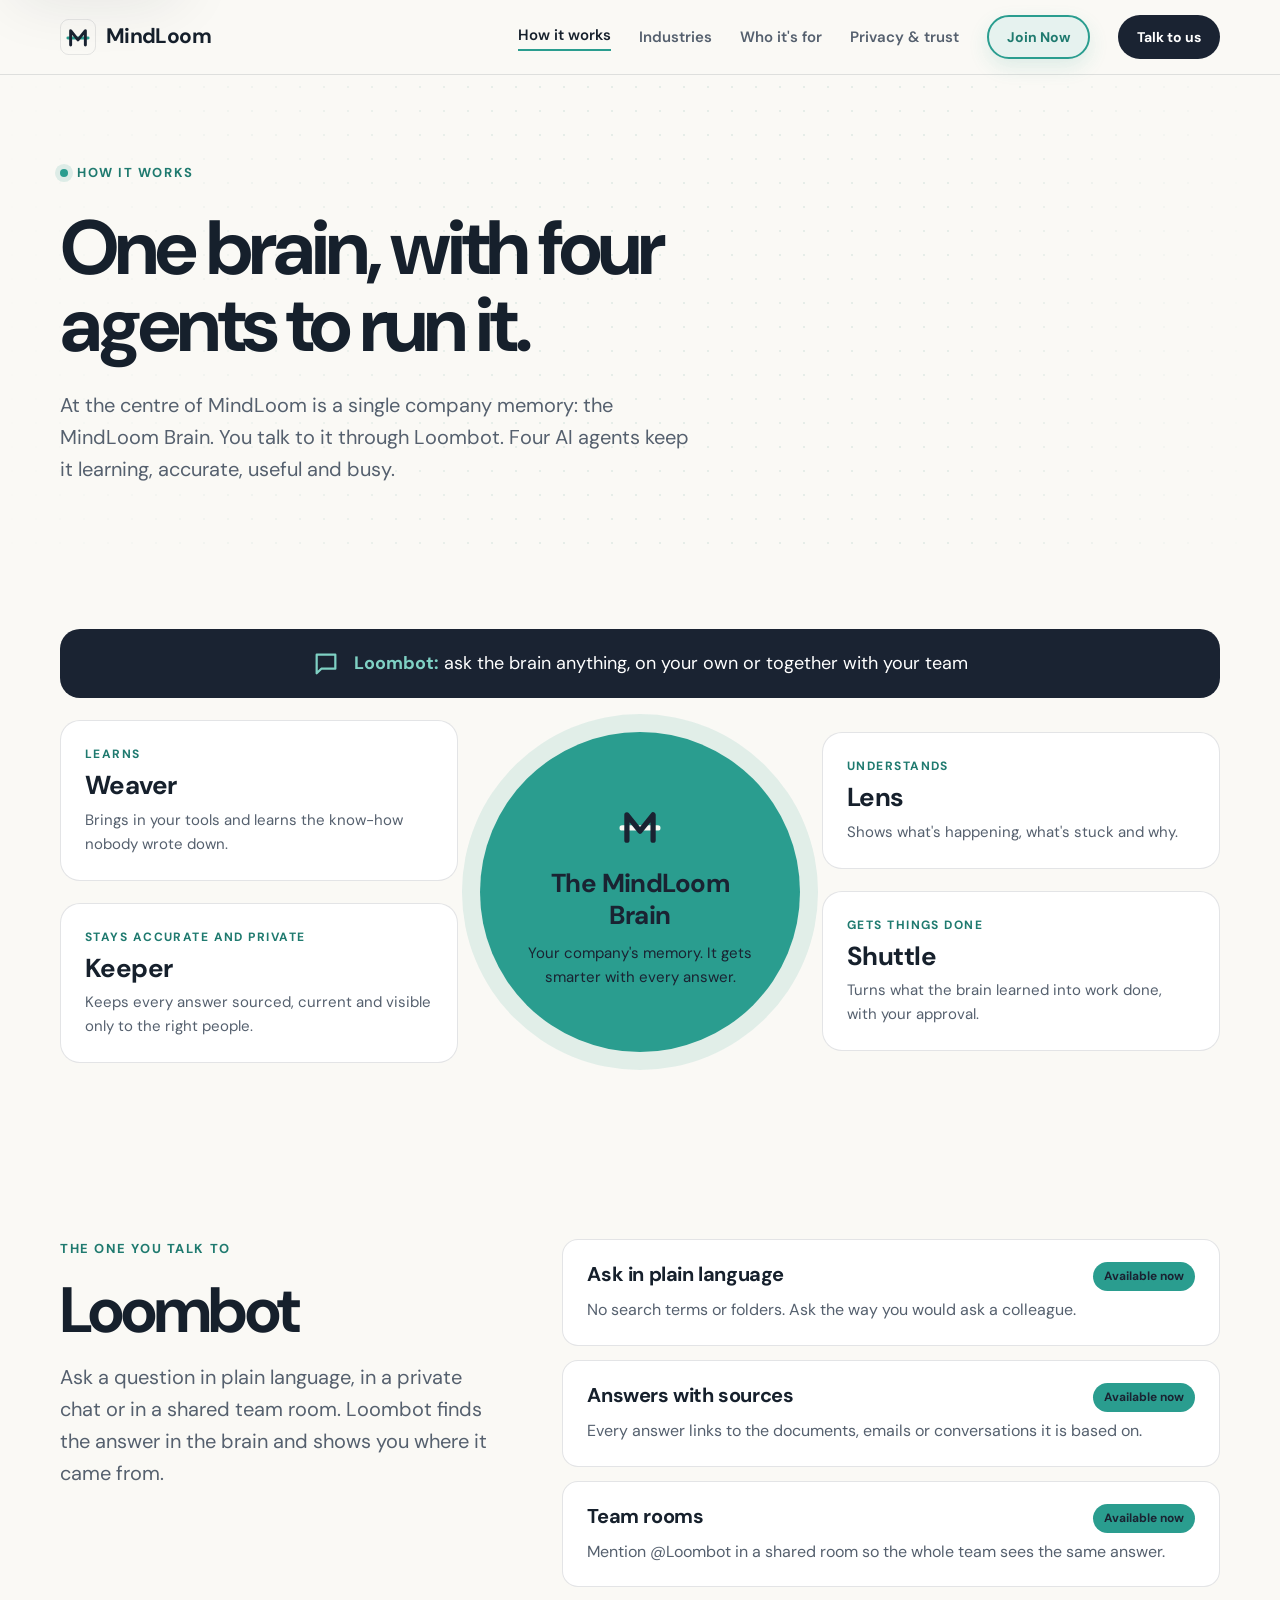
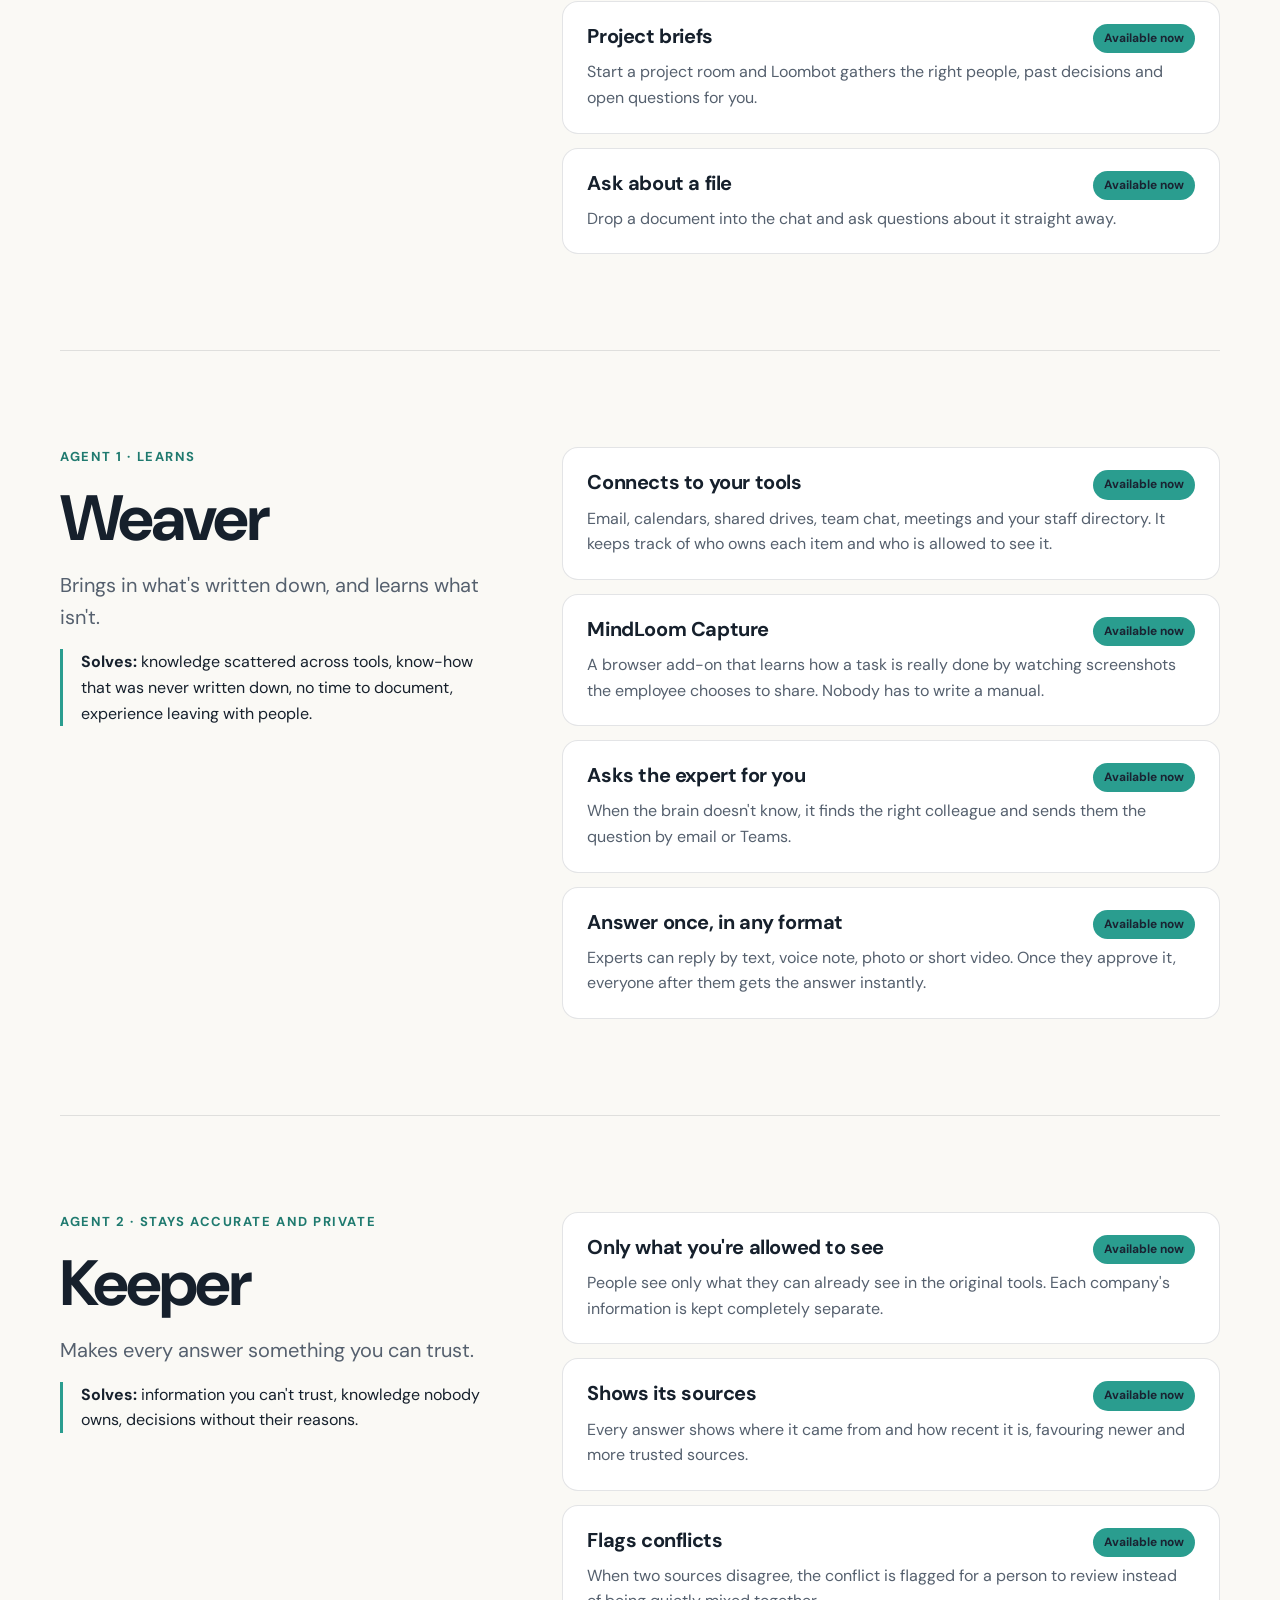
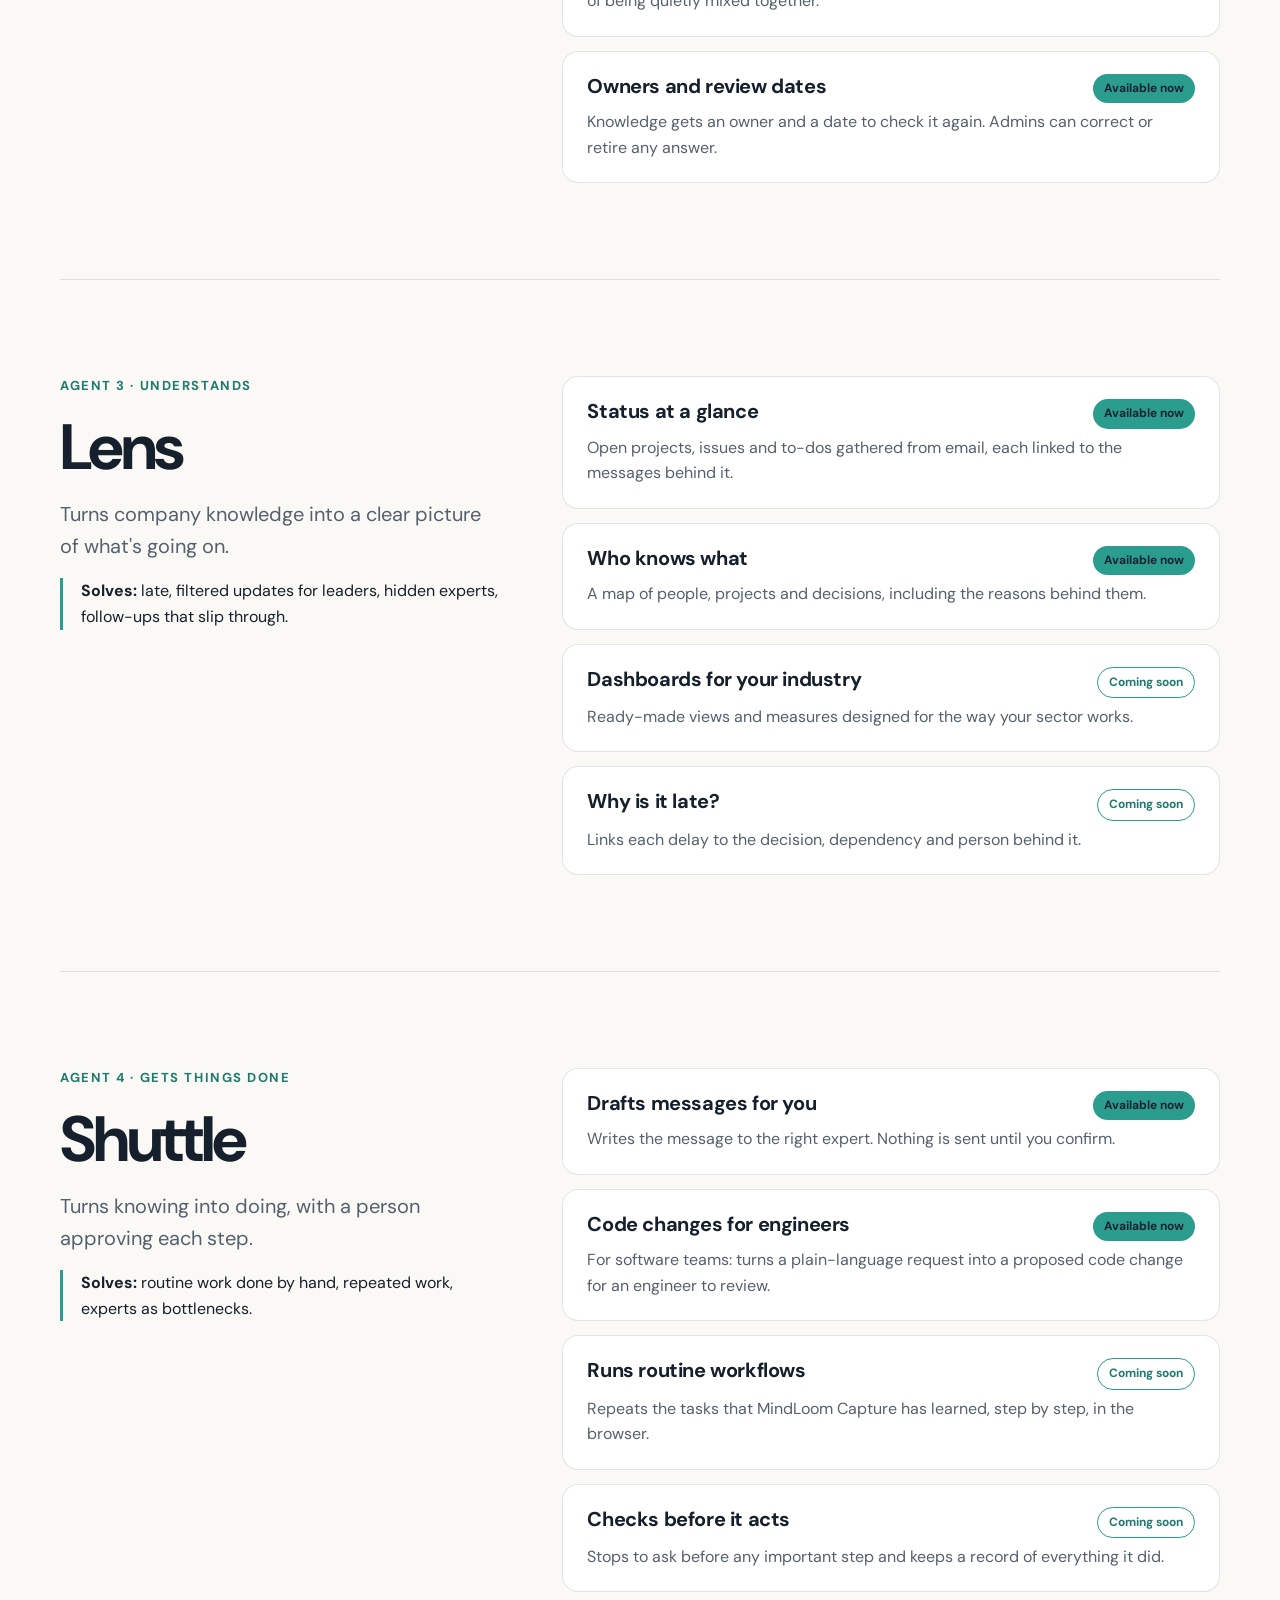
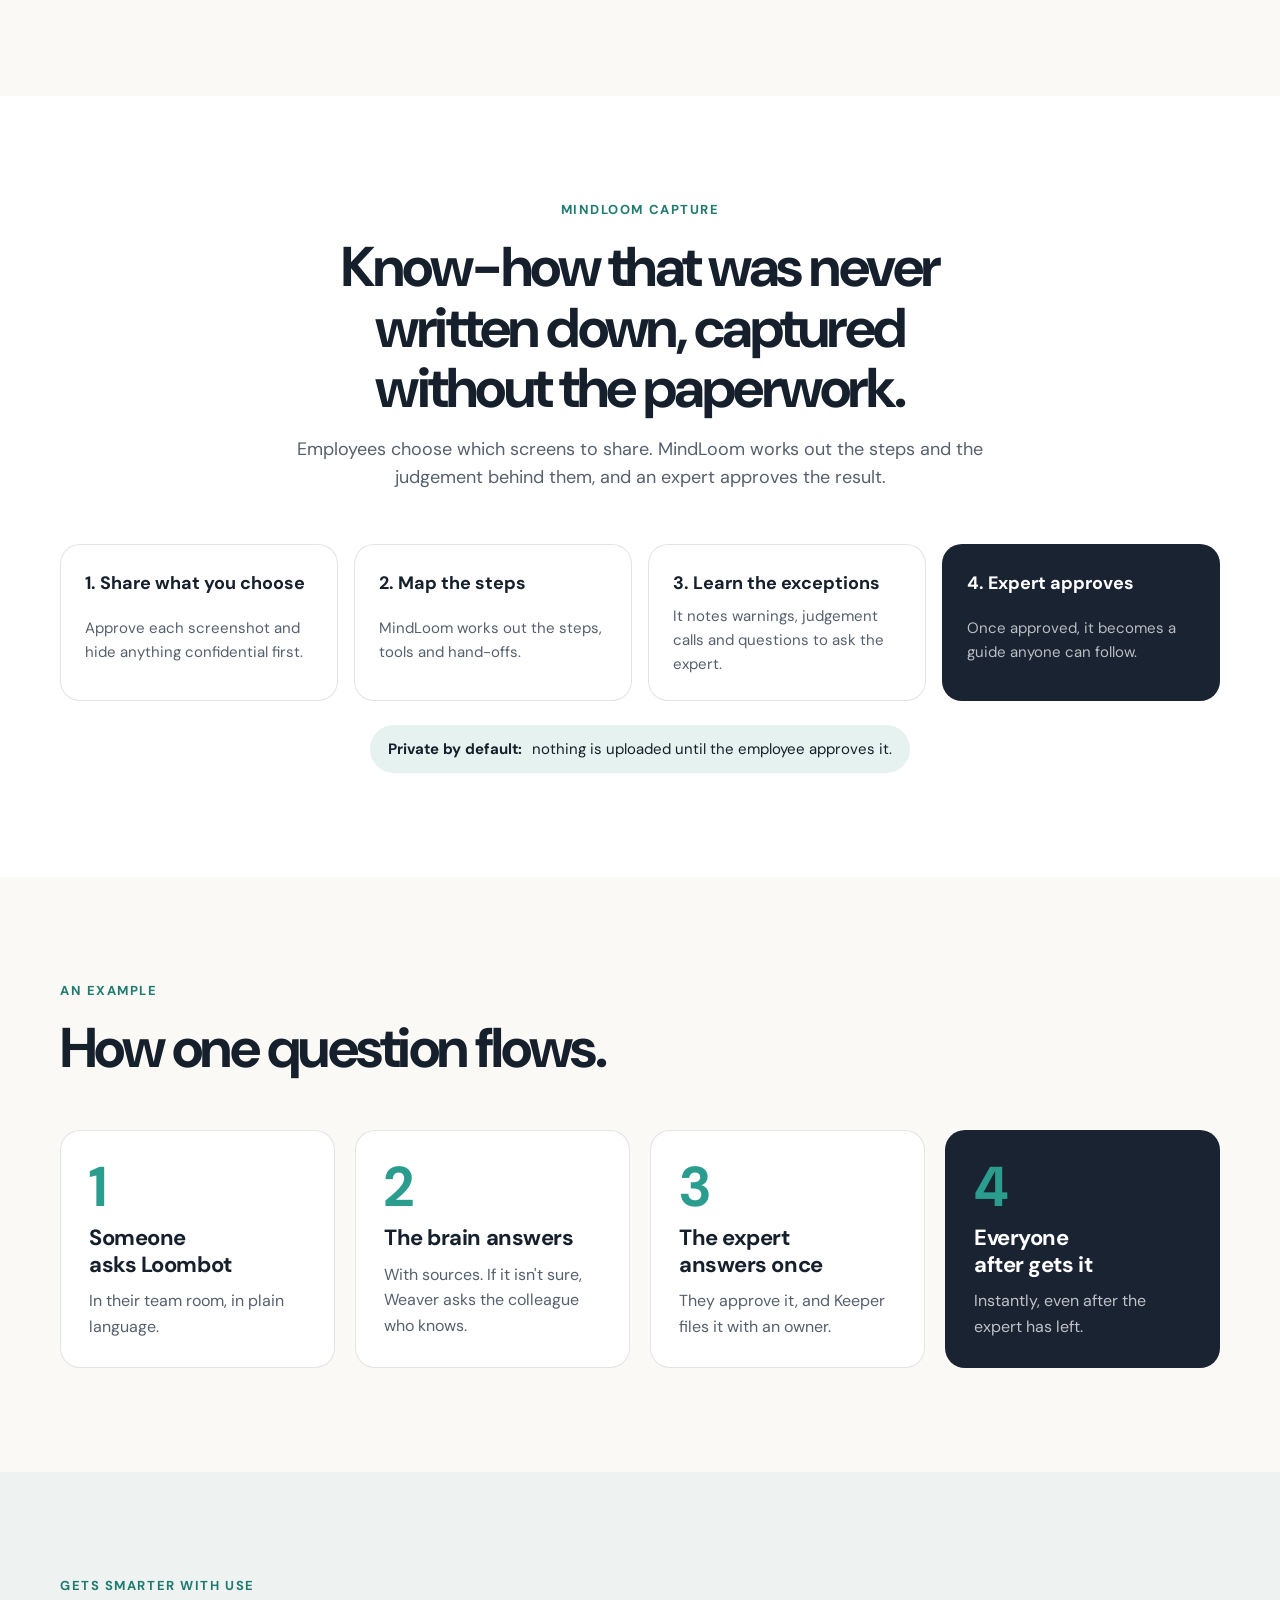
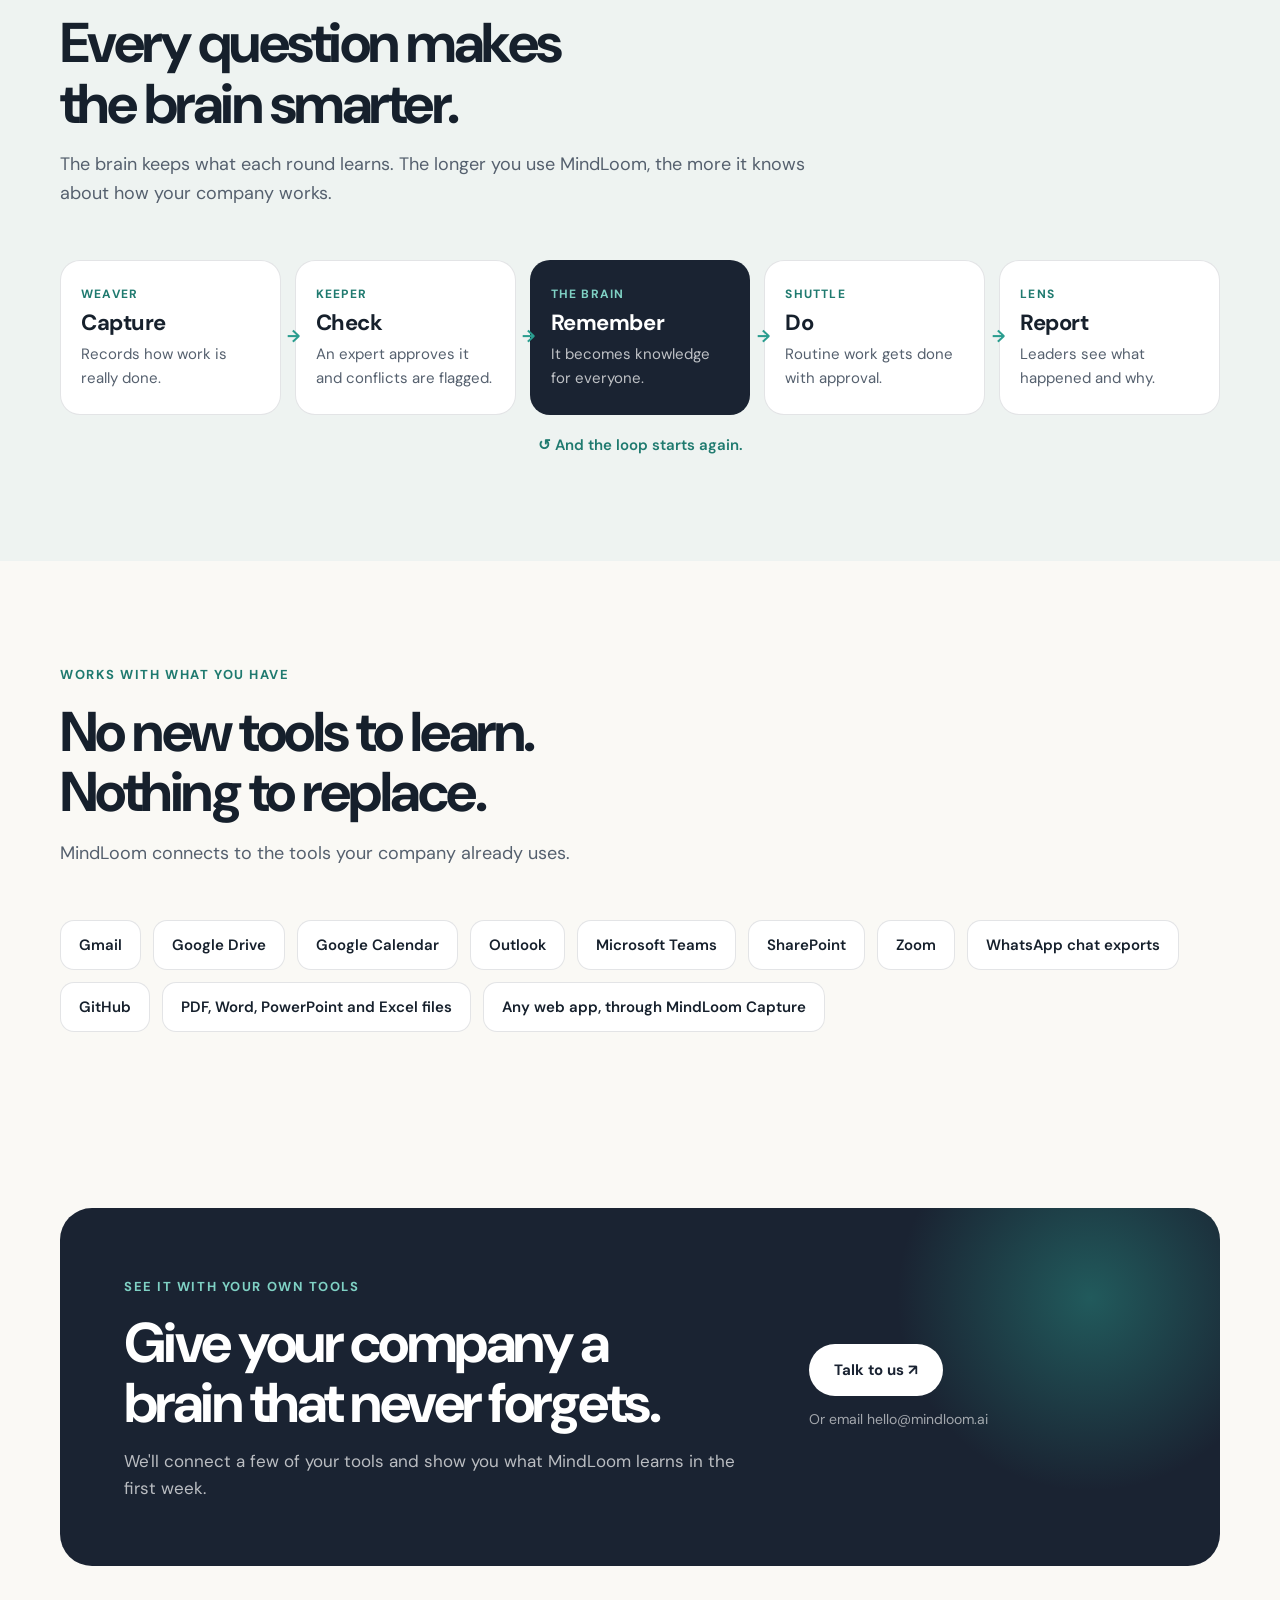
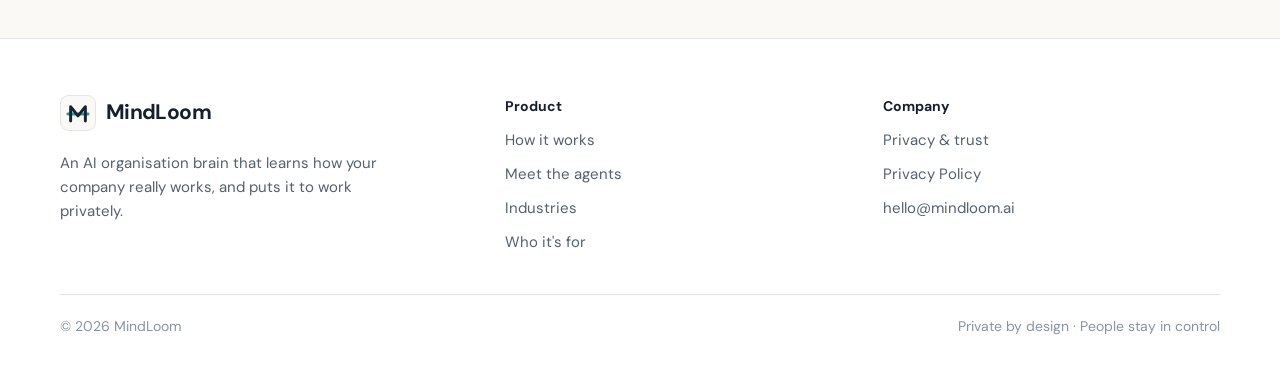
==== commit c3546dae: "Add a public privacy policy for Google API verification. Co-authored-by: Cursor <cursoragent@cursor." ====
--- a/how-it-works.html
+++ b/how-it-works.html
@@ -243,7 +243,7 @@
       <div class="footer-grid">
         <div><a class="brand" href="index.html"><img class="brand-mark" src="assets/logo.svg" alt="" width="36" height="36" /><span>MindLoom</span></a><p>An AI organisation brain that learns how your company really works, and puts it to work privately.</p></div>
         <div class="footer-links"><b>Product</b><a href="how-it-works.html">How it works</a><a href="how-it-works.html#agents">Meet the agents</a><a href="industries.html">Industries</a><a href="who-its-for.html">Who it's for</a></div>
-        <div class="footer-links"><b>Company</b><a href="privacy.html">Privacy &amp; trust</a><a href="mailto:hello@mindloom.ai">hello@mindloom.ai</a></div>
+        <div class="footer-links"><b>Company</b><a href="privacy.html">Privacy &amp; trust</a><a href="privacy-policy.html">Privacy Policy</a><a href="mailto:hello@mindloom.ai">hello@mindloom.ai</a></div>
       </div>
       <div class="footer-meta"><span>© <span data-year></span> MindLoom</span><span>Private by design · People stay in control</span></div>
     </div>
--- a/assets/styles.css
+++ b/assets/styles.css
@@ -316,6 +316,29 @@
 .footer-links a:hover { color: var(--ink); }
 .footer-meta { margin-top: 40px; padding-top: 20px; border-top: 1px solid var(--line); display: flex; flex-wrap: wrap; justify-content: space-between; gap: 12px; color: var(--soft); font-size: 14px; }
 
+/* Privacy policy */
+.policy { padding: 56px 0 96px; }
+.policy-doc { max-width: 800px; }
+.policy-doc h1 { font-size: clamp(40px, 5vw, 64px); margin-bottom: 12px; }
+.policy-updated { color: var(--muted); font-size: 15px; margin-bottom: 8px; }
+.policy-doc .lead { margin-bottom: 28px; }
+.policy-toc { display: flex; flex-wrap: wrap; gap: 8px 16px; margin: 0 0 12px; padding: 0; list-style: none; }
+.policy-toc a { color: var(--teal-dark); font-size: 14px; font-weight: 600; }
+.policy-doc h2 { font-size: clamp(26px, 3vw, 34px); margin: 48px 0 12px; scroll-margin-top: 96px; }
+.policy-doc h3 { font-size: 18px; margin: 28px 0 8px; }
+.policy-doc p + p, .policy-doc ul + p, .policy-doc p + ul, .policy-doc ol + p { margin-top: 12px; }
+.policy-doc ul, .policy-doc ol { margin: 12px 0 0; padding-left: 22px; }
+.policy-doc li + li { margin-top: 8px; }
+.policy-doc a { color: var(--teal-dark); }
+.policy-callout { background: var(--teal-wash); border: 1px solid rgba(42, 157, 143, .35); border-radius: 16px; padding: 16px 18px; margin-top: 16px; }
+.policy-table-wrap { overflow-x: auto; margin-top: 16px; border: 1px solid var(--line); border-radius: 16px; background: var(--white); }
+.policy-doc table { width: 100%; border-collapse: collapse; font-size: 15px; line-height: 1.45; }
+.policy-doc th, .policy-doc td { text-align: left; vertical-align: top; padding: 14px 16px; border-bottom: 1px solid var(--line); }
+.policy-doc tr:last-child td { border-bottom: 0; }
+.policy-doc th { background: var(--mist); font-size: 13px; letter-spacing: .04em; text-transform: uppercase; }
+.policy-doc td code, .policy-doc p code, .policy-doc li code { font-size: .92em; }
+.visually-hidden { position: absolute; width: 1px; height: 1px; padding: 0; margin: -1px; overflow: hidden; clip: rect(0, 0, 0, 0); white-space: nowrap; border: 0; }
+
 /* Industry pages */
 .industry-card .industry-who { color: var(--soft); font-size: 14px; margin-top: -6px; }
 .industry-card .pill { justify-self: start; margin-top: 4px; }
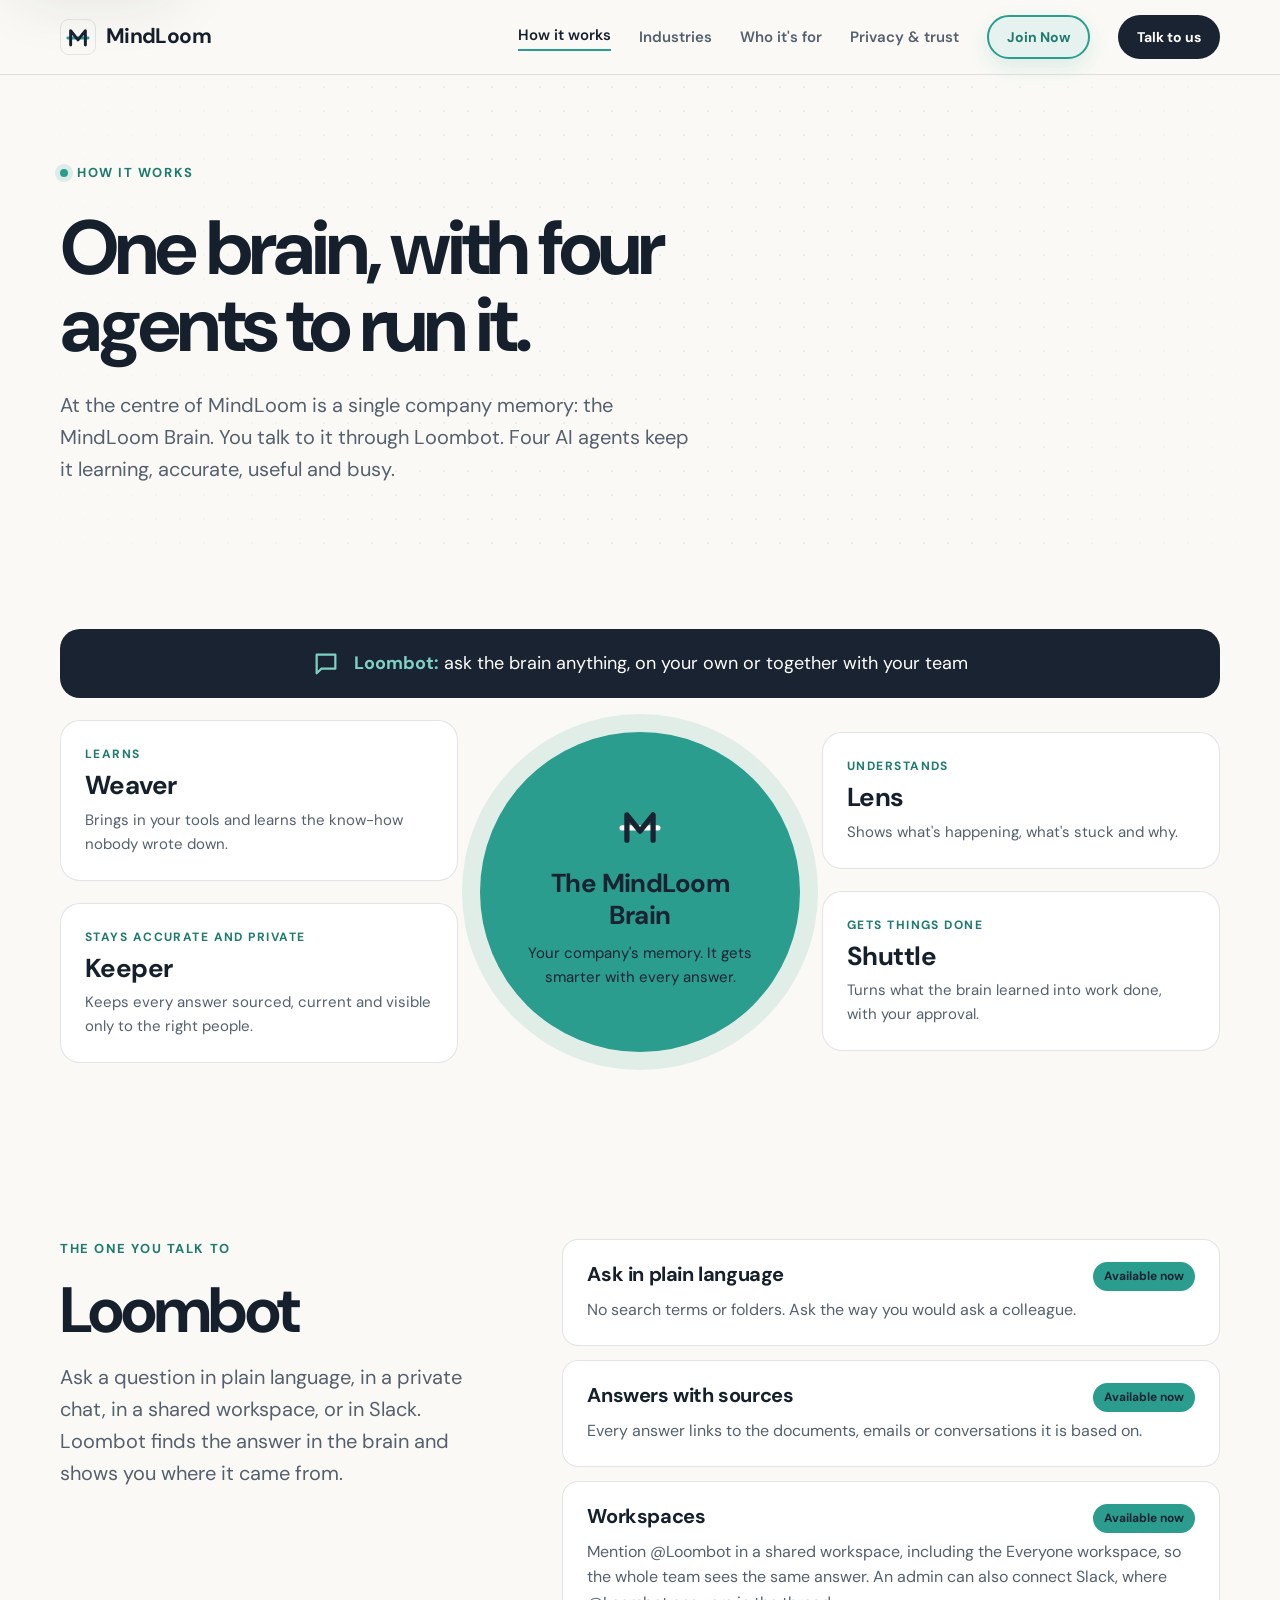
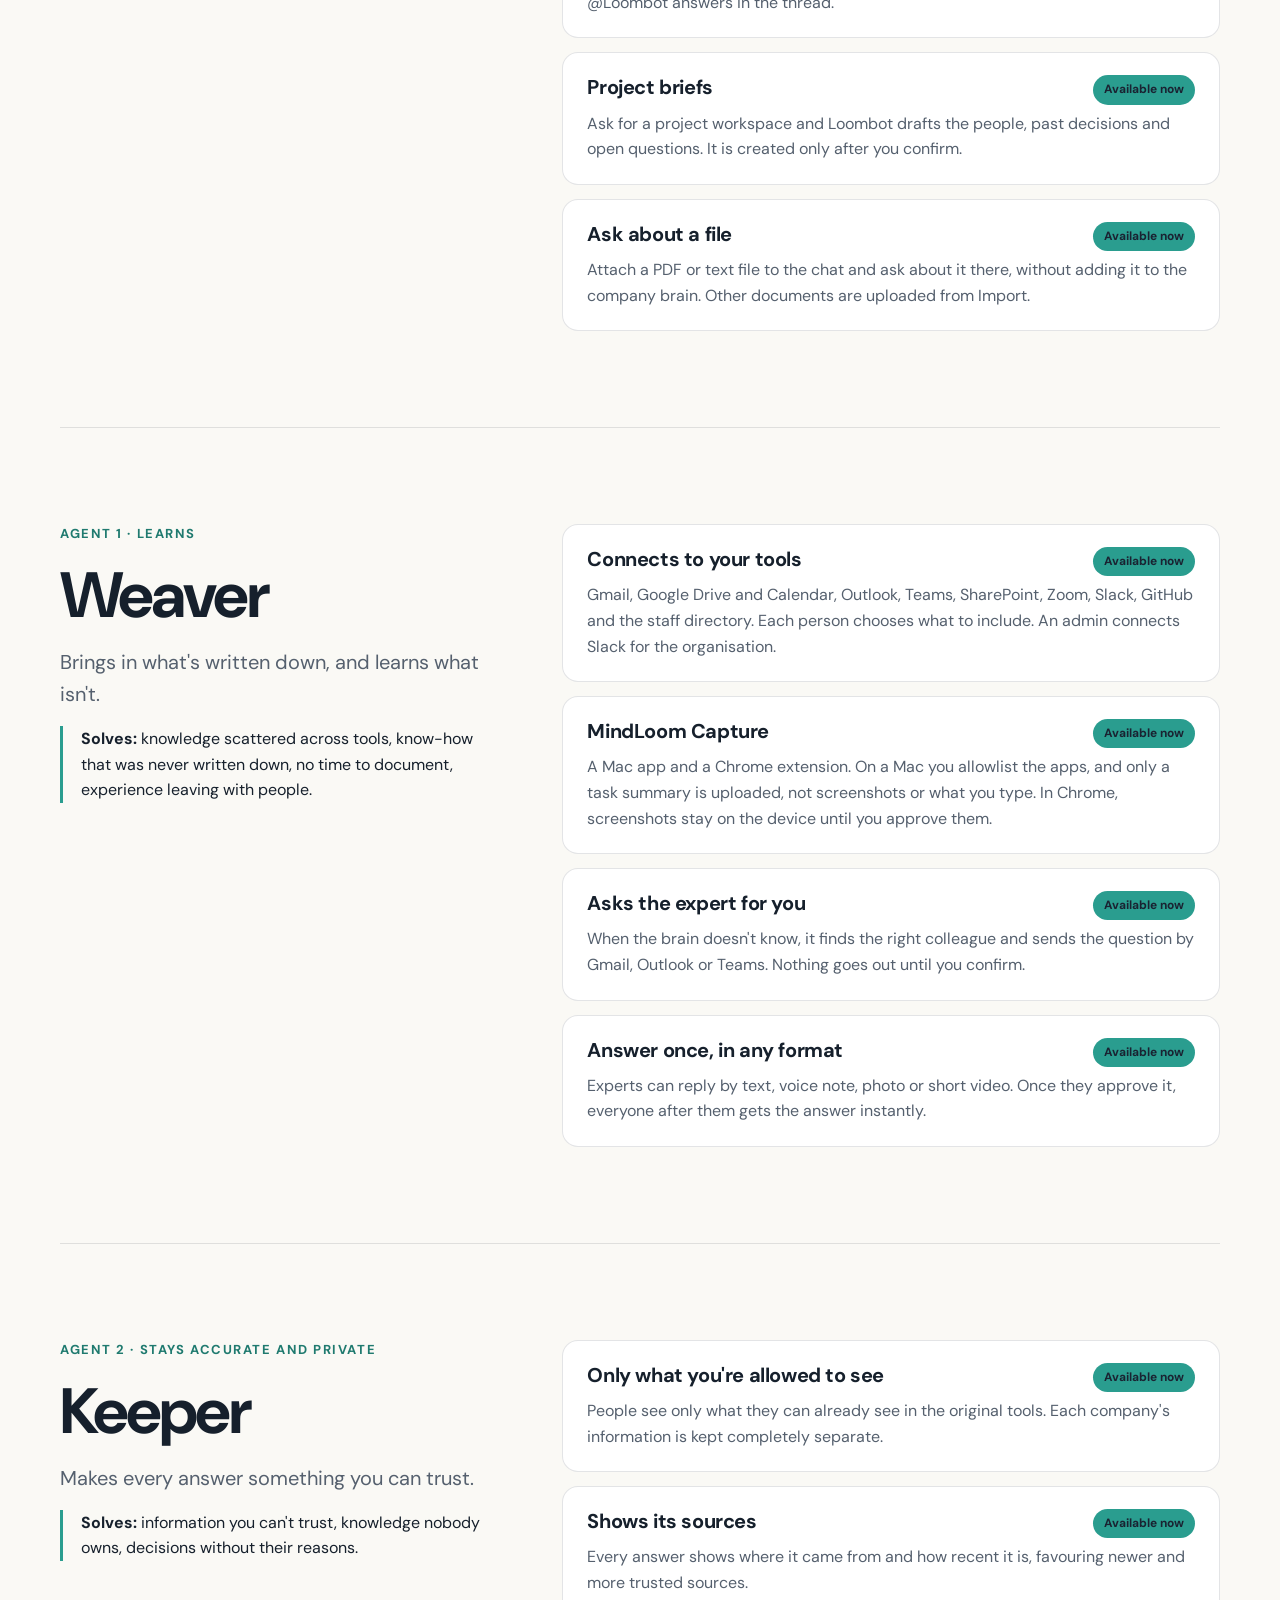
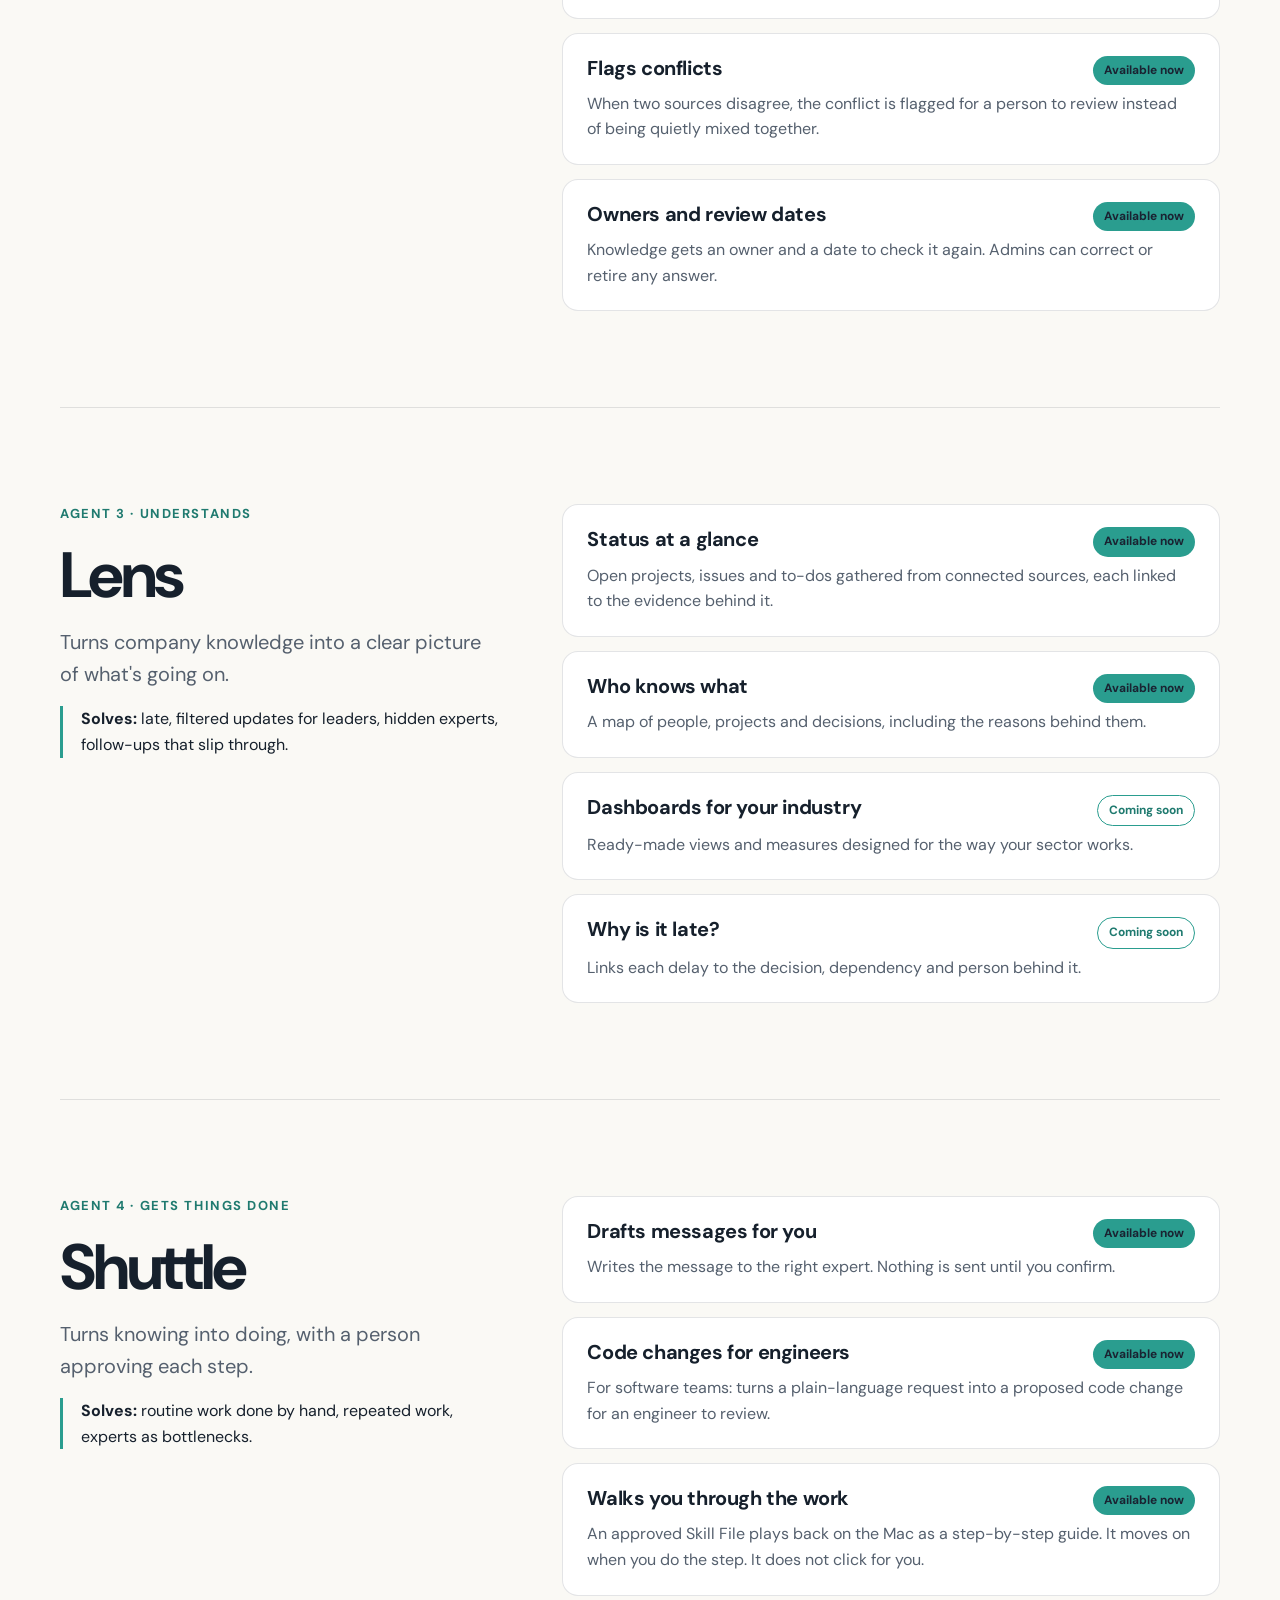
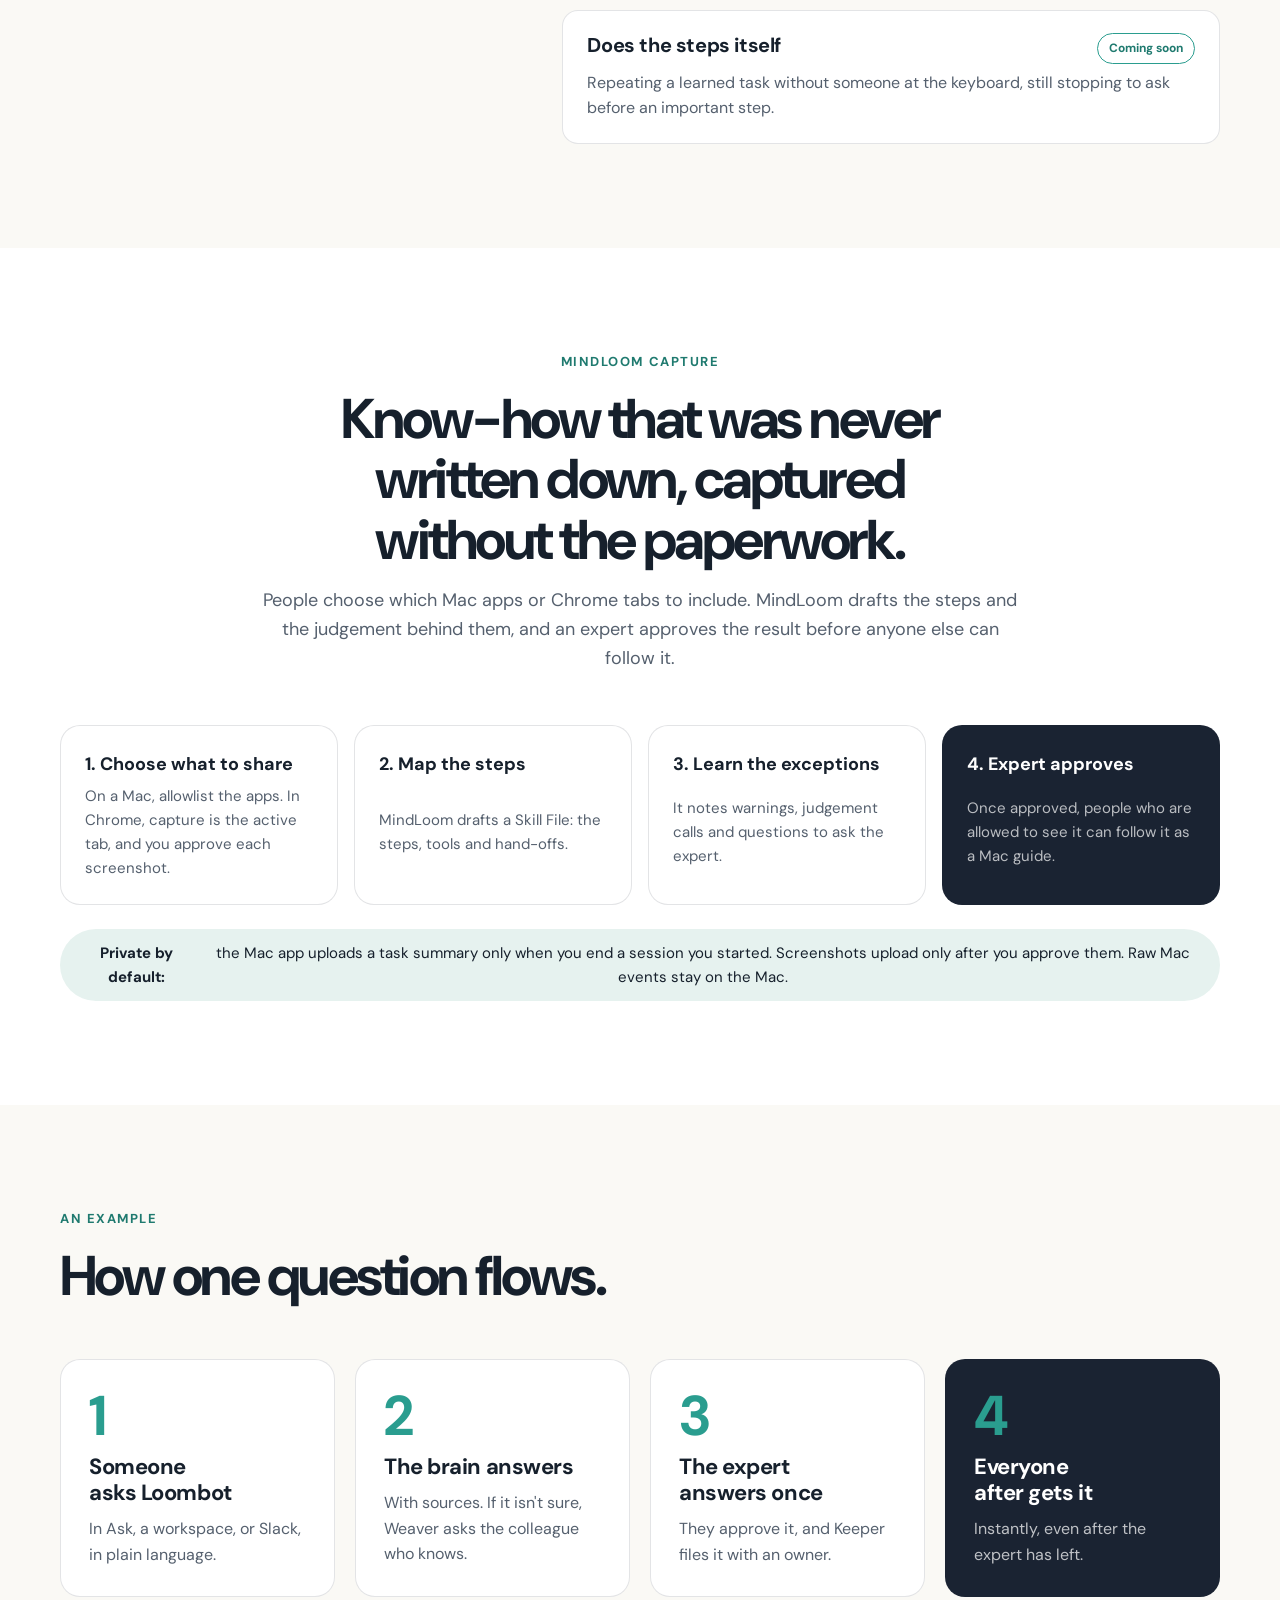
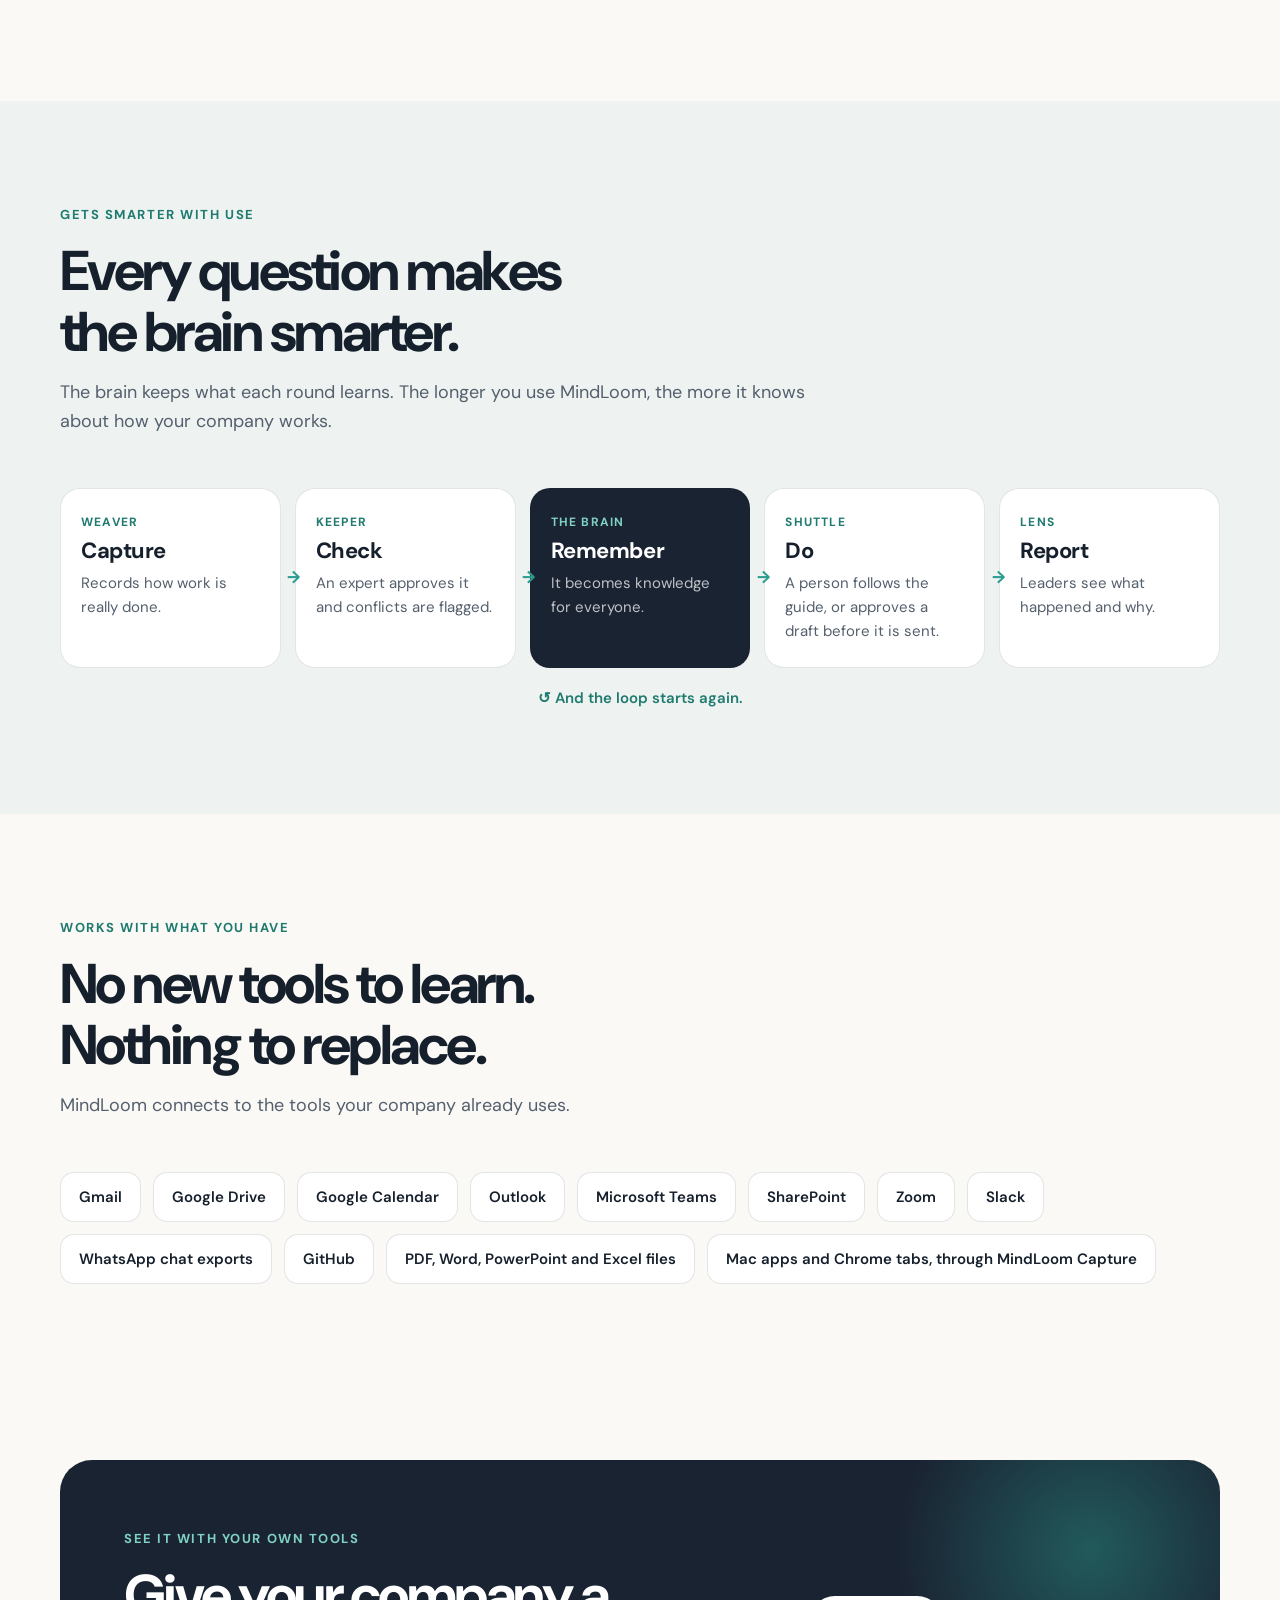
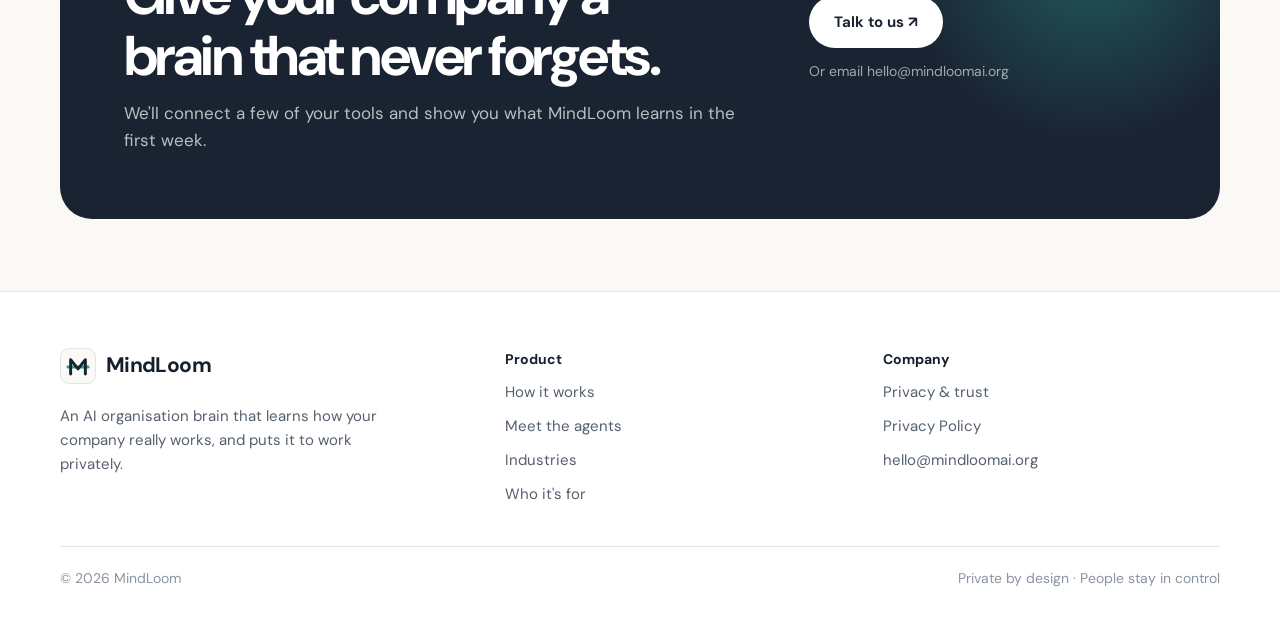
==== commit ef92f011: "updated" ====
--- a/how-it-works.html
+++ b/how-it-works.html
@@ -80,14 +80,14 @@
           <div class="agent-intro">
             <span class="eyebrow">The one you talk to</span>
             <h2>Loombot</h2>
-            <p class="lead">Ask a question in plain language, in a private chat or in a shared team room. Loombot finds the answer in the brain and shows you where it came from.</p>
+            <p class="lead">Ask a question in plain language, in a private chat, in a shared workspace, or in Slack. Loombot finds the answer in the brain and shows you where it came from.</p>
           </div>
           <div class="feature-list reveal">
             <div class="feature"><h3>Ask in plain language</h3><span class="pill pill-live">Available now</span><p>No search terms or folders. Ask the way you would ask a colleague.</p></div>
             <div class="feature"><h3>Answers with sources</h3><span class="pill pill-live">Available now</span><p>Every answer links to the documents, emails or conversations it is based on.</p></div>
-            <div class="feature"><h3>Team rooms</h3><span class="pill pill-live">Available now</span><p>Mention @Loombot in a shared room so the whole team sees the same answer.</p></div>
-            <div class="feature"><h3>Project briefs</h3><span class="pill pill-live">Available now</span><p>Start a project room and Loombot gathers the right people, past decisions and open questions for you.</p></div>
-            <div class="feature"><h3>Ask about a file</h3><span class="pill pill-live">Available now</span><p>Drop a document into the chat and ask questions about it straight away.</p></div>
+            <div class="feature"><h3>Workspaces</h3><span class="pill pill-live">Available now</span><p>Mention @Loombot in a shared workspace, including the Everyone workspace, so the whole team sees the same answer. An admin can also connect Slack, where @Loombot answers in the thread.</p></div>
+            <div class="feature"><h3>Project briefs</h3><span class="pill pill-live">Available now</span><p>Ask for a project workspace and Loombot drafts the people, past decisions and open questions. It is created only after you confirm.</p></div>
+            <div class="feature"><h3>Ask about a file</h3><span class="pill pill-live">Available now</span><p>Attach a PDF or text file to the chat and ask about it there, without adding it to the company brain. Other documents are uploaded from Import.</p></div>
           </div>
         </div>
 
@@ -99,9 +99,9 @@
             <p class="solves"><b>Solves:</b> knowledge scattered across tools, know-how that was never written down, no time to document, experience leaving with people.</p>
           </div>
           <div class="feature-list reveal">
-            <div class="feature"><h3>Connects to your tools</h3><span class="pill pill-live">Available now</span><p>Email, calendars, shared drives, team chat, meetings and your staff directory. It keeps track of who owns each item and who is allowed to see it.</p></div>
-            <div class="feature"><h3>MindLoom Capture</h3><span class="pill pill-live">Available now</span><p>A browser add-on that learns how a task is really done by watching screenshots the employee chooses to share. Nobody has to write a manual.</p></div>
-            <div class="feature"><h3>Asks the expert for you</h3><span class="pill pill-live">Available now</span><p>When the brain doesn't know, it finds the right colleague and sends them the question by email or Teams.</p></div>
+            <div class="feature"><h3>Connects to your tools</h3><span class="pill pill-live">Available now</span><p>Gmail, Google Drive and Calendar, Outlook, Teams, SharePoint, Zoom, Slack, GitHub and the staff directory. Each person chooses what to include. An admin connects Slack for the organisation.</p></div>
+            <div class="feature"><h3>MindLoom Capture</h3><span class="pill pill-live">Available now</span><p>A Mac app and a Chrome extension. On a Mac you allowlist the apps, and only a task summary is uploaded, not screenshots or what you type. In Chrome, screenshots stay on the device until you approve them.</p></div>
+            <div class="feature"><h3>Asks the expert for you</h3><span class="pill pill-live">Available now</span><p>When the brain doesn't know, it finds the right colleague and sends the question by Gmail, Outlook or Teams. Nothing goes out until you confirm.</p></div>
             <div class="feature"><h3>Answer once, in any format</h3><span class="pill pill-live">Available now</span><p>Experts can reply by text, voice note, photo or short video. Once they approve it, everyone after them gets the answer instantly.</p></div>
           </div>
         </div>
@@ -129,7 +129,7 @@
             <p class="solves"><b>Solves:</b> late, filtered updates for leaders, hidden experts, follow-ups that slip through.</p>
           </div>
           <div class="feature-list reveal">
-            <div class="feature"><h3>Status at a glance</h3><span class="pill pill-live">Available now</span><p>Open projects, issues and to-dos gathered from email, each linked to the messages behind it.</p></div>
+            <div class="feature"><h3>Status at a glance</h3><span class="pill pill-live">Available now</span><p>Open projects, issues and to-dos gathered from connected sources, each linked to the evidence behind it.</p></div>
             <div class="feature"><h3>Who knows what</h3><span class="pill pill-live">Available now</span><p>A map of people, projects and decisions, including the reasons behind them.</p></div>
             <div class="feature"><h3>Dashboards for your industry</h3><span class="pill pill-soon">Coming soon</span><p>Ready-made views and measures designed for the way your sector works.</p></div>
             <div class="feature"><h3>Why is it late?</h3><span class="pill pill-soon">Coming soon</span><p>Links each delay to the decision, dependency and person behind it.</p></div>
@@ -146,8 +146,8 @@
           <div class="feature-list reveal">
             <div class="feature"><h3>Drafts messages for you</h3><span class="pill pill-live">Available now</span><p>Writes the message to the right expert. Nothing is sent until you confirm.</p></div>
             <div class="feature"><h3>Code changes for engineers</h3><span class="pill pill-live">Available now</span><p>For software teams: turns a plain-language request into a proposed code change for an engineer to review.</p></div>
-            <div class="feature"><h3>Runs routine workflows</h3><span class="pill pill-soon">Coming soon</span><p>Repeats the tasks that MindLoom Capture has learned, step by step, in the browser.</p></div>
-            <div class="feature"><h3>Checks before it acts</h3><span class="pill pill-soon">Coming soon</span><p>Stops to ask before any important step and keeps a record of everything it did.</p></div>
+            <div class="feature"><h3>Walks you through the work</h3><span class="pill pill-live">Available now</span><p>An approved Skill File plays back on the Mac as a step-by-step guide. It moves on when you do the step. It does not click for you.</p></div>
+            <div class="feature"><h3>Does the steps itself</h3><span class="pill pill-soon">Coming soon</span><p>Repeating a learned task without someone at the keyboard, still stopping to ask before an important step.</p></div>
           </div>
         </div>
       </div>
@@ -159,15 +159,15 @@
         <div class="section-head center">
           <span class="eyebrow">MindLoom Capture</span>
           <h2>Know-how that was never written down, captured without the paperwork.</h2>
-          <p>Employees choose which screens to share. MindLoom works out the steps and the judgement behind them, and an expert approves the result.</p>
+          <p>People choose which Mac apps or Chrome tabs to include. MindLoom drafts the steps and the judgement behind them, and an expert approves the result before anyone else can follow it.</p>
         </div>
         <div class="capture reveal">
-          <div><b>1. Share what you choose</b><span>Approve each screenshot and hide anything confidential first.</span></div>
-          <div><b>2. Map the steps</b><span>MindLoom works out the steps, tools and hand-offs.</span></div>
+          <div><b>1. Choose what to share</b><span>On a Mac, allowlist the apps. In Chrome, capture is the active tab, and you approve each screenshot.</span></div>
+          <div><b>2. Map the steps</b><span>MindLoom drafts a Skill File: the steps, tools and hand-offs.</span></div>
           <div><b>3. Learn the exceptions</b><span>It notes warnings, judgement calls and questions to ask the expert.</span></div>
-          <div><b>4. Expert approves</b><span>Once approved, it becomes a guide anyone can follow.</span></div>
-        </div>
-        <p style="text-align:center"><span class="note"><b>Private by default:</b> nothing is uploaded until the employee approves it.</span></p>
+          <div><b>4. Expert approves</b><span>Once approved, people who are allowed to see it can follow it as a Mac guide.</span></div>
+        </div>
+        <p style="text-align:center"><span class="note"><b>Private by default:</b> the Mac app uploads a task summary only when you end a session you started. Screenshots upload only after you approve them. Raw Mac events stay on the Mac.</span></p>
       </div>
     </section>
 
@@ -179,7 +179,7 @@
           <h2>How one question flows.</h2>
         </div>
         <div class="flow reveal">
-          <div class="flow-step"><span class="num">1</span><h3>Someone asks Loombot</h3><p>In their team room, in plain language.</p></div>
+          <div class="flow-step"><span class="num">1</span><h3>Someone asks Loombot</h3><p>In Ask, a workspace, or Slack, in plain language.</p></div>
           <div class="flow-step"><span class="num">2</span><h3>The brain answers</h3><p>With sources. If it isn't sure, Weaver asks the colleague who knows.</p></div>
           <div class="flow-step"><span class="num">3</span><h3>The expert answers once</h3><p>They approve it, and Keeper files it with an owner.</p></div>
           <div class="flow-step dark"><span class="num">4</span><h3>Everyone after gets it</h3><p>Instantly, even after the expert has left.</p></div>
@@ -199,7 +199,7 @@
           <div class="loop-step"><span class="who">Weaver</span><h3>Capture</h3><p>Records how work is really done.</p></div>
           <div class="loop-step"><span class="who">Keeper</span><h3>Check</h3><p>An expert approves it and conflicts are flagged.</p></div>
           <div class="loop-step brain"><span class="who">The Brain</span><h3>Remember</h3><p>It becomes knowledge for everyone.</p></div>
-          <div class="loop-step"><span class="who">Shuttle</span><h3>Do</h3><p>Routine work gets done with approval.</p></div>
+          <div class="loop-step"><span class="who">Shuttle</span><h3>Do</h3><p>A person follows the guide, or approves a draft before it is sent.</p></div>
           <div class="loop-step"><span class="who">Lens</span><h3>Report</h3><p>Leaders see what happened and why.</p></div>
         </div>
         <p class="loop-return">↺ And the loop starts again.</p>
@@ -215,7 +215,7 @@
           <p>MindLoom connects to the tools your company already uses.</p>
         </div>
         <div class="tool-chips reveal">
-          <span>Gmail</span><span>Google Drive</span><span>Google Calendar</span><span>Outlook</span><span>Microsoft Teams</span><span>SharePoint</span><span>Zoom</span><span>WhatsApp chat exports</span><span>GitHub</span><span>PDF, Word, PowerPoint and Excel files</span><span>Any web app, through MindLoom Capture</span>
+          <span>Gmail</span><span>Google Drive</span><span>Google Calendar</span><span>Outlook</span><span>Microsoft Teams</span><span>SharePoint</span><span>Zoom</span><span>Slack</span><span>WhatsApp chat exports</span><span>GitHub</span><span>PDF, Word, PowerPoint and Excel files</span><span>Mac apps and Chrome tabs, through MindLoom Capture</span>
         </div>
       </div>
     </section>
@@ -230,8 +230,8 @@
             <p>We'll connect a few of your tools and show you what MindLoom learns in the first week.</p>
           </div>
           <div class="cta-side">
-            <a class="button button-light" href="mailto:hello@mindloom.ai?subject=MindLoom%20demo">Talk to us ↗</a>
-            <small>Or email hello@mindloom.ai</small>
+            <a class="button button-light" href="mailto:hello@mindloomai.org?subject=MindLoom%20demo">Talk to us ↗</a>
+            <small>Or email hello@mindloomai.org</small>
           </div>
         </div>
       </div>
@@ -243,7 +243,7 @@
       <div class="footer-grid">
         <div><a class="brand" href="index.html"><img class="brand-mark" src="assets/logo.svg" alt="" width="36" height="36" /><span>MindLoom</span></a><p>An AI organisation brain that learns how your company really works, and puts it to work privately.</p></div>
         <div class="footer-links"><b>Product</b><a href="how-it-works.html">How it works</a><a href="how-it-works.html#agents">Meet the agents</a><a href="industries.html">Industries</a><a href="who-its-for.html">Who it's for</a></div>
-        <div class="footer-links"><b>Company</b><a href="privacy.html">Privacy &amp; trust</a><a href="privacy-policy.html">Privacy Policy</a><a href="mailto:hello@mindloom.ai">hello@mindloom.ai</a></div>
+        <div class="footer-links"><b>Company</b><a href="privacy.html">Privacy &amp; trust</a><a href="privacy-policy.html">Privacy Policy</a><a href="mailto:hello@mindloomai.org">hello@mindloomai.org</a></div>
       </div>
       <div class="footer-meta"><span>© <span data-year></span> MindLoom</span><span>Private by design · People stay in control</span></div>
     </div>
